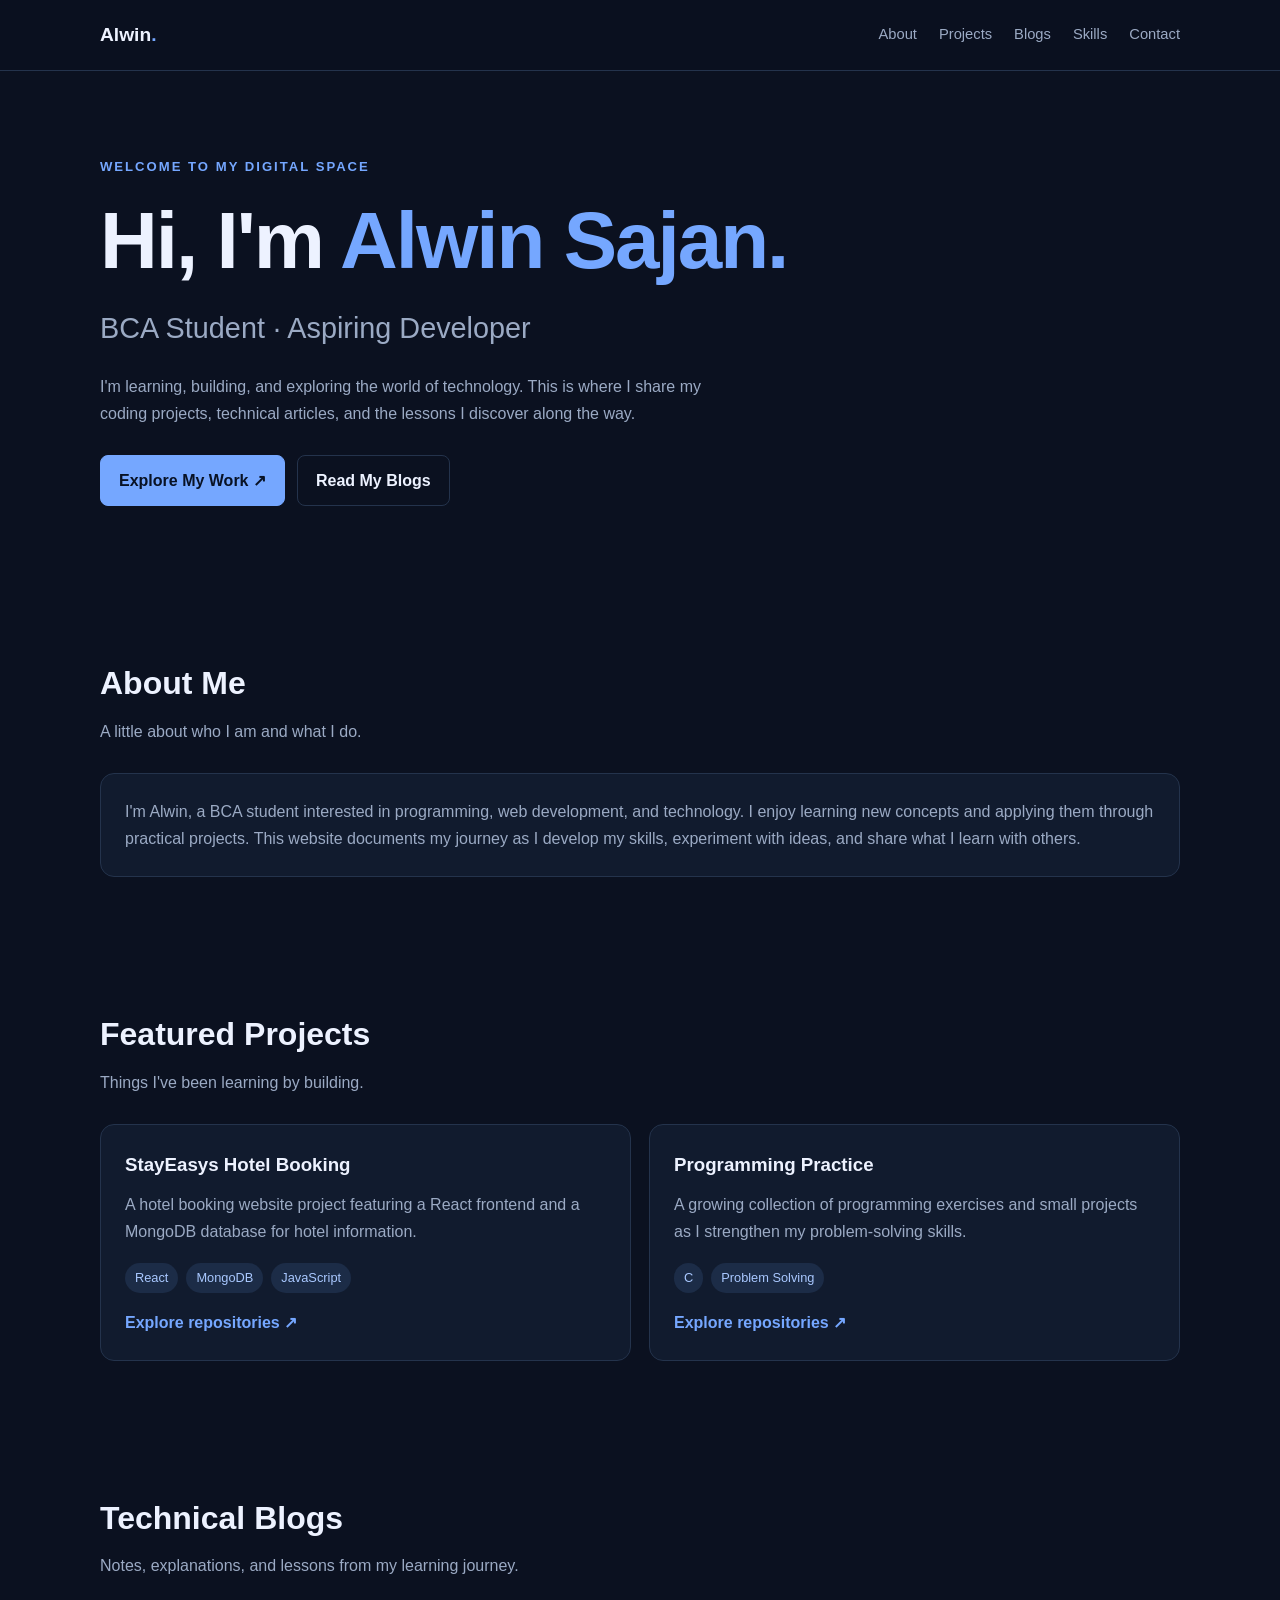
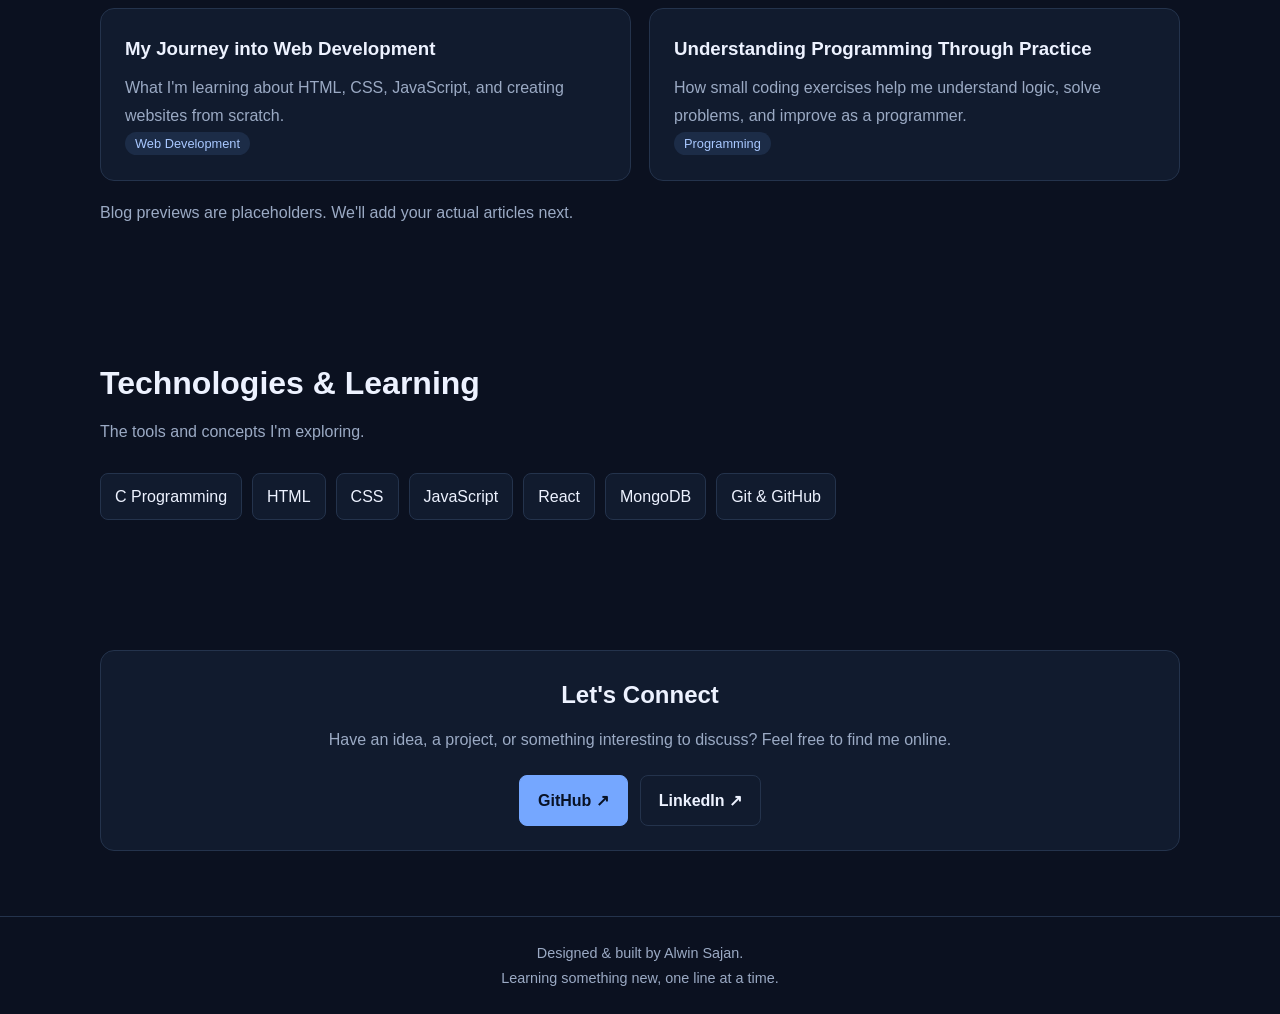
==== index.html @ 87d8eb97 "Add initial HTML structure for developer portfolio This file contains the complete HTML structure fo" ====
<!DOCTYPE html>
<html lang="en">
<head>
  <meta charset="UTF-8">
  <meta name="viewport" content="width=device-width, initial-scale=1.0">
  <meta name="description" content="Alwin Sajan's developer portfolio, technical blogs and coding projects.">
  <title>Alwin Sajan | Developer Portfolio</title>
  <style>
    :root {
      --bg: #0b1120;
      --panel: #111b2e;
      --text: #edf2ff;
      --muted: #9baac4;
      --blue: #75a7ff;
      --border: #24334c;
    }

    * { box-sizing: border-box; margin: 0; padding: 0; }

    html { scroll-behavior: smooth; }

    body {
      font-family: Arial, sans-serif;
      background: var(--bg);
      color: var(--text);
      line-height: 1.7;
    }

    a { color: inherit; text-decoration: none; }

    .container {
      width: min(1080px, 90%);
      margin: auto;
    }

    header {
      position: sticky;
      top: 0;
      z-index: 10;
      background: #0b1120ee;
      border-bottom: 1px solid var(--border);
      backdrop-filter: blur(12px);
    }

    nav {
      min-height: 70px;
      display: flex;
      justify-content: space-between;
      align-items: center;
      gap: 20px;
    }

    .logo { font-size: 1.2rem; font-weight: bold; }
    .logo span, .accent { color: var(--blue); }

    .nav-links {
      display: flex;
      gap: 22px;
      flex-wrap: wrap;
      font-size: .92rem;
      color: var(--muted);
    }

    .nav-links a:hover, .text-link:hover { color: var(--blue); }

    .hero {
      min-height: 490px;
      display: flex;
      flex-direction: column;
      justify-content: center;
      align-items: flex-start;
      padding: 85px 0;
    }

    .eyebrow {
      color: var(--blue);
      font-weight: bold;
      letter-spacing: 2px;
      font-size: .82rem;
      text-transform: uppercase;
    }

    h1 {
      font-size: clamp(2.7rem, 7vw, 5rem);
      line-height: 1.12;
      margin: 18px 0;
      letter-spacing: -2px;
    }

    .hero h2 {
      color: var(--muted);
      font-size: clamp(1.2rem, 3vw, 1.8rem);
      font-weight: 500;
    }

    .hero p {
      max-width: 620px;
      color: var(--muted);
      margin: 20px 0 28px;
    }

    .actions { display: flex; gap: 12px; flex-wrap: wrap; }

    .button {
      display: inline-block;
      padding: 11px 18px;
      border: 1px solid var(--border);
      border-radius: 8px;
      font-weight: bold;
      transition: .2s;
    }

    .button.primary {
      background: var(--blue);
      border-color: var(--blue);
      color: #081225;
    }

    .button:hover { transform: translateY(-2px); }

    section { padding: 65px 0; scroll-margin-top: 70px; }

    .section-heading { margin-bottom: 28px; }

    .section-heading h2 {
      font-size: 2rem;
      margin-bottom: 7px;
    }

    .section-heading p, .muted { color: var(--muted); }

    .grid {
      display: grid;
      grid-template-columns: repeat(2, minmax(0, 1fr));
      gap: 18px;
    }

    .card {
      background: var(--panel);
      border: 1px solid var(--border);
      padding: 24px;
      border-radius: 14px;
      transition: border-color .2s, transform .2s;
    }

    .card:hover {
      border-color: var(--blue);
      transform: translateY(-3px);
    }

    .card h3 { margin-bottom: 10px; }
    .card p { color: var(--muted); }

    .tags {
      display: flex;
      gap: 8px;
      flex-wrap: wrap;
      margin-top: 18px;
    }

    .tag {
      background: #1c2c47;
      color: #a9c8ff;
      padding: 4px 10px;
      border-radius: 20px;
      font-size: .8rem;
    }

    .text-link {
      display: inline-block;
      color: var(--blue);
      margin-top: 16px;
      font-weight: bold;
    }

    .skills {
      display: flex;
      gap: 10px;
      flex-wrap: wrap;
    }

    .skills span {
      padding: 9px 14px;
      background: var(--panel);
      border: 1px solid var(--border);
      border-radius: 8px;
    }

    .contact-card { text-align: center; }
    .contact-card p { margin: 10px auto 22px; }

    footer {
      border-top: 1px solid var(--border);
      text-align: center;
      padding: 24px 0;
      color: var(--muted);
      font-size: .9rem;
    }

    @media (max-width: 600px) {
      nav { padding: 15px 0; align-items: flex-start; flex-direction: column; }
      .nav-links { gap: 12px 18px; }
      .grid { grid-template-columns: 1fr; }
      .hero { min-height: 400px; padding: 65px 0; }
      h1 { letter-spacing: -1px; }
    }
  </style>
</head>
<body>
  <header>
    <nav class="container">
      <a class="logo" href="#home">Alwin<span>.</span></a>
      <div class="nav-links">
        <a href="#about">About</a>
        <a href="#projects">Projects</a>
        <a href="#blogs">Blogs</a>
        <a href="#skills">Skills</a>
        <a href="#contact">Contact</a>
      </div>
    </nav>
  </header>

  <main>
    <div class="container">
      <section class="hero" id="home">
        <span class="eyebrow">Welcome to my digital space</span>
        <h1>Hi, I'm <span class="accent">Alwin Sajan.</span></h1>
        <h2>BCA Student · Aspiring Developer</h2>
        <p>
          I'm learning, building, and exploring the world of technology.
          This is where I share my coding projects, technical articles,
          and the lessons I discover along the way.
        </p>
        <div class="actions">
          <a class="button primary" href="#projects">Explore My Work ↗</a>
          <a class="button" href="#blogs">Read My Blogs</a>
        </div>
      </section>

      <section id="about">
        <div class="section-heading">
          <h2>About Me</h2>
          <p>A little about who I am and what I do.</p>
        </div>
        <div class="card">
          <p>
            I'm Alwin, a BCA student interested in programming,
            web development, and technology. I enjoy learning new concepts
            and applying them through practical projects. This website
            documents my journey as I develop my skills, experiment with
            ideas, and share what I learn with others.
          </p>
        </div>
      </section>

      <section id="projects">
        <div class="section-heading">
          <h2>Featured Projects</h2>
          <p>Things I've been learning by building.</p>
        </div>
        <div class="grid">
          <article class="card">
            <h3>StayEasys Hotel Booking</h3>
            <p>
              A hotel booking website project featuring a React frontend
              and a MongoDB database for hotel information.
            </p>
            <div class="tags">
              <span class="tag">React</span>
              <span class="tag">MongoDB</span>
              <span class="tag">JavaScript</span>
            </div>
            <a class="text-link"
               href="https://github.com/alwinsajan?tab=repositories">
              Explore repositories ↗
            </a>
          </article>

          <article class="card">
            <h3>Programming Practice</h3>
            <p>
              A growing collection of programming exercises and small
              projects as I strengthen my problem-solving skills.
            </p>
            <div class="tags">
              <span class="tag">C</span>
              <span class="tag">Problem Solving</span>
            </div>
            <a class="text-link"
               href="https://github.com/alwinsajan?tab=repositories">
              Explore repositories ↗
            </a>
          </article>
        </div>
      </section>

      <section id="blogs">
        <div class="section-heading">
          <h2>Technical Blogs</h2>
          <p>Notes, explanations, and lessons from my learning journey.</p>
        </div>
        <div class="grid">
          <article class="card">
            <h3>My Journey into Web Development</h3>
            <p>
              What I'm learning about HTML, CSS, JavaScript,
              and creating websites from scratch.
            </p>
            <span class="tag">Web Development</span>
          </article>
          <article class="card">
            <h3>Understanding Programming Through Practice</h3>
            <p>
              How small coding exercises help me understand logic,
              solve problems, and improve as a programmer.
            </p>
            <span class="tag">Programming</span>
          </article>
        </div>
        <p class="muted" style="margin-top:18px">
          Blog previews are placeholders. We'll add your actual articles next.
        </p>
      </section>

      <section id="skills">
        <div class="section-heading">
          <h2>Technologies & Learning</h2>
          <p>The tools and concepts I'm exploring.</p>
        </div>
        <div class="skills">
          <span>C Programming</span>
          <span>HTML</span>
          <span>CSS</span>
          <span>JavaScript</span>
          <span>React</span>
          <span>MongoDB</span>
          <span>Git & GitHub</span>
        </div>
      </section>

      <section id="contact">
        <div class="card contact-card">
          <h2>Let's Connect</h2>
          <p class="muted">
            Have an idea, a project, or something interesting to discuss?
            Feel free to find me online.
          </p>
          <div class="actions" style="justify-content:center">
            <a class="button primary"
               href="https://github.com/alwinsajan" target="_blank"
               rel="noopener noreferrer">GitHub ↗</a>
            <a class="button"
               href="https://www.linkedin.com/" target="_blank"
               rel="noopener noreferrer">LinkedIn ↗</a>
          </div>
        </div>
      </section>
    </div>
  </main>

  <footer>
    <div class="container">
      <p>Designed & built by Alwin Sajan.</p>
      <p>Learning something new, one line at a time.</p>
    </div>
  </footer>
</body>
</html>
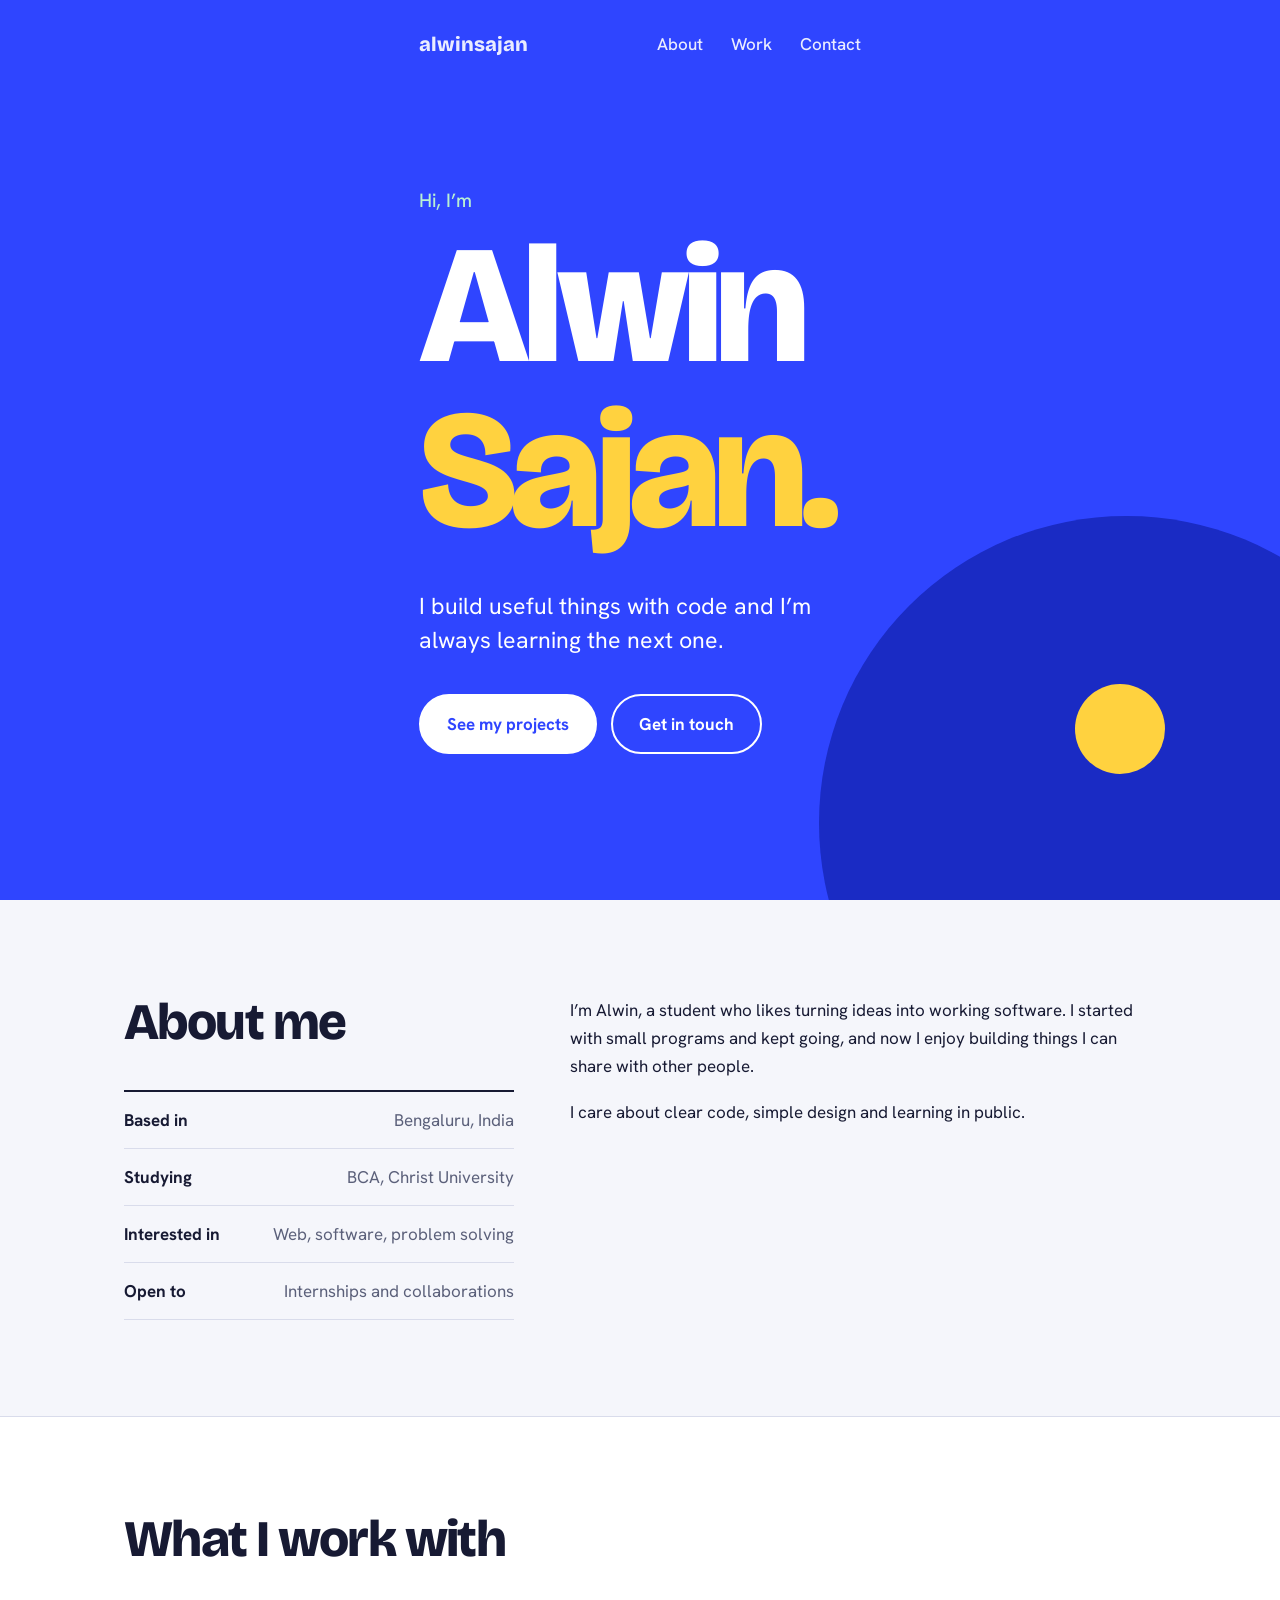
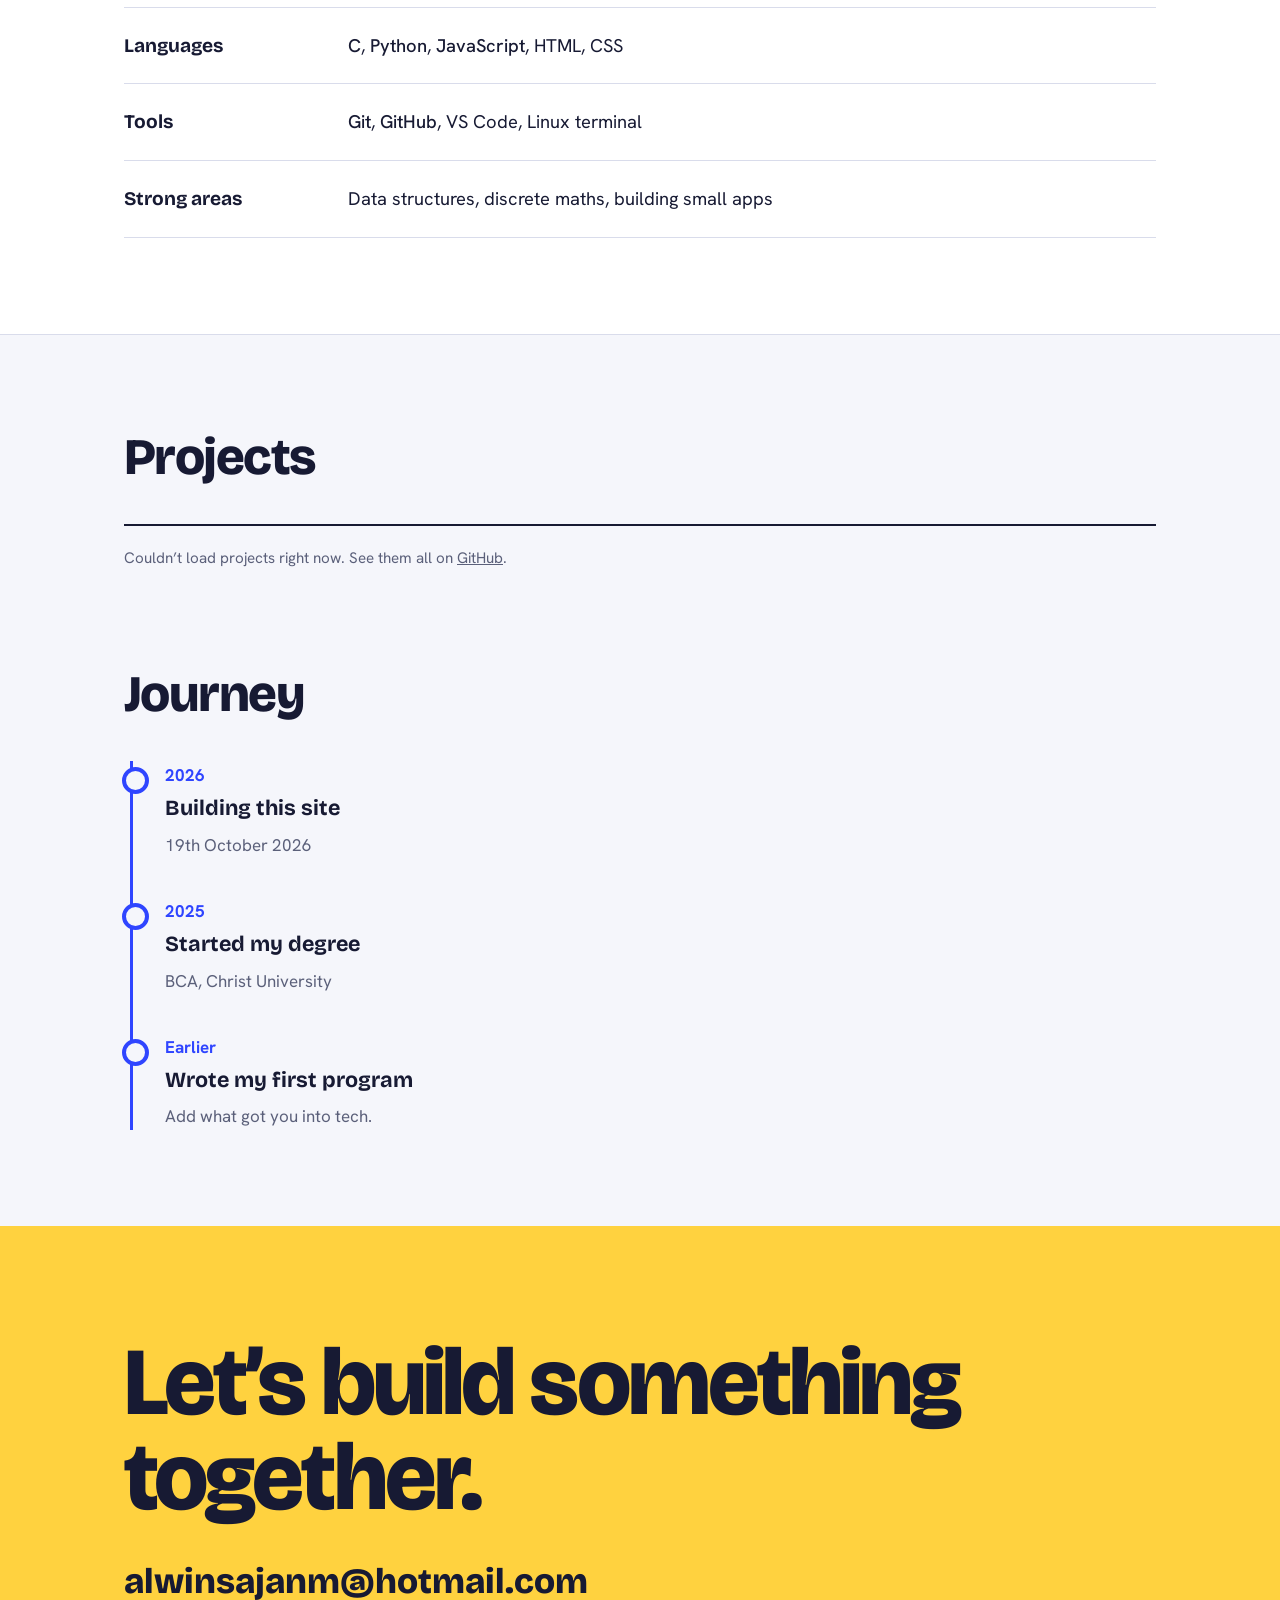
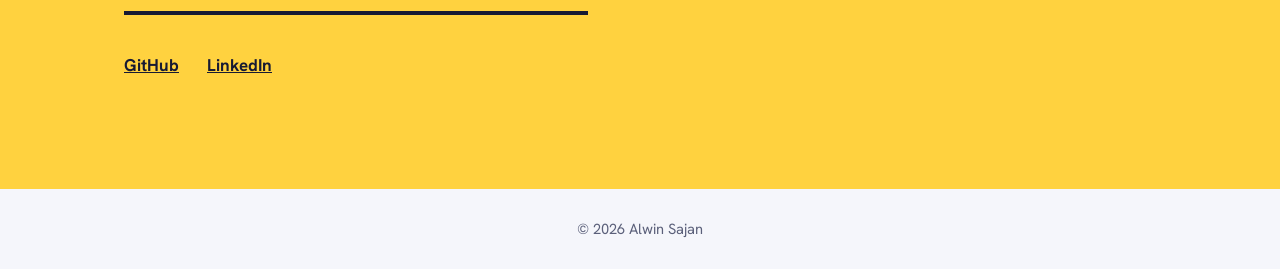
==== commit 2fb046d4: "Revamp portfolio page structure and styles Updated the HTML structure and styles for the portfolio p" ====
--- a/index.html
+++ b/index.html
@@ -1,369 +1,233 @@
-
 <!DOCTYPE html>
 <html lang="en">
 <head>
-  <meta charset="UTF-8">
-  <meta name="viewport" content="width=device-width, initial-scale=1.0">
-  <meta name="description" content="Alwin Sajan's developer portfolio, technical blogs and coding projects.">
-  <title>Alwin Sajan | Developer Portfolio</title>
-  <style>
-    :root {
-      --bg: #0b1120;
-      --panel: #111b2e;
-      --text: #edf2ff;
-      --muted: #9baac4;
-      --blue: #75a7ff;
-      --border: #24334c;
-    }
-
-    * { box-sizing: border-box; margin: 0; padding: 0; }
-
-    html { scroll-behavior: smooth; }
-
-    body {
-      font-family: Arial, sans-serif;
-      background: var(--bg);
-      color: var(--text);
-      line-height: 1.7;
-    }
-
-    a { color: inherit; text-decoration: none; }
-
-    .container {
-      width: min(1080px, 90%);
-      margin: auto;
-    }
-
-    header {
-      position: sticky;
-      top: 0;
-      z-index: 10;
-      background: #0b1120ee;
-      border-bottom: 1px solid var(--border);
-      backdrop-filter: blur(12px);
-    }
-
-    nav {
-      min-height: 70px;
-      display: flex;
-      justify-content: space-between;
-      align-items: center;
-      gap: 20px;
-    }
-
-    .logo { font-size: 1.2rem; font-weight: bold; }
-    .logo span, .accent { color: var(--blue); }
-
-    .nav-links {
-      display: flex;
-      gap: 22px;
-      flex-wrap: wrap;
-      font-size: .92rem;
-      color: var(--muted);
-    }
-
-    .nav-links a:hover, .text-link:hover { color: var(--blue); }
-
-    .hero {
-      min-height: 490px;
-      display: flex;
-      flex-direction: column;
-      justify-content: center;
-      align-items: flex-start;
-      padding: 85px 0;
-    }
-
-    .eyebrow {
-      color: var(--blue);
-      font-weight: bold;
-      letter-spacing: 2px;
-      font-size: .82rem;
-      text-transform: uppercase;
-    }
-
-    h1 {
-      font-size: clamp(2.7rem, 7vw, 5rem);
-      line-height: 1.12;
-      margin: 18px 0;
-      letter-spacing: -2px;
-    }
-
-    .hero h2 {
-      color: var(--muted);
-      font-size: clamp(1.2rem, 3vw, 1.8rem);
-      font-weight: 500;
-    }
-
-    .hero p {
-      max-width: 620px;
-      color: var(--muted);
-      margin: 20px 0 28px;
-    }
-
-    .actions { display: flex; gap: 12px; flex-wrap: wrap; }
-
-    .button {
-      display: inline-block;
-      padding: 11px 18px;
-      border: 1px solid var(--border);
-      border-radius: 8px;
-      font-weight: bold;
-      transition: .2s;
-    }
-
-    .button.primary {
-      background: var(--blue);
-      border-color: var(--blue);
-      color: #081225;
-    }
-
-    .button:hover { transform: translateY(-2px); }
-
-    section { padding: 65px 0; scroll-margin-top: 70px; }
-
-    .section-heading { margin-bottom: 28px; }
-
-    .section-heading h2 {
-      font-size: 2rem;
-      margin-bottom: 7px;
-    }
-
-    .section-heading p, .muted { color: var(--muted); }
-
-    .grid {
-      display: grid;
-      grid-template-columns: repeat(2, minmax(0, 1fr));
-      gap: 18px;
-    }
-
-    .card {
-      background: var(--panel);
-      border: 1px solid var(--border);
-      padding: 24px;
-      border-radius: 14px;
-      transition: border-color .2s, transform .2s;
-    }
-
-    .card:hover {
-      border-color: var(--blue);
-      transform: translateY(-3px);
-    }
-
-    .card h3 { margin-bottom: 10px; }
-    .card p { color: var(--muted); }
-
-    .tags {
-      display: flex;
-      gap: 8px;
-      flex-wrap: wrap;
-      margin-top: 18px;
-    }
-
-    .tag {
-      background: #1c2c47;
-      color: #a9c8ff;
-      padding: 4px 10px;
-      border-radius: 20px;
-      font-size: .8rem;
-    }
-
-    .text-link {
-      display: inline-block;
-      color: var(--blue);
-      margin-top: 16px;
-      font-weight: bold;
-    }
-
-    .skills {
-      display: flex;
-      gap: 10px;
-      flex-wrap: wrap;
-    }
-
-    .skills span {
-      padding: 9px 14px;
-      background: var(--panel);
-      border: 1px solid var(--border);
-      border-radius: 8px;
-    }
-
-    .contact-card { text-align: center; }
-    .contact-card p { margin: 10px auto 22px; }
-
-    footer {
-      border-top: 1px solid var(--border);
-      text-align: center;
-      padding: 24px 0;
-      color: var(--muted);
-      font-size: .9rem;
-    }
-
-    @media (max-width: 600px) {
-      nav { padding: 15px 0; align-items: flex-start; flex-direction: column; }
-      .nav-links { gap: 12px 18px; }
-      .grid { grid-template-columns: 1fr; }
-      .hero { min-height: 400px; padding: 65px 0; }
-      h1 { letter-spacing: -1px; }
-    }
-  </style>
+<meta charset="utf-8">
+<meta name="viewport" content="width=device-width, initial-scale=1">
+<title>Alwin Sajan</title>
+<meta name="description" content="Portfolio of Alwin Sajan: projects, skills and ways to get in touch.">
+<link rel="icon" href="data:image/svg+xml,<svg xmlns='http://www.w3.org/2000/svg' viewBox='0 0 100 100'><rect width='100' height='100' rx='22' fill='%232F45FF'/><text x='50' y='70' font-size='60' font-family='sans-serif' font-weight='800' text-anchor='middle' fill='%23FFD23F'>A</text></svg>">
+<link rel="preconnect" href="https://fonts.googleapis.com">
+<link rel="preconnect" href="https://fonts.gstatic.com" crossorigin>
+<link href="https://fonts.googleapis.com/css2?family=Bricolage+Grotesque:opsz,wght@12..96,500;12..96,800&family=Hanken+Grotesk:wght@400;500;700&display=swap" rel="stylesheet">
+<style>
+:root{
+  --cobalt:#2F45FF; --deep:#1A2BC4; --chalk:#F5F6FB; --ink:#171A33; --muted:#5B607A;
+  --sun:#FFD23F; --mint:#B9F0D3; --line:#D9DCEB;
+  --display:"Bricolage Grotesque","Trebuchet MS",sans-serif;
+  --body:"Hanken Grotesk",system-ui,-apple-system,"Segoe UI",sans-serif;
+}
+*{box-sizing:border-box;margin:0;padding:0}
+html{scroll-behavior:smooth}
+body{font-family:var(--body);background:var(--chalk);color:var(--ink);line-height:1.65;font-size:1.0625rem}
+a{color:inherit}
+:focus-visible{outline:3px solid var(--sun);outline-offset:3px;border-radius:4px}
+.wrap{max-width:1080px;margin:0 auto;padding:0 24px}
+
+/* Hero */
+.hero{background:var(--cobalt);color:#fff;min-height:100vh;min-height:100svh;display:flex;flex-direction:column;position:relative;overflow:hidden}
+.hero::after{content:"";position:absolute;right:-12vw;bottom:-18vw;width:48vw;height:48vw;max-width:640px;max-height:640px;border-radius:50%;background:var(--deep)}
+.hero::before{content:"";position:absolute;right:9vw;bottom:14vh;width:90px;height:90px;border-radius:50%;background:var(--sun);z-index:1}
+nav{display:flex;justify-content:space-between;align-items:center;padding:28px 0;position:relative;z-index:2}
+nav .logo{font-family:var(--display);font-weight:800;font-size:1.25rem;text-decoration:none}
+nav ul{display:flex;gap:28px;list-style:none}
+nav a{text-decoration:none;font-weight:500;opacity:.9}
+nav ul a:hover{opacity:1;text-decoration:underline;text-underline-offset:6px;text-decoration-thickness:2px}
+.hero-body{flex:1;display:flex;flex-direction:column;justify-content:center;padding:40px 0 90px;position:relative;z-index:2}
+.hello{font-size:1.2rem;font-weight:500;margin-bottom:12px;color:var(--mint)}
+h1{font-family:var(--display);font-weight:800;font-size:clamp(3.6rem,13.5vw,10.5rem);line-height:.92;letter-spacing:-.04em}
+h1 span{display:block;overflow:hidden;padding-bottom:.06em}
+h1 span i{display:block;font-style:normal;animation:rise .9s cubic-bezier(.2,.8,.2,1) both}
+h1 span:nth-child(2) i{animation-delay:.14s;color:var(--sun)}
+@keyframes rise{from{transform:translateY(105%)}to{transform:none}}
+.tagline{max-width:34ch;margin-top:32px;font-size:clamp(1.15rem,2.2vw,1.45rem);line-height:1.45}
+.cta{display:flex;flex-wrap:wrap;gap:14px;margin-top:36px}
+.btn{display:inline-block;padding:14px 26px;border-radius:999px;font-weight:700;text-decoration:none;border:2px solid #fff;transition:background .2s,color .2s,transform .2s}
+.btn.solid{background:#fff;color:var(--cobalt)}
+.btn.solid:hover{background:var(--sun);border-color:var(--sun);color:var(--ink)}
+.btn.ghost:hover{background:#fff;color:var(--cobalt)}
+
+/* Sections */
+section{padding:96px 0}
+h2{font-family:var(--display);font-weight:800;font-size:clamp(2rem,5vw,3.2rem);letter-spacing:-.03em;line-height:1.05;margin-bottom:40px}
+.about{display:grid;grid-template-columns:1fr 1.5fr;gap:56px}
+.about p{margin-bottom:18px;max-width:62ch}
+.about p:last-child{margin-bottom:0}
+.facts{list-style:none;border-top:2px solid var(--ink)}
+.facts li{display:flex;justify-content:space-between;gap:20px;padding:14px 0;border-bottom:1px solid var(--line)}
+.facts b{font-weight:700}
+.facts span{color:var(--muted);text-align:right}
+
+.skills{background:#fff;border-block:1px solid var(--line)}
+.skill-row{display:grid;grid-template-columns:200px 1fr;gap:24px;padding:22px 0;border-top:1px solid var(--line);align-items:baseline}
+.skill-row:last-child{border-bottom:1px solid var(--line)}
+.skill-row h3{font-family:var(--display);font-size:1.2rem}
+.skill-row p{font-size:1.15rem}
+.skill-row em{font-style:normal;font-weight:500}
+
+.proj{list-style:none;border-top:2px solid var(--ink)}
+.proj a{display:grid;grid-template-columns:1fr auto;gap:8px 32px;padding:26px 14px;border-bottom:1px solid var(--line);text-decoration:none;transition:background .2s,padding .25s}
+.proj a:hover,.proj a:focus-visible{background:var(--sun);padding-left:28px}
+.proj h3{font-family:var(--display);font-size:1.6rem;letter-spacing:-.02em}
+.proj p{color:var(--muted);max-width:60ch}
+.proj a:hover p{color:var(--ink)}
+.proj .meta{grid-row:1/3;grid-column:2;align-self:center;text-align:right;font-weight:500;font-size:.95rem}
+.note{margin-top:20px;color:var(--muted);font-size:.95rem}
+
+.timeline{border-left:3px solid var(--cobalt);margin-left:6px}
+.event{position:relative;padding:0 0 38px 32px}
+.event:last-child{padding-bottom:0}
+.event::before{content:"";position:absolute;left:-11px;top:6px;width:19px;height:19px;border-radius:50%;background:var(--chalk);border:4px solid var(--cobalt)}
+.event time{font-weight:700;color:var(--cobalt)}
+.event h3{font-family:var(--display);font-size:1.35rem;margin:2px 0 4px}
+.event p{color:var(--muted);max-width:60ch}
+
+.contact{background:var(--sun);padding:110px 0}
+.contact h2{font-size:clamp(2.4rem,8vw,6rem);line-height:.98;margin-bottom:28px}
+.contact .mail{display:inline-block;font-family:var(--display);font-weight:800;font-size:clamp(1.3rem,3.6vw,2.2rem);border-bottom:4px solid var(--ink);text-decoration:none;word-break:break-all}
+.contact .mail:hover{background:var(--ink);color:var(--sun)}
+.links{display:flex;flex-wrap:wrap;gap:12px 28px;margin-top:36px;font-weight:700}
+footer{padding:28px 0;color:var(--muted);font-size:.92rem;text-align:center}
+
+@media(max-width:760px){
+  nav ul{gap:16px;font-size:.95rem}
+  .about{grid-template-columns:1fr;gap:36px}
+  .skill-row{grid-template-columns:1fr;gap:4px}
+  .proj a{grid-template-columns:1fr}
+  .proj .meta{grid-row:auto;grid-column:auto;text-align:left}
+  section{padding:68px 0}
+  .hero::before{width:60px;height:60px}
+}
+@media(prefers-reduced-motion:reduce){
+  html{scroll-behavior:auto}
+  h1 span i{animation:none}
+  *{transition:none!important}
+}
+</style>
 </head>
 <body>
-  <header>
-    <nav class="container">
-      <a class="logo" href="#home">Alwin<span>.</span></a>
-      <div class="nav-links">
-        <a href="#about">About</a>
-        <a href="#projects">Projects</a>
-        <a href="#blogs">Blogs</a>
-        <a href="#skills">Skills</a>
-        <a href="#contact">Contact</a>
+
+<header class="hero">
+  <div class="wrap" style="display:flex;flex-direction:column;flex:1">
+    <nav aria-label="Main">
+      <a class="logo" href="#top">alwinsajan</a>
+      <ul>
+        <li><a href="#about">About</a></li>
+        <li><a href="#work">Work</a></li>
+        <li><a href="#contact">Contact</a></li>
+      </ul>
+    </nav>
+    <div class="hero-body" id="top">
+      <p class="hello">Hi, I’m</p>
+      <h1 aria-label="Alwin Sajan"><span><i>Alwin</i></span><span><i>Sajan.</i></span></h1>
+      <!-- EDIT: one sentence about what you do -->
+      <p class="tagline">I build useful things with code and I’m always learning the next one.</p>
+      <div class="cta">
+        <a class="btn solid" href="#work">See my projects</a>
+        <a class="btn ghost" href="#contact">Get in touch</a>
       </div>
-    </nav>
-  </header>
-
-  <main>
-    <div class="container">
-      <section class="hero" id="home">
-        <span class="eyebrow">Welcome to my digital space</span>
-        <h1>Hi, I'm <span class="accent">Alwin Sajan.</span></h1>
-        <h2>BCA Student · Aspiring Developer</h2>
-        <p>
-          I'm learning, building, and exploring the world of technology.
-          This is where I share my coding projects, technical articles,
-          and the lessons I discover along the way.
-        </p>
-        <div class="actions">
-          <a class="button primary" href="#projects">Explore My Work ↗</a>
-          <a class="button" href="#blogs">Read My Blogs</a>
-        </div>
-      </section>
-
-      <section id="about">
-        <div class="section-heading">
-          <h2>About Me</h2>
-          <p>A little about who I am and what I do.</p>
-        </div>
-        <div class="card">
-          <p>
-            I'm Alwin, a BCA student interested in programming,
-            web development, and technology. I enjoy learning new concepts
-            and applying them through practical projects. This website
-            documents my journey as I develop my skills, experiment with
-            ideas, and share what I learn with others.
-          </p>
-        </div>
-      </section>
-
-      <section id="projects">
-        <div class="section-heading">
-          <h2>Featured Projects</h2>
-          <p>Things I've been learning by building.</p>
-        </div>
-        <div class="grid">
-          <article class="card">
-            <h3>StayEasys Hotel Booking</h3>
-            <p>
-              A hotel booking website project featuring a React frontend
-              and a MongoDB database for hotel information.
-            </p>
-            <div class="tags">
-              <span class="tag">React</span>
-              <span class="tag">MongoDB</span>
-              <span class="tag">JavaScript</span>
-            </div>
-            <a class="text-link"
-               href="https://github.com/alwinsajan?tab=repositories">
-              Explore repositories ↗
-            </a>
-          </article>
-
-          <article class="card">
-            <h3>Programming Practice</h3>
-            <p>
-              A growing collection of programming exercises and small
-              projects as I strengthen my problem-solving skills.
-            </p>
-            <div class="tags">
-              <span class="tag">C</span>
-              <span class="tag">Problem Solving</span>
-            </div>
-            <a class="text-link"
-               href="https://github.com/alwinsajan?tab=repositories">
-              Explore repositories ↗
-            </a>
-          </article>
-        </div>
-      </section>
-
-      <section id="blogs">
-        <div class="section-heading">
-          <h2>Technical Blogs</h2>
-          <p>Notes, explanations, and lessons from my learning journey.</p>
-        </div>
-        <div class="grid">
-          <article class="card">
-            <h3>My Journey into Web Development</h3>
-            <p>
-              What I'm learning about HTML, CSS, JavaScript,
-              and creating websites from scratch.
-            </p>
-            <span class="tag">Web Development</span>
-          </article>
-          <article class="card">
-            <h3>Understanding Programming Through Practice</h3>
-            <p>
-              How small coding exercises help me understand logic,
-              solve problems, and improve as a programmer.
-            </p>
-            <span class="tag">Programming</span>
-          </article>
-        </div>
-        <p class="muted" style="margin-top:18px">
-          Blog previews are placeholders. We'll add your actual articles next.
-        </p>
-      </section>
-
-      <section id="skills">
-        <div class="section-heading">
-          <h2>Technologies & Learning</h2>
-          <p>The tools and concepts I'm exploring.</p>
-        </div>
-        <div class="skills">
-          <span>C Programming</span>
-          <span>HTML</span>
-          <span>CSS</span>
-          <span>JavaScript</span>
-          <span>React</span>
-          <span>MongoDB</span>
-          <span>Git & GitHub</span>
-        </div>
-      </section>
-
-      <section id="contact">
-        <div class="card contact-card">
-          <h2>Let's Connect</h2>
-          <p class="muted">
-            Have an idea, a project, or something interesting to discuss?
-            Feel free to find me online.
-          </p>
-          <div class="actions" style="justify-content:center">
-            <a class="button primary"
-               href="https://github.com/alwinsajan" target="_blank"
-               rel="noopener noreferrer">GitHub ↗</a>
-            <a class="button"
-               href="https://www.linkedin.com/" target="_blank"
-               rel="noopener noreferrer">LinkedIn ↗</a>
-          </div>
-        </div>
-      </section>
-    </div>
-  </main>
-
-  <footer>
-    <div class="container">
-      <p>Designed & built by Alwin Sajan.</p>
-      <p>Learning something new, one line at a time.</p>
-    </div>
-  </footer>
+    </div>
+  </div>
+</header>
+
+<main>
+<section id="about">
+  <div class="wrap about">
+    <div>
+      <h2>About me</h2>
+      <ul class="facts">
+        <!-- EDIT: facts -->
+        <li><b>Based in</b><span>Bengaluru, India</span></li>
+        <li><b>Studying</b><span>BCA, Christ University</span></li>
+        <li><b>Interested in</b><span>Web, software, problem solving</span></li>
+        <li><b>Open to</b><span>Internships and collaborations</span></li>
+      </ul>
+    </div>
+    <div>
+      <!-- EDIT: your story, 2 short paragraphs -->
+      <p>I’m Alwin, a student who likes turning ideas into working software. I started with small programs and kept going, and now I enjoy building things I can share with other people.</p>
+      <p>I care about clear code, simple design and learning in public.</p>
+    </div>
+  </div>
+</section>
+
+<section class="skills" aria-labelledby="skills-h">
+  <div class="wrap">
+    <h2 id="skills-h">What I work with</h2>
+    <!-- EDIT: replace with your real skills -->
+    <div class="skill-row"><h3>Languages</h3><p><em>C</em>, <em>Python</em>, <em>JavaScript</em>, HTML, CSS</p></div>
+    <div class="skill-row"><h3>Tools</h3><p><em>Git</em>, <em>GitHub</em>, VS Code, Linux terminal</p></div>
+    <div class="skill-row"><h3>Strong areas</h3><p>Data structures, discrete maths, building small apps</p></div>
+  </div>
+</section>
+
+<section id="work">
+  <div class="wrap">
+    <h2>Projects</h2>
+    <ul class="proj" id="projects"></ul>
+    <p class="note" id="proj-note">Loading your latest repositories from GitHub…</p>
+  </div>
+</section>
+
+<section style="padding-top:0">
+  <div class="wrap">
+    <h2>Journey</h2>
+    <div class="timeline">
+      <!-- EDIT: your milestones, newest first -->
+      <div class="event"><time>2026</time><h3>Building this site</h3><p>19th October 2026</p></div>
+      <div class="event"><time>2025</time><h3>Started my degree</h3><p>BCA, Christ University</p></div>
+      <div class="event"><time>Earlier</time><h3>Wrote my first program</h3><p>Add what got you into tech.</p></div>
+    </div>
+  </div>
+</section>
+
+<section class="contact" id="contact">
+  <div class="wrap">
+    <h2>Let’s build something together.</h2>
+    <!-- EDIT: your email -->
+    <a class="mail" href="mailto:you@example.com">alwinsajanm@hotmail.com</a>
+    <div class="links">
+      <a href="https://github.com/alwinsajan" rel="noopener">GitHub</a>
+      <!-- EDIT or delete: add your LinkedIn -->
+      <a href="https://www.linkedin.com/in/alwin-sajan" rel="noopener">LinkedIn</a>
+    </div>
+  </div>
+</section>
+</main>
+
+<footer><div class="wrap">© <span id="yr"></span> Alwin Sajan</div></footer>
+
+<script>
+document.getElementById('yr').textContent = new Date().getFullYear();
+
+const USER = 'alwinsajan';
+const list = document.getElementById('projects');
+const note = document.getElementById('proj-note');
+
+fetch('https://api.github.com/users/' + USER + '/repos?per_page=100&sort=updated')
+  .then(r => { if (!r.ok) throw new Error(r.status); return r.json(); })
+  .then(repos => {
+    const picks = repos
+      .filter(r => !r.fork && r.name.toLowerCase() !== USER + '.github.io')
+      .sort((a, b) => (b.stargazers_count - a.stargazers_count) || (new Date(b.pushed_at) - new Date(a.pushed_at)))
+      .slice(0, 6);
+    if (!picks.length) throw new Error('empty');
+    picks.forEach(r => {
+      const li = document.createElement('li');
+      const a = document.createElement('a');
+      a.href = r.html_url; a.rel = 'noopener';
+      const left = document.createElement('div');
+      const h = document.createElement('h3'); h.textContent = r.name.replace(/[-_]/g, ' ');
+      const p = document.createElement('p'); p.textContent = r.description || 'A project on GitHub.';
+      left.append(h, p);
+      const m = document.createElement('div'); m.className = 'meta';
+      m.textContent = [r.language, r.stargazers_count ? '★ ' + r.stargazers_count : ''].filter(Boolean).join('  ');
+      a.append(left, m); li.append(a); list.append(li);
+    });
+    note.innerHTML = 'Pulled live from <a href="https://github.com/' + USER + '" rel="noopener">github.com/' + USER + '</a>. Add a description to a repo and it shows up here.';
+  })
+  .catch(() => {
+    note.innerHTML = 'Couldn’t load projects right now. See them all on <a href="https://github.com/' + USER + '" rel="noopener">GitHub</a>.';
+  });
+</script>
 </body>
 </html>
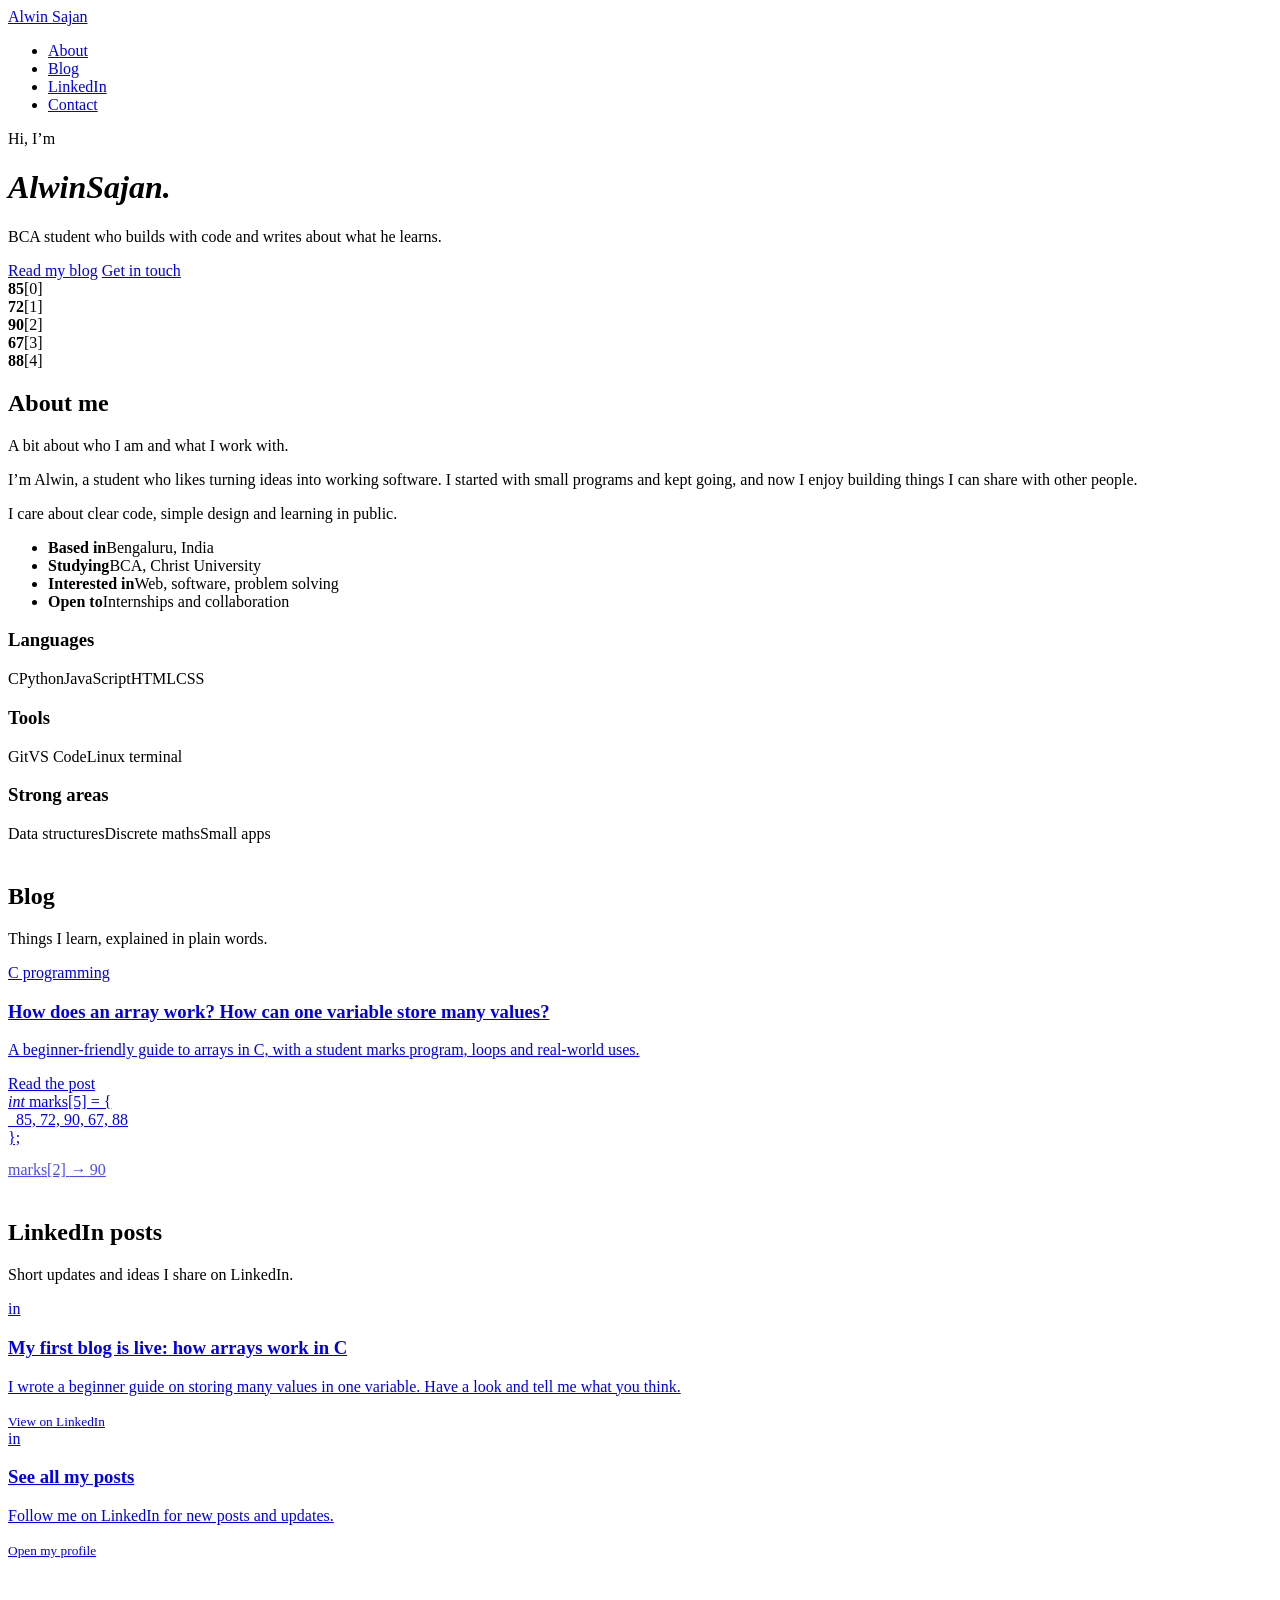
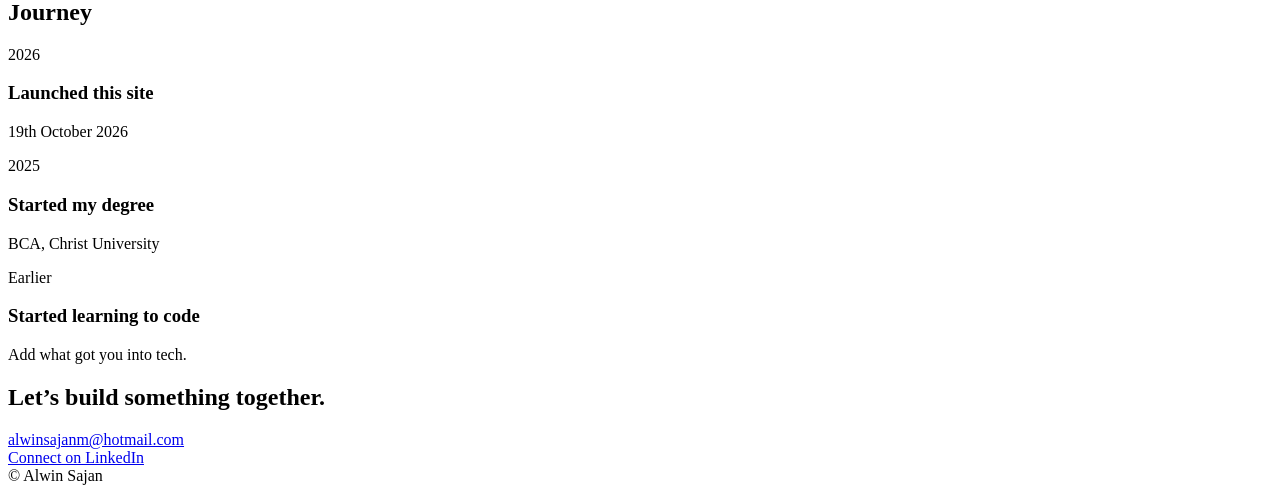
==== commit d6d848dd: "Update portfolio details and structure in index.html" ====
--- a/index.html
+++ b/index.html
@@ -4,178 +4,129 @@
 <meta charset="utf-8">
 <meta name="viewport" content="width=device-width, initial-scale=1">
 <title>Alwin Sajan</title>
-<meta name="description" content="Portfolio of Alwin Sajan: projects, skills and ways to get in touch.">
+<meta name="description" content="Alwin Sajan: BCA student, C programming blog and LinkedIn posts.">
 <link rel="icon" href="data:image/svg+xml,<svg xmlns='http://www.w3.org/2000/svg' viewBox='0 0 100 100'><rect width='100' height='100' rx='22' fill='%232F45FF'/><text x='50' y='70' font-size='60' font-family='sans-serif' font-weight='800' text-anchor='middle' fill='%23FFD23F'>A</text></svg>">
 <link rel="preconnect" href="https://fonts.googleapis.com">
 <link rel="preconnect" href="https://fonts.gstatic.com" crossorigin>
-<link href="https://fonts.googleapis.com/css2?family=Bricolage+Grotesque:opsz,wght@12..96,500;12..96,800&family=Hanken+Grotesk:wght@400;500;700&display=swap" rel="stylesheet">
-<style>
-:root{
-  --cobalt:#2F45FF; --deep:#1A2BC4; --chalk:#F5F6FB; --ink:#171A33; --muted:#5B607A;
-  --sun:#FFD23F; --mint:#B9F0D3; --line:#D9DCEB;
-  --display:"Bricolage Grotesque","Trebuchet MS",sans-serif;
-  --body:"Hanken Grotesk",system-ui,-apple-system,"Segoe UI",sans-serif;
-}
-*{box-sizing:border-box;margin:0;padding:0}
-html{scroll-behavior:smooth}
-body{font-family:var(--body);background:var(--chalk);color:var(--ink);line-height:1.65;font-size:1.0625rem}
-a{color:inherit}
-:focus-visible{outline:3px solid var(--sun);outline-offset:3px;border-radius:4px}
-.wrap{max-width:1080px;margin:0 auto;padding:0 24px}
-
-/* Hero */
-.hero{background:var(--cobalt);color:#fff;min-height:100vh;min-height:100svh;display:flex;flex-direction:column;position:relative;overflow:hidden}
-.hero::after{content:"";position:absolute;right:-12vw;bottom:-18vw;width:48vw;height:48vw;max-width:640px;max-height:640px;border-radius:50%;background:var(--deep)}
-.hero::before{content:"";position:absolute;right:9vw;bottom:14vh;width:90px;height:90px;border-radius:50%;background:var(--sun);z-index:1}
-nav{display:flex;justify-content:space-between;align-items:center;padding:28px 0;position:relative;z-index:2}
-nav .logo{font-family:var(--display);font-weight:800;font-size:1.25rem;text-decoration:none}
-nav ul{display:flex;gap:28px;list-style:none}
-nav a{text-decoration:none;font-weight:500;opacity:.9}
-nav ul a:hover{opacity:1;text-decoration:underline;text-underline-offset:6px;text-decoration-thickness:2px}
-.hero-body{flex:1;display:flex;flex-direction:column;justify-content:center;padding:40px 0 90px;position:relative;z-index:2}
-.hello{font-size:1.2rem;font-weight:500;margin-bottom:12px;color:var(--mint)}
-h1{font-family:var(--display);font-weight:800;font-size:clamp(3.6rem,13.5vw,10.5rem);line-height:.92;letter-spacing:-.04em}
-h1 span{display:block;overflow:hidden;padding-bottom:.06em}
-h1 span i{display:block;font-style:normal;animation:rise .9s cubic-bezier(.2,.8,.2,1) both}
-h1 span:nth-child(2) i{animation-delay:.14s;color:var(--sun)}
-@keyframes rise{from{transform:translateY(105%)}to{transform:none}}
-.tagline{max-width:34ch;margin-top:32px;font-size:clamp(1.15rem,2.2vw,1.45rem);line-height:1.45}
-.cta{display:flex;flex-wrap:wrap;gap:14px;margin-top:36px}
-.btn{display:inline-block;padding:14px 26px;border-radius:999px;font-weight:700;text-decoration:none;border:2px solid #fff;transition:background .2s,color .2s,transform .2s}
-.btn.solid{background:#fff;color:var(--cobalt)}
-.btn.solid:hover{background:var(--sun);border-color:var(--sun);color:var(--ink)}
-.btn.ghost:hover{background:#fff;color:var(--cobalt)}
-
-/* Sections */
-section{padding:96px 0}
-h2{font-family:var(--display);font-weight:800;font-size:clamp(2rem,5vw,3.2rem);letter-spacing:-.03em;line-height:1.05;margin-bottom:40px}
-.about{display:grid;grid-template-columns:1fr 1.5fr;gap:56px}
-.about p{margin-bottom:18px;max-width:62ch}
-.about p:last-child{margin-bottom:0}
-.facts{list-style:none;border-top:2px solid var(--ink)}
-.facts li{display:flex;justify-content:space-between;gap:20px;padding:14px 0;border-bottom:1px solid var(--line)}
-.facts b{font-weight:700}
-.facts span{color:var(--muted);text-align:right}
-
-.skills{background:#fff;border-block:1px solid var(--line)}
-.skill-row{display:grid;grid-template-columns:200px 1fr;gap:24px;padding:22px 0;border-top:1px solid var(--line);align-items:baseline}
-.skill-row:last-child{border-bottom:1px solid var(--line)}
-.skill-row h3{font-family:var(--display);font-size:1.2rem}
-.skill-row p{font-size:1.15rem}
-.skill-row em{font-style:normal;font-weight:500}
-
-.proj{list-style:none;border-top:2px solid var(--ink)}
-.proj a{display:grid;grid-template-columns:1fr auto;gap:8px 32px;padding:26px 14px;border-bottom:1px solid var(--line);text-decoration:none;transition:background .2s,padding .25s}
-.proj a:hover,.proj a:focus-visible{background:var(--sun);padding-left:28px}
-.proj h3{font-family:var(--display);font-size:1.6rem;letter-spacing:-.02em}
-.proj p{color:var(--muted);max-width:60ch}
-.proj a:hover p{color:var(--ink)}
-.proj .meta{grid-row:1/3;grid-column:2;align-self:center;text-align:right;font-weight:500;font-size:.95rem}
-.note{margin-top:20px;color:var(--muted);font-size:.95rem}
-
-.timeline{border-left:3px solid var(--cobalt);margin-left:6px}
-.event{position:relative;padding:0 0 38px 32px}
-.event:last-child{padding-bottom:0}
-.event::before{content:"";position:absolute;left:-11px;top:6px;width:19px;height:19px;border-radius:50%;background:var(--chalk);border:4px solid var(--cobalt)}
-.event time{font-weight:700;color:var(--cobalt)}
-.event h3{font-family:var(--display);font-size:1.35rem;margin:2px 0 4px}
-.event p{color:var(--muted);max-width:60ch}
-
-.contact{background:var(--sun);padding:110px 0}
-.contact h2{font-size:clamp(2.4rem,8vw,6rem);line-height:.98;margin-bottom:28px}
-.contact .mail{display:inline-block;font-family:var(--display);font-weight:800;font-size:clamp(1.3rem,3.6vw,2.2rem);border-bottom:4px solid var(--ink);text-decoration:none;word-break:break-all}
-.contact .mail:hover{background:var(--ink);color:var(--sun)}
-.links{display:flex;flex-wrap:wrap;gap:12px 28px;margin-top:36px;font-weight:700}
-footer{padding:28px 0;color:var(--muted);font-size:.92rem;text-align:center}
-
-@media(max-width:760px){
-  nav ul{gap:16px;font-size:.95rem}
-  .about{grid-template-columns:1fr;gap:36px}
-  .skill-row{grid-template-columns:1fr;gap:4px}
-  .proj a{grid-template-columns:1fr}
-  .proj .meta{grid-row:auto;grid-column:auto;text-align:left}
-  section{padding:68px 0}
-  .hero::before{width:60px;height:60px}
-}
-@media(prefers-reduced-motion:reduce){
-  html{scroll-behavior:auto}
-  h1 span i{animation:none}
-  *{transition:none!important}
-}
-</style>
+<link href="https://fonts.googleapis.com/css2?family=Bricolage+Grotesque:opsz,wght@12..96,500;12..96,800&family=Hanken+Grotesk:wght@400;500;700&family=JetBrains+Mono:wght@500;700&display=swap" rel="stylesheet">
+<link rel="stylesheet" href="style.css">
 </head>
 <body>
 
-<header class="hero">
-  <div class="wrap" style="display:flex;flex-direction:column;flex:1">
-    <nav aria-label="Main">
-      <a class="logo" href="#top">alwinsajan</a>
-      <ul>
-        <li><a href="#about">About</a></li>
-        <li><a href="#work">Work</a></li>
-        <li><a href="#contact">Contact</a></li>
-      </ul>
-    </nav>
-    <div class="hero-body" id="top">
-      <p class="hello">Hi, I’m</p>
-      <h1 aria-label="Alwin Sajan"><span><i>Alwin</i></span><span><i>Sajan.</i></span></h1>
-      <!-- EDIT: one sentence about what you do -->
-      <p class="tagline">I build useful things with code and I’m always learning the next one.</p>
-      <div class="cta">
-        <a class="btn solid" href="#work">See my projects</a>
-        <a class="btn ghost" href="#contact">Get in touch</a>
-      </div>
+<nav aria-label="Main">
+  <a class="logo" href="#top">Alwin Sajan</a>
+  <ul>
+    <li><a href="#about">About</a></li>
+    <li><a href="#blog">Blog</a></li>
+    <li><a href="#linkedin">LinkedIn</a></li>
+    <li><a href="#contact">Contact</a></li>
+  </ul>
+</nav>
+
+<header class="hero" id="top">
+  <div class="wrap">
+    <p class="hello">Hi, I’m</p>
+    <h1 aria-label="Alwin Sajan"><span><i>Alwin</i></span><span><i>Sajan.</i></span></h1>
+    <!-- EDIT: one sentence about what you do -->
+    <p class="tagline">BCA student who builds with code and writes about what he learns.</p>
+    <div class="cta">
+      <a class="btn solid" href="blog-arrays.html">Read my blog</a>
+      <a class="btn ghost" href="#contact">Get in touch</a>
+    </div>
+    <div class="cells" aria-hidden="true">
+      <div class="cell" style="--n:0"><b>85</b><span>[0]</span></div>
+      <div class="cell" style="--n:1"><b>72</b><span>[1]</span></div>
+      <div class="cell" style="--n:2"><b>90</b><span>[2]</span></div>
+      <div class="cell" style="--n:3"><b>67</b><span>[3]</span></div>
+      <div class="cell" style="--n:4"><b>88</b><span>[4]</span></div>
     </div>
   </div>
 </header>
 
 <main>
 <section id="about">
-  <div class="wrap about">
-    <div>
-      <h2>About me</h2>
-      <ul class="facts">
-        <!-- EDIT: facts -->
-        <li><b>Based in</b><span>Bengaluru, India</span></li>
-        <li><b>Studying</b><span>BCA, Christ University</span></li>
-        <li><b>Interested in</b><span>Web, software, problem solving</span></li>
-        <li><b>Open to</b><span>Internships and collaborations</span></li>
-      </ul>
-    </div>
-    <div>
-      <!-- EDIT: your story, 2 short paragraphs -->
-      <p>I’m Alwin, a student who likes turning ideas into working software. I started with small programs and kept going, and now I enjoy building things I can share with other people.</p>
-      <p>I care about clear code, simple design and learning in public.</p>
+  <div class="wrap">
+    <h2>About me</h2>
+    <p class="lead">A bit about who I am and what I work with.</p>
+    <div class="about">
+      <div class="panel">
+        <!-- EDIT: your story -->
+        <p style="margin-top:0">I’m Alwin, a student who likes turning ideas into working software. I started with small programs and kept going, and now I enjoy building things I can share with other people.</p>
+        <p>I care about clear code, simple design and learning in public.</p>
+      </div>
+      <div class="panel">
+        <ul class="facts">
+          <li><b>Based in</b><span>Bengaluru, India</span></li>
+          <li><b>Studying</b><span>BCA, Christ University</span></li>
+          <li><b>Interested in</b><span>Web, software, problem solving</span></li>
+          <li><b>Open to</b><span>Internships and collaboration</span></li>
+        </ul>
+      </div>
+      <div class="panel skills">
+        <!-- EDIT: replace with your real skills -->
+        <div><h3>Languages</h3><div class="chips"><span>C</span><span>Python</span><span>JavaScript</span><span>HTML</span><span>CSS</span></div></div>
+        <div><h3>Tools</h3><div class="chips"><span>Git</span><span>VS Code</span><span>Linux terminal</span></div></div>
+        <div><h3>Strong areas</h3><div class="chips"><span>Data structures</span><span>Discrete maths</span><span>Small apps</span></div></div>
+      </div>
     </div>
   </div>
 </section>
 
-<section class="skills" aria-labelledby="skills-h">
+<section id="blog" style="padding-top:20px">
   <div class="wrap">
-    <h2 id="skills-h">What I work with</h2>
-    <!-- EDIT: replace with your real skills -->
-    <div class="skill-row"><h3>Languages</h3><p><em>C</em>, <em>Python</em>, <em>JavaScript</em>, HTML, CSS</p></div>
-    <div class="skill-row"><h3>Tools</h3><p><em>Git</em>, <em>GitHub</em>, VS Code, Linux terminal</p></div>
-    <div class="skill-row"><h3>Strong areas</h3><p>Data structures, discrete maths, building small apps</p></div>
+    <h2>Blog</h2>
+    <p class="lead">Things I learn, explained in plain words.</p>
+    <a class="feature" href="blog-arrays.html">
+      <div class="copy">
+        <span class="tag">C programming</span>
+        <h3>How does an array work? How can one variable store many values?</h3>
+        <p>A beginner-friendly guide to arrays in C, with a student marks program, loops and real-world uses.</p>
+        <span class="go">Read the post</span>
+      </div>
+      <div class="art" aria-hidden="true">
+        <div><em>int</em> marks[5] = {</div>
+        <div>&nbsp;&nbsp;85, 72, 90, 67, 88</div>
+        <div>};</div>
+        <div style="margin-top:14px;opacity:.7">marks[2] <em>→</em> 90</div>
+      </div>
+    </a>
   </div>
 </section>
 
-<section id="work">
+<section id="linkedin" style="padding-top:20px">
   <div class="wrap">
-    <h2>Projects</h2>
-    <ul class="proj" id="projects"></ul>
-    <p class="note" id="proj-note">Loading your latest repositories from GitHub…</p>
+    <h2>LinkedIn posts</h2>
+    <p class="lead">Short updates and ideas I share on LinkedIn.</p>
+    <div class="posts">
+      <!-- EDIT: paste the link of a real post into href. Copy this <a> block to add more posts. -->
+      <a class="post" href="https://www.linkedin.com/in/alwin-sajan" rel="noopener" target="_blank">
+        <div>
+          <span class="in">in</span>
+          <h3>My first blog is live: how arrays work in C</h3>
+          <p>I wrote a beginner guide on storing many values in one variable. Have a look and tell me what you think.</p>
+        </div>
+        <small>View on LinkedIn</small>
+      </a>
+      <a class="post blue" href="https://www.linkedin.com/in/alwin-sajan" rel="noopener" target="_blank">
+        <div>
+          <span class="in">in</span>
+          <h3>See all my posts</h3>
+          <p>Follow me on LinkedIn for new posts and updates.</p>
+        </div>
+        <small>Open my profile</small>
+      </a>
+    </div>
   </div>
 </section>
 
-<section style="padding-top:0">
+<section style="padding-top:20px">
   <div class="wrap">
     <h2>Journey</h2>
     <div class="timeline">
       <!-- EDIT: your milestones, newest first -->
-      <div class="event"><time>2026</time><h3>Building this site</h3><p>19th October 2026</p></div>
+      <div class="event"><time>2026</time><h3>Launched this site</h3><p>19th October 2026</p></div>
       <div class="event"><time>2025</time><h3>Started my degree</h3><p>BCA, Christ University</p></div>
-      <div class="event"><time>Earlier</time><h3>Wrote my first program</h3><p>Add what got you into tech.</p></div>
+      <div class="event"><time>Earlier</time><h3>Started learning to code</h3><p>Add what got you into tech.</p></div>
     </div>
   </div>
 </section>
@@ -183,51 +134,15 @@
 <section class="contact" id="contact">
   <div class="wrap">
     <h2>Let’s build something together.</h2>
-    <!-- EDIT: your email -->
-    <a class="mail" href="mailto:you@example.com">alwinsajanm@hotmail.com</a>
+    <a class="mail" href="mailto:alwinsajanm@hotmail.com">alwinsajanm@hotmail.com</a>
     <div class="links">
-      <a href="https://github.com/alwinsajan" rel="noopener">GitHub</a>
-      <!-- EDIT or delete: add your LinkedIn -->
-      <a href="https://www.linkedin.com/in/alwin-sajan" rel="noopener">LinkedIn</a>
+      <a class="btn dark" href="https://www.linkedin.com/in/alwin-sajan" rel="noopener" target="_blank">Connect on LinkedIn</a>
     </div>
   </div>
 </section>
 </main>
 
-<footer><div class="wrap">© <span id="yr"></span> Alwin Sajan</div></footer>
-
-<script>
-document.getElementById('yr').textContent = new Date().getFullYear();
-
-const USER = 'alwinsajan';
-const list = document.getElementById('projects');
-const note = document.getElementById('proj-note');
-
-fetch('https://api.github.com/users/' + USER + '/repos?per_page=100&sort=updated')
-  .then(r => { if (!r.ok) throw new Error(r.status); return r.json(); })
-  .then(repos => {
-    const picks = repos
-      .filter(r => !r.fork && r.name.toLowerCase() !== USER + '.github.io')
-      .sort((a, b) => (b.stargazers_count - a.stargazers_count) || (new Date(b.pushed_at) - new Date(a.pushed_at)))
-      .slice(0, 6);
-    if (!picks.length) throw new Error('empty');
-    picks.forEach(r => {
-      const li = document.createElement('li');
-      const a = document.createElement('a');
-      a.href = r.html_url; a.rel = 'noopener';
-      const left = document.createElement('div');
-      const h = document.createElement('h3'); h.textContent = r.name.replace(/[-_]/g, ' ');
-      const p = document.createElement('p'); p.textContent = r.description || 'A project on GitHub.';
-      left.append(h, p);
-      const m = document.createElement('div'); m.className = 'meta';
-      m.textContent = [r.language, r.stargazers_count ? '★ ' + r.stargazers_count : ''].filter(Boolean).join('  ');
-      a.append(left, m); li.append(a); list.append(li);
-    });
-    note.innerHTML = 'Pulled live from <a href="https://github.com/' + USER + '" rel="noopener">github.com/' + USER + '</a>. Add a description to a repo and it shows up here.';
-  })
-  .catch(() => {
-    note.innerHTML = 'Couldn’t load projects right now. See them all on <a href="https://github.com/' + USER + '" rel="noopener">GitHub</a>.';
-  });
-</script>
+<footer><div class="wrap">© <span class="yr"></span> Alwin Sajan</div></footer>
+<script src="script.js"></script>
 </body>
 </html>
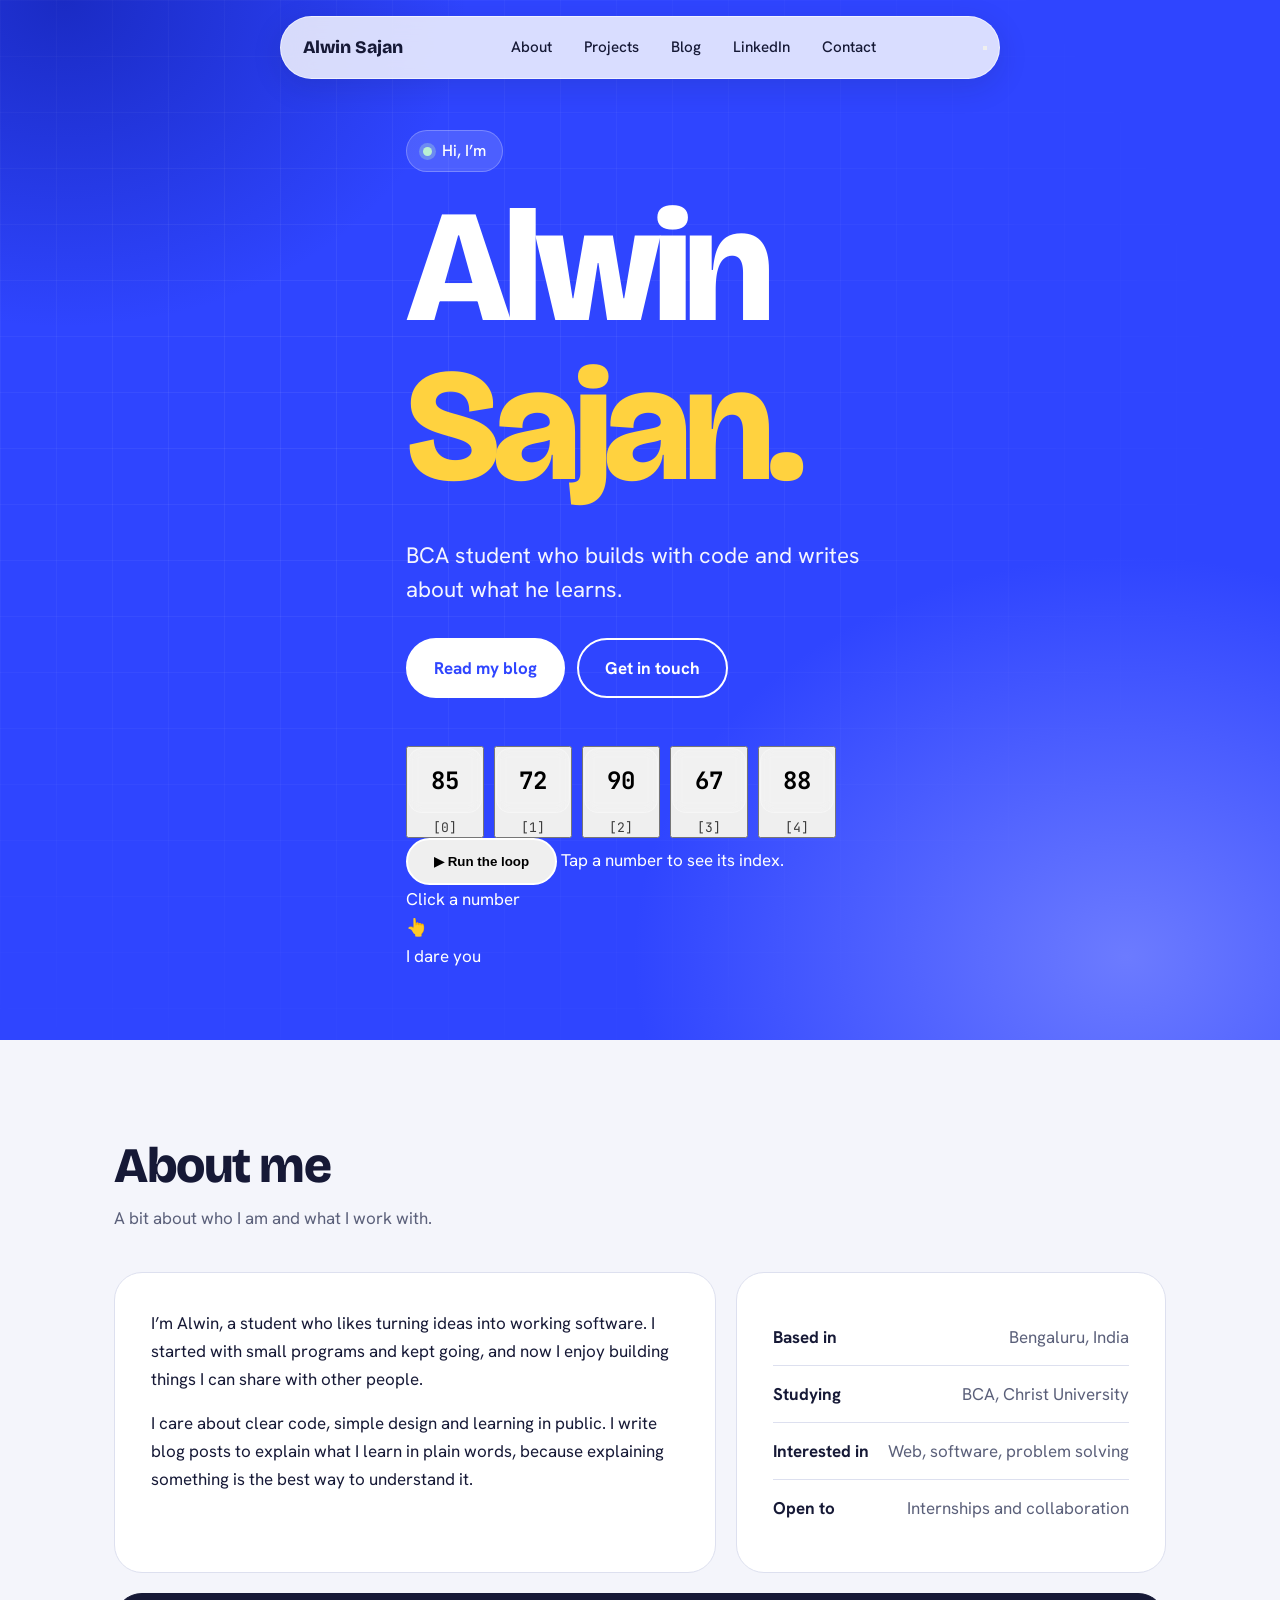
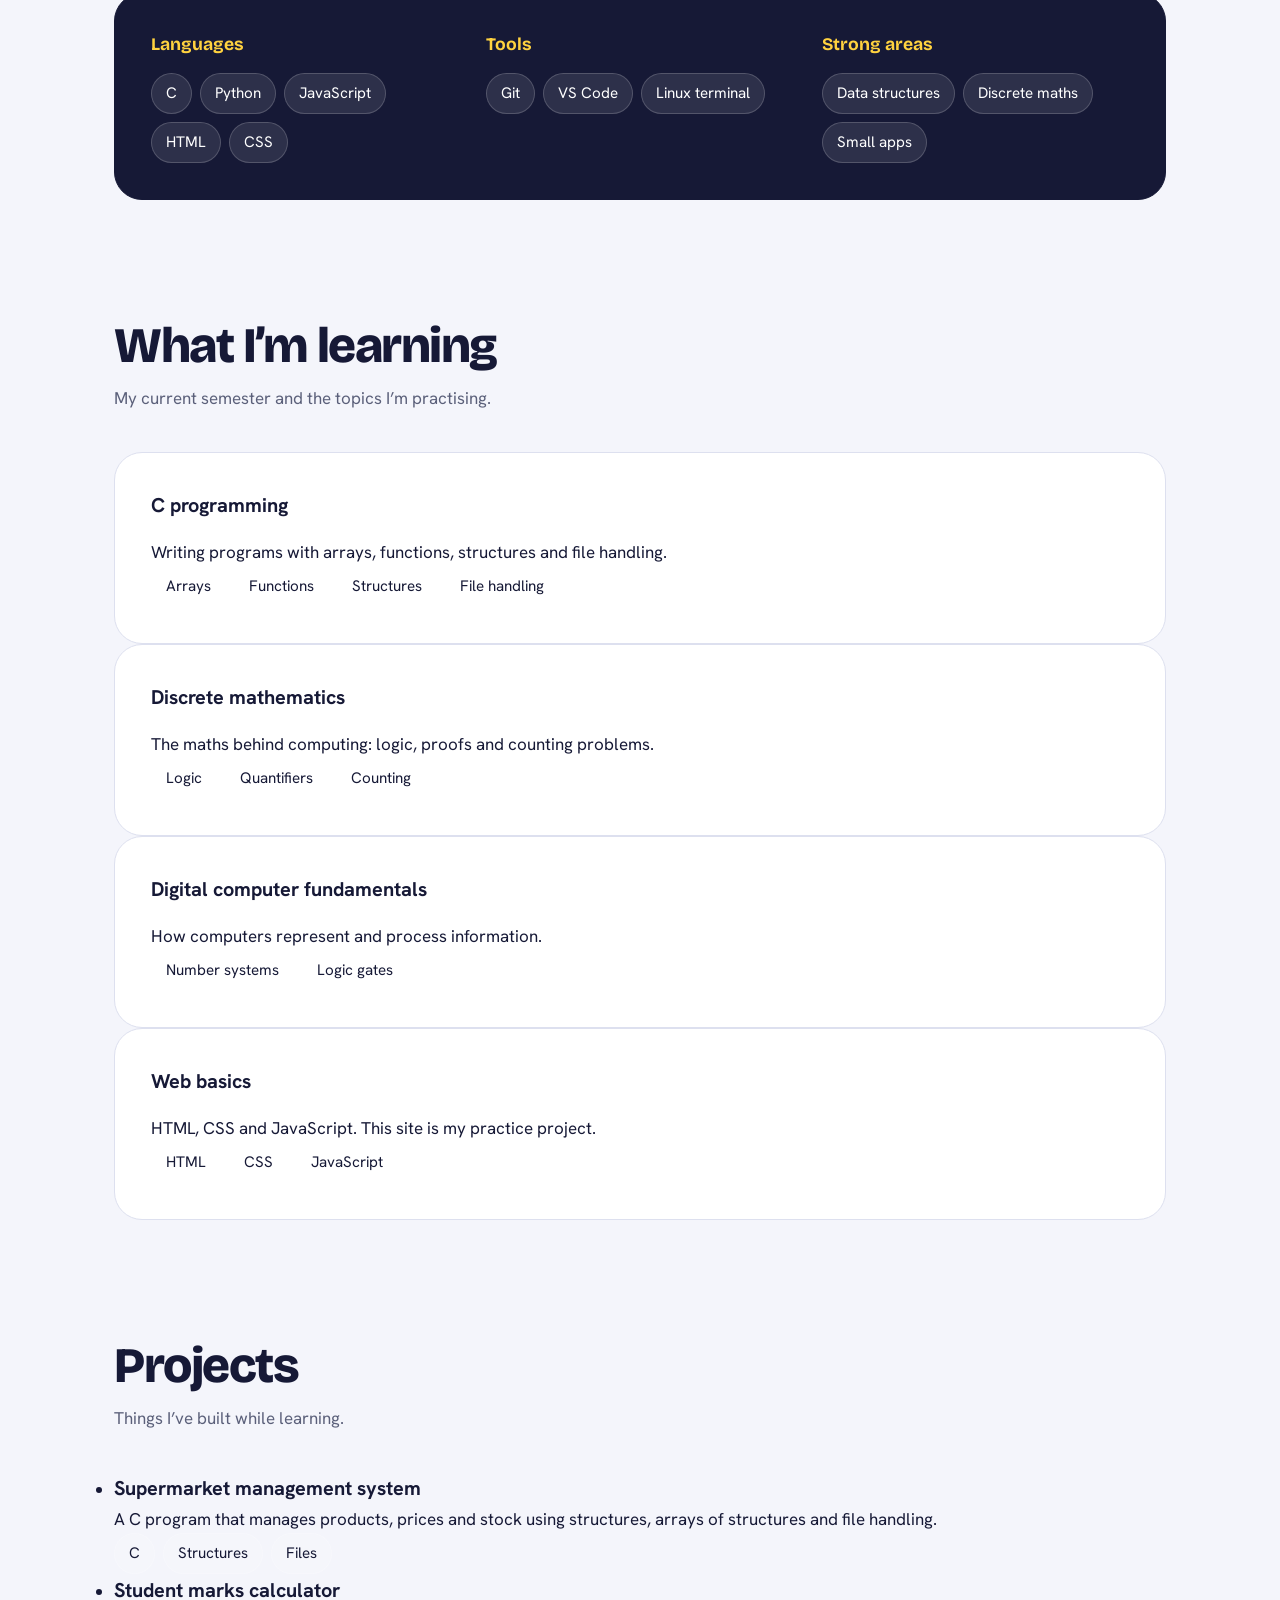
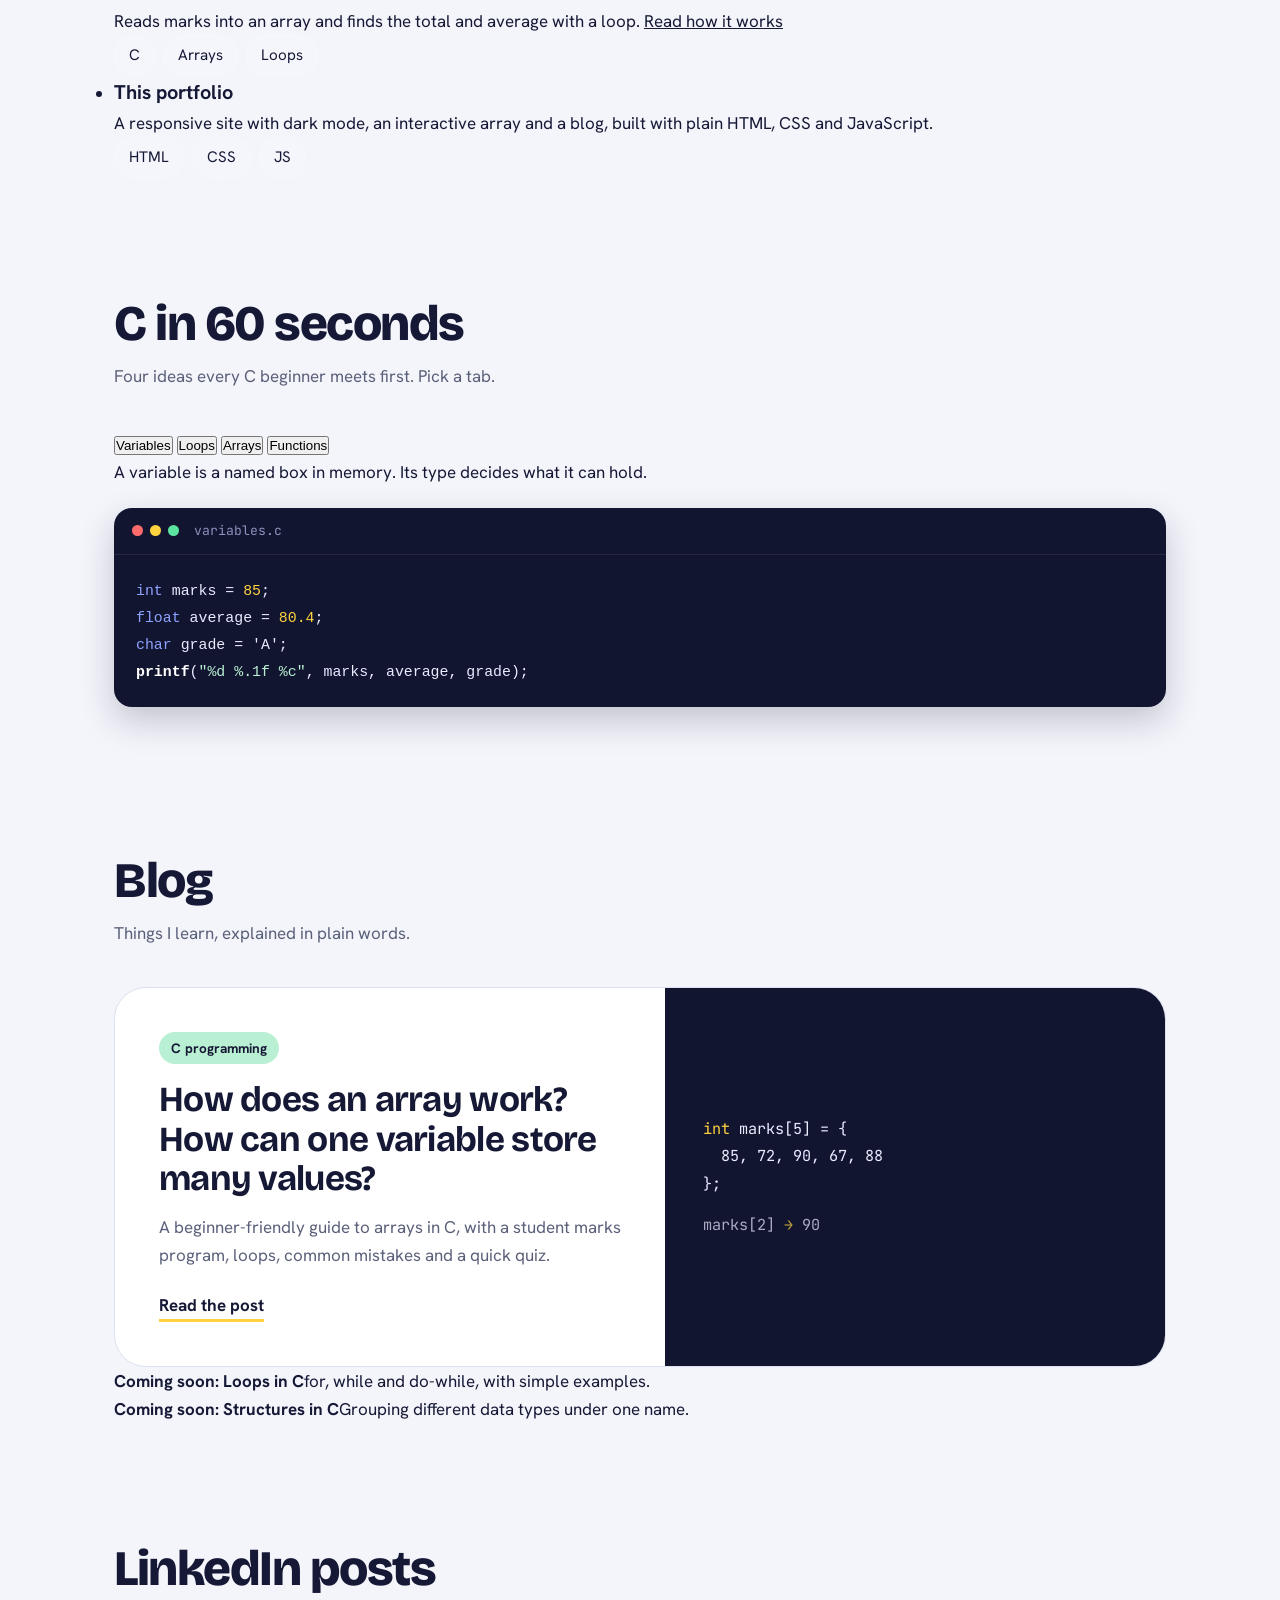
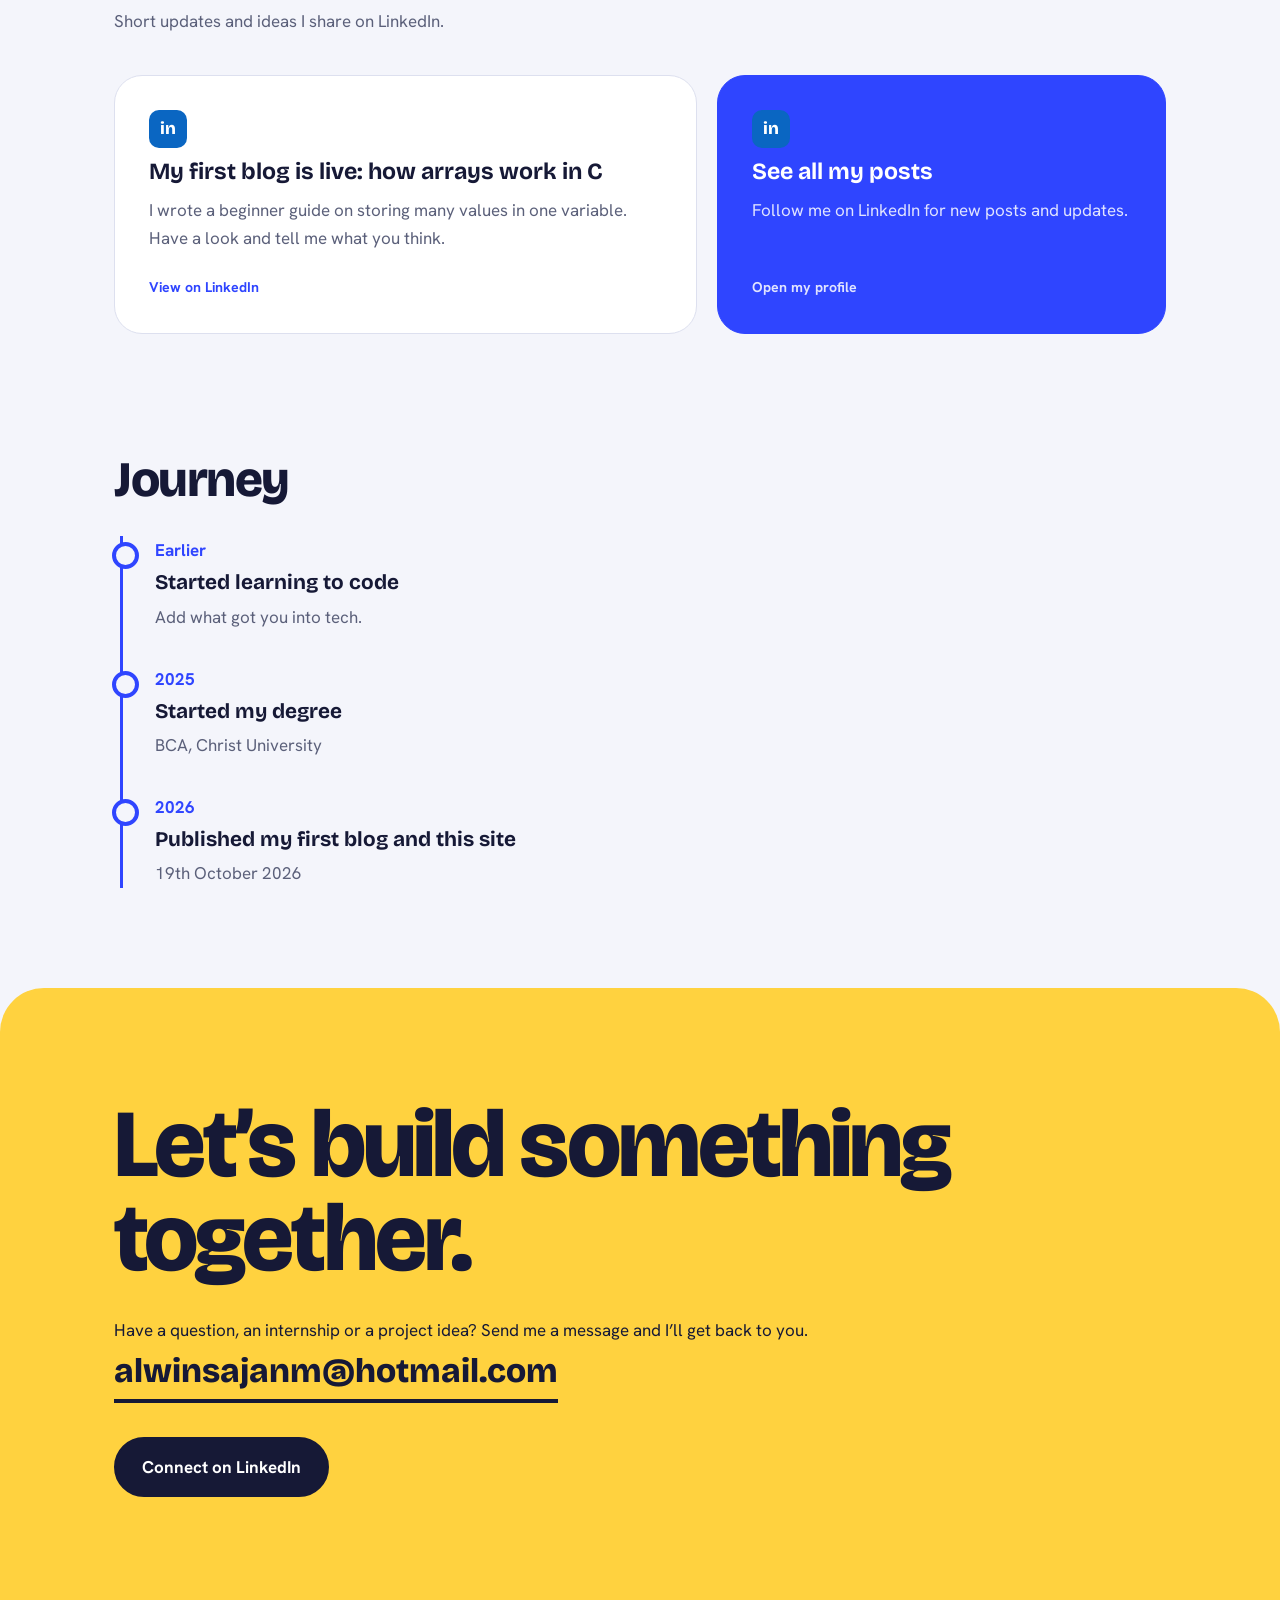
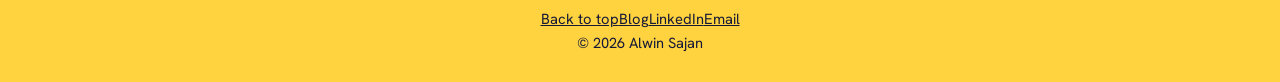
==== commit 6fae26eb: "Update index.html" ====
--- a/index.html
+++ b/index.html
@@ -3,12 +3,13 @@
 <head>
 <meta charset="utf-8">
 <meta name="viewport" content="width=device-width, initial-scale=1">
+<script>(function(){try{var t=localStorage.getItem('theme');if(!t)t=matchMedia('(prefers-color-scheme:dark)').matches?'dark':'light';document.documentElement.dataset.theme=t}catch(e){}})();</script>
 <title>Alwin Sajan</title>
-<meta name="description" content="Alwin Sajan: BCA student, C programming blog and LinkedIn posts.">
+<meta name="description" content="Alwin Sajan: BCA student, C programming blog, projects and LinkedIn posts.">
 <link rel="icon" href="data:image/svg+xml,<svg xmlns='http://www.w3.org/2000/svg' viewBox='0 0 100 100'><rect width='100' height='100' rx='22' fill='%232F45FF'/><text x='50' y='70' font-size='60' font-family='sans-serif' font-weight='800' text-anchor='middle' fill='%23FFD23F'>A</text></svg>">
 <link rel="preconnect" href="https://fonts.googleapis.com">
 <link rel="preconnect" href="https://fonts.gstatic.com" crossorigin>
-<link href="https://fonts.googleapis.com/css2?family=Bricolage+Grotesque:opsz,wght@12..96,500;12..96,800&family=Hanken+Grotesk:wght@400;500;700&family=JetBrains+Mono:wght@500;700&display=swap" rel="stylesheet">
+<link href="https://fonts.googleapis.com/css2?family=Anton&family=Bricolage+Grotesque:opsz,wght@12..96,500;12..96,800&family=Hanken+Grotesk:wght@400;500;700&family=JetBrains+Mono:wght@500;700&display=swap" rel="stylesheet">
 <link rel="stylesheet" href="style.css">
 </head>
 <body>
@@ -17,28 +18,45 @@
   <a class="logo" href="#top">Alwin Sajan</a>
   <ul>
     <li><a href="#about">About</a></li>
+    <li><a href="#projects">Projects</a></li>
     <li><a href="#blog">Blog</a></li>
     <li><a href="#linkedin">LinkedIn</a></li>
     <li><a href="#contact">Contact</a></li>
   </ul>
+  <button class="tg" type="button" aria-label="Switch to dark mode"></button>
 </nav>
 
 <header class="hero" id="top">
   <div class="wrap">
-    <p class="hello">Hi, I’m</p>
-    <h1 aria-label="Alwin Sajan"><span><i>Alwin</i></span><span><i>Sajan.</i></span></h1>
-    <!-- EDIT: one sentence about what you do -->
-    <p class="tagline">BCA student who builds with code and writes about what he learns.</p>
-    <div class="cta">
-      <a class="btn solid" href="blog-arrays.html">Read my blog</a>
-      <a class="btn ghost" href="#contact">Get in touch</a>
-    </div>
-    <div class="cells" aria-hidden="true">
-      <div class="cell" style="--n:0"><b>85</b><span>[0]</span></div>
-      <div class="cell" style="--n:1"><b>72</b><span>[1]</span></div>
-      <div class="cell" style="--n:2"><b>90</b><span>[2]</span></div>
-      <div class="cell" style="--n:3"><b>67</b><span>[3]</span></div>
-      <div class="cell" style="--n:4"><b>88</b><span>[4]</span></div>
+    <div class="hero-grid">
+      <div>
+        <p class="hello">Hi, I’m</p>
+        <h1 aria-label="Alwin Sajan"><span><i>Alwin</i></span><span><i>Sajan.</i></span></h1>
+        <!-- EDIT: one sentence about what you do -->
+        <p class="tagline">BCA student who builds with code and writes about what he learns.</p>
+        <div class="cta">
+          <a class="btn solid" href="blog-arrays.html">Read my blog</a>
+          <a class="btn ghost" href="#contact">Get in touch</a>
+        </div>
+      </div>
+      <div class="play" id="play">
+        <div class="cells">
+          <button class="cell" style="--n:0" aria-label="marks index 0, value 85"><b>85</b><span>[0]</span></button>
+          <button class="cell" style="--n:1" aria-label="marks index 1, value 72"><b>72</b><span>[1]</span></button>
+          <button class="cell" style="--n:2" aria-label="marks index 2, value 90"><b>90</b><span>[2]</span></button>
+          <button class="cell" style="--n:3" aria-label="marks index 3, value 67"><b>67</b><span>[3]</span></button>
+          <button class="cell" style="--n:4" aria-label="marks index 4, value 88"><b>88</b><span>[4]</span></button>
+        </div>
+        <div class="tools">
+          <button class="btn ghost sm" id="run" type="button">▶ Run the loop</button>
+          <span class="out" id="out" aria-live="polite">Tap a number to see its index.</span>
+        </div>
+        <figure class="meme" id="meme" aria-live="polite">
+          <div class="mt" id="mt">Click a number</div>
+          <div class="em" id="em">👆</div>
+          <div class="mb" id="mb">I dare you</div>
+        </figure>
+      </div>
     </div>
   </div>
 </header>
@@ -52,7 +70,7 @@
       <div class="panel">
         <!-- EDIT: your story -->
         <p style="margin-top:0">I’m Alwin, a student who likes turning ideas into working software. I started with small programs and kept going, and now I enjoy building things I can share with other people.</p>
-        <p>I care about clear code, simple design and learning in public.</p>
+        <p>I care about clear code, simple design and learning in public. I write blog posts to explain what I learn in plain words, because explaining something is the best way to understand it.</p>
       </div>
       <div class="panel">
         <ul class="facts">
@@ -72,6 +90,71 @@
   </div>
 </section>
 
+<section style="padding-top:20px">
+  <div class="wrap">
+    <h2>What I’m learning</h2>
+    <p class="lead">My current semester and the topics I’m practising.</p>
+    <div class="learn">
+      <div class="panel"><h3>C programming</h3><p>Writing programs with arrays, functions, structures and file handling.</p><div class="chips"><span>Arrays</span><span>Functions</span><span>Structures</span><span>File handling</span></div></div>
+      <div class="panel"><h3>Discrete mathematics</h3><p>The maths behind computing: logic, proofs and counting problems.</p><div class="chips"><span>Logic</span><span>Quantifiers</span><span>Counting</span></div></div>
+      <div class="panel"><h3>Digital computer fundamentals</h3><p>How computers represent and process information.</p><div class="chips"><span>Number systems</span><span>Logic gates</span></div></div>
+      <div class="panel"><h3>Web basics</h3><p>HTML, CSS and JavaScript. This site is my practice project.</p><div class="chips"><span>HTML</span><span>CSS</span><span>JavaScript</span></div></div>
+    </div>
+  </div>
+</section>
+
+<section id="projects" style="padding-top:20px">
+  <div class="wrap">
+    <h2>Projects</h2>
+    <p class="lead">Things I’ve built while learning.</p>
+    <!-- EDIT: change the text or add links to your own projects -->
+    <ul class="proj">
+      <li>
+        <div><h3>Supermarket management system</h3><p>A C program that manages products, prices and stock using structures, arrays of structures and file handling.</p></div>
+        <div class="chips"><span>C</span><span>Structures</span><span>Files</span></div>
+      </li>
+      <li>
+        <div><h3>Student marks calculator</h3><p>Reads marks into an array and finds the total and average with a loop. <a href="blog-arrays.html">Read how it works</a></p></div>
+        <div class="chips"><span>C</span><span>Arrays</span><span>Loops</span></div>
+      </li>
+      <li>
+        <div><h3>This portfolio</h3><p>A responsive site with dark mode, an interactive array and a blog, built with plain HTML, CSS and JavaScript.</p></div>
+        <div class="chips"><span>HTML</span><span>CSS</span><span>JS</span></div>
+      </li>
+    </ul>
+  </div>
+</section>
+
+<section style="padding-top:20px">
+  <div class="wrap">
+    <h2>C in 60 seconds</h2>
+    <p class="lead">Four ideas every C beginner meets first. Pick a tab.</p>
+    <div class="tabs" role="tablist">
+      <button role="tab" data-t="t1" aria-selected="true">Variables</button>
+      <button role="tab" data-t="t2" aria-selected="false">Loops</button>
+      <button role="tab" data-t="t3" aria-selected="false">Arrays</button>
+      <button role="tab" data-t="t4" aria-selected="false">Functions</button>
+    </div>
+    <div class="tp" id="t1"><p>A variable is a named box in memory. Its type decides what it can hold.</p>
+<figure class="code"><figcaption>variables.c</figcaption><pre><code class="lang-c">int marks = 85;
+float average = 80.4;
+char grade = 'A';
+printf("%d %.1f %c", marks, average, grade);</code></pre></figure></div>
+    <div class="tp" id="t2" hidden><p>A loop repeats code. A <code class="i">for</code> loop counts for you.</p>
+<figure class="code"><figcaption>loop.c</figcaption><pre><code class="lang-c">for (i = 1; i &lt;= 5; i++) {
+    printf("%d ", i);   // prints 1 2 3 4 5
+}</code></pre></figure></div>
+    <div class="tp" id="t3" hidden><p>An array stores many values of one type under a single name. Counting starts at 0.</p>
+<figure class="code"><figcaption>array.c</figcaption><pre><code class="lang-c">int marks[3] = {85, 72, 90};
+printf("%d", marks[2]);   // prints 90</code></pre></figure></div>
+    <div class="tp" id="t4" hidden><p>A function is a reusable block of code. It takes input and can return a result.</p>
+<figure class="code"><figcaption>function.c</figcaption><pre><code class="lang-c">int square(int n) {
+    return n * n;
+}
+printf("%d", square(4));   // prints 16</code></pre></figure></div>
+  </div>
+</section>
+
 <section id="blog" style="padding-top:20px">
   <div class="wrap">
     <h2>Blog</h2>
@@ -80,7 +163,7 @@
       <div class="copy">
         <span class="tag">C programming</span>
         <h3>How does an array work? How can one variable store many values?</h3>
-        <p>A beginner-friendly guide to arrays in C, with a student marks program, loops and real-world uses.</p>
+        <p>A beginner-friendly guide to arrays in C, with a student marks program, loops, common mistakes and a quick quiz.</p>
         <span class="go">Read the post</span>
       </div>
       <div class="art" aria-hidden="true">
@@ -90,6 +173,10 @@
         <div style="margin-top:14px;opacity:.7">marks[2] <em>→</em> 90</div>
       </div>
     </a>
+    <div class="soon">
+      <div><b>Coming soon: Loops in C</b>for, while and do-while, with simple examples.</div>
+      <div><b>Coming soon: Structures in C</b>Grouping different data types under one name.</div>
+    </div>
   </div>
 </section>
 
@@ -123,10 +210,10 @@
   <div class="wrap">
     <h2>Journey</h2>
     <div class="timeline">
-      <!-- EDIT: your milestones, newest first -->
-      <div class="event"><time>2026</time><h3>Launched this site</h3><p>19th October 2026</p></div>
+      <!-- EDIT: your milestones, oldest first -->
+      <div class="event"><time>Earlier</time><h3>Started learning to code</h3><p>Add what got you into tech.</p></div>
       <div class="event"><time>2025</time><h3>Started my degree</h3><p>BCA, Christ University</p></div>
-      <div class="event"><time>Earlier</time><h3>Started learning to code</h3><p>Add what got you into tech.</p></div>
+      <div class="event"><time>2026</time><h3>Published my first blog and this site</h3><p>19th October 2026</p></div>
     </div>
   </div>
 </section>
@@ -134,6 +221,7 @@
 <section class="contact" id="contact">
   <div class="wrap">
     <h2>Let’s build something together.</h2>
+    <p>Have a question, an internship or a project idea? Send me a message and I’ll get back to you.</p>
     <a class="mail" href="mailto:alwinsajanm@hotmail.com">alwinsajanm@hotmail.com</a>
     <div class="links">
       <a class="btn dark" href="https://www.linkedin.com/in/alwin-sajan" rel="noopener" target="_blank">Connect on LinkedIn</a>
@@ -142,7 +230,12 @@
 </section>
 </main>
 
-<footer><div class="wrap">© <span class="yr"></span> Alwin Sajan</div></footer>
+<footer>
+  <div class="wrap">
+    <div class="fl"><a href="#top">Back to top</a><a href="blog-arrays.html">Blog</a><a href="https://www.linkedin.com/in/alwin-sajan" rel="noopener" target="_blank">LinkedIn</a><a href="mailto:alwinsajanm@hotmail.com">Email</a></div>
+    © <span class="yr"></span> Alwin Sajan
+  </div>
+</footer>
 <script src="script.js"></script>
 </body>
 </html>
--- a/style.css
+++ b/style.css
@@ -0,0 +1,155 @@
+:root{
+  --cobalt:#2F45FF;--deep:#1A2BC4;--glow:#6C7BFF;--chalk:#F4F5FB;--ink:#161936;--muted:#5B607A;
+  --sun:#FFD23F;--mint:#B9F0D3;--line:#DDE0EF;--code:#121530;
+  --display:"Bricolage Grotesque","Trebuchet MS",sans-serif;
+  --body:"Hanken Grotesk",system-ui,-apple-system,"Segoe UI",sans-serif;
+  --mono:"JetBrains Mono",ui-monospace,Menlo,Consolas,monospace;
+}
+*{box-sizing:border-box;margin:0;padding:0}
+html{scroll-behavior:smooth;scroll-padding-top:90px}
+body{font-family:var(--body);background:var(--chalk);color:var(--ink);line-height:1.65;font-size:1.0625rem;-webkit-font-smoothing:antialiased}
+a{color:inherit}
+:focus-visible{outline:3px solid var(--sun);outline-offset:3px;border-radius:6px}
+.wrap{max-width:1100px;margin:0 auto;padding:0 24px}
+.bar{position:fixed;top:0;left:0;height:4px;width:0;background:var(--sun);z-index:60}
+
+/* Nav: glass pill, readable on dark and light */
+nav{position:fixed;top:16px;left:50%;transform:translateX(-50%);z-index:50;width:min(720px,calc(100% - 28px));display:flex;justify-content:space-between;align-items:center;padding:10px 12px 10px 22px;background:rgba(255,255,255,.82);backdrop-filter:blur(14px);-webkit-backdrop-filter:blur(14px);border:1px solid rgba(255,255,255,.6);border-radius:999px;box-shadow:0 8px 30px rgba(22,25,54,.14)}
+nav .logo{font-family:var(--display);font-weight:800;font-size:1.1rem;text-decoration:none;color:var(--ink)}
+nav ul{display:flex;gap:4px;list-style:none}
+nav ul a{display:block;padding:8px 14px;border-radius:999px;text-decoration:none;font-weight:500;font-size:.95rem;transition:background .2s}
+nav ul a:hover{background:var(--chalk)}
+nav ul a.on{background:var(--ink);color:#fff}
+
+/* Hero */
+.hero{color:#fff;min-height:100vh;min-height:100svh;display:flex;align-items:center;position:relative;overflow:hidden;padding:130px 0 70px;
+  background:radial-gradient(55% 55% at 88% 92%,var(--glow) 0,transparent 70%),radial-gradient(45% 45% at 5% 0,var(--deep) 0,transparent 70%),var(--cobalt)}
+.hero::before{content:"";position:absolute;inset:0;background-image:linear-gradient(rgba(255,255,255,.07) 1px,transparent 1px),linear-gradient(90deg,rgba(255,255,255,.07) 1px,transparent 1px);background-size:56px 56px;mask-image:radial-gradient(70% 70% at 30% 40%,#000,transparent);-webkit-mask-image:radial-gradient(70% 70% at 30% 40%,#000,transparent)}
+.hero .wrap{position:relative}
+.hello{display:inline-flex;align-items:center;gap:10px;font-weight:500;padding:7px 16px;border-radius:999px;background:rgba(255,255,255,.14);border:1px solid rgba(255,255,255,.25);margin-bottom:22px;font-size:1rem}
+.hello::before{content:"";width:9px;height:9px;border-radius:50%;background:var(--mint);box-shadow:0 0 0 4px rgba(185,240,211,.3)}
+h1{font-family:var(--display);font-weight:800;font-size:clamp(3.6rem,13vw,10rem);line-height:.92;letter-spacing:-.045em}
+h1 span{display:block;overflow:hidden;padding-bottom:.07em}
+h1 i{display:block;font-style:normal;animation:rise .9s cubic-bezier(.2,.8,.2,1) both}
+h1 span+span i{animation-delay:.12s;color:var(--sun)}
+@keyframes rise{from{transform:translateY(105%)}to{transform:none}}
+.tagline{max-width:36ch;margin-top:28px;font-size:clamp(1.15rem,2.2vw,1.4rem);line-height:1.5;opacity:.95}
+.cta{display:flex;flex-wrap:wrap;gap:12px;margin-top:32px}
+.btn{display:inline-block;padding:14px 26px;border-radius:999px;font-weight:700;text-decoration:none;border:2px solid #fff;transition:background .2s,color .2s,transform .2s,box-shadow .2s}
+.btn:hover{transform:translateY(-2px)}
+.btn.solid{background:#fff;color:var(--cobalt)}
+.btn.solid:hover{background:var(--sun);border-color:var(--sun);color:var(--ink);box-shadow:0 10px 24px rgba(0,0,0,.2)}
+.btn.ghost:hover{background:rgba(255,255,255,.16)}
+.btn.dark{background:var(--ink);border-color:var(--ink);color:#fff}
+.btn.dark:hover{background:var(--cobalt);border-color:var(--cobalt)}
+
+/* Array cells: the signature element */
+.cells{display:flex;flex-wrap:wrap;gap:10px;margin-top:48px}
+.cell{width:78px;text-align:center}
+.cell b{display:block;font-family:var(--mono);font-weight:700;font-size:1.5rem;padding:16px 0;border-radius:14px;background:rgba(255,255,255,.14);border:1px solid rgba(255,255,255,.32);backdrop-filter:blur(6px);transition:transform .25s,background .25s,color .25s;animation:pop .6s cubic-bezier(.2,.9,.3,1.3) both;animation-delay:calc(.5s + var(--n)*.08s)}
+.cell:hover b{transform:translateY(-6px);background:var(--sun);color:var(--ink)}
+.cell span{display:block;margin-top:6px;font-family:var(--mono);font-size:.82rem;opacity:.75}
+@keyframes pop{from{opacity:0;transform:translateY(20px) scale(.8)}to{opacity:1;transform:none}}
+.cells.light .cell b{background:#fff;border:1px solid var(--line);color:var(--ink);animation:none;box-shadow:0 4px 14px rgba(22,25,54,.06)}
+.cells.light .cell:hover b{background:var(--sun)}
+.cells.light .cell span{color:var(--muted);opacity:1}
+.cells.light{margin:26px 0}
+
+/* Sections */
+section{padding:100px 0}
+h2{font-family:var(--display);font-weight:800;font-size:clamp(2rem,5vw,3.1rem);letter-spacing:-.03em;line-height:1.05;margin-bottom:12px}
+.lead{color:var(--muted);max-width:52ch;margin-bottom:40px}
+
+.about{display:grid;grid-template-columns:1.4fr 1fr;gap:20px}
+.panel{background:#fff;border:1px solid var(--line);border-radius:28px;padding:36px}
+.panel p{margin-top:16px;max-width:58ch}
+.facts{list-style:none}
+.facts li{display:flex;justify-content:space-between;gap:16px;padding:14px 0;border-bottom:1px solid var(--line)}
+.facts li:last-child{border:0}
+.facts b{font-weight:700}
+.facts span{color:var(--muted);text-align:right}
+.skills{grid-column:1/-1;background:var(--ink);color:#fff;border-color:var(--ink);display:grid;grid-template-columns:repeat(3,1fr);gap:28px}
+.skills h3{font-family:var(--display);font-size:1.1rem;margin-bottom:14px;color:var(--sun)}
+.chips{display:flex;flex-wrap:wrap;gap:8px}
+.chips span{padding:7px 14px;border-radius:999px;background:rgba(255,255,255,.1);border:1px solid rgba(255,255,255,.18);font-size:.95rem}
+
+.feature{display:grid;grid-template-columns:1.1fr 1fr;border-radius:32px;overflow:hidden;background:#fff;border:1px solid var(--line);text-decoration:none;transition:transform .25s,box-shadow .25s}
+.feature:hover{transform:translateY(-4px);box-shadow:0 24px 50px rgba(47,69,255,.16)}
+.feature .copy{padding:44px}
+.tag{display:inline-block;padding:5px 12px;border-radius:999px;background:var(--mint);font-weight:700;font-size:.85rem;margin-bottom:16px}
+.feature h3{font-family:var(--display);font-size:clamp(1.6rem,3vw,2.2rem);line-height:1.12;letter-spacing:-.02em;margin-bottom:14px}
+.feature p{color:var(--muted)}
+.feature .go{display:inline-block;margin-top:22px;font-weight:700;border-bottom:3px solid var(--sun)}
+.feature .art{background:var(--code);color:#e9ebff;padding:38px;font-family:var(--mono);font-size:.95rem;line-height:1.8;display:flex;flex-direction:column;justify-content:center}
+.feature .art em{font-style:normal;color:var(--sun)}
+
+.posts{display:grid;grid-template-columns:1.3fr 1fr;gap:20px}
+.post{display:flex;flex-direction:column;justify-content:space-between;gap:24px;min-height:240px;padding:34px;border-radius:28px;text-decoration:none;background:#fff;border:1px solid var(--line);transition:transform .25s,box-shadow .25s}
+.post:hover{transform:translateY(-4px);box-shadow:0 20px 44px rgba(22,25,54,.12)}
+.post h3{font-family:var(--display);font-size:1.45rem;line-height:1.2;margin:10px 0}
+.post p{color:var(--muted)}
+.post small{font-weight:700;color:var(--cobalt)}
+.post.blue{background:var(--cobalt);border-color:var(--cobalt);color:#fff}
+.post.blue p,.post.blue small{color:rgba(255,255,255,.85)}
+.in{display:inline-grid;place-items:center;width:38px;height:38px;border-radius:10px;background:#0A66C2;color:#fff;font-weight:800;font-family:var(--display)}
+
+.timeline{border-left:3px solid var(--cobalt);margin:30px 0 0 6px}
+.event{position:relative;padding:0 0 34px 32px}
+.event:last-child{padding-bottom:0}
+.event::before{content:"";position:absolute;left:-11px;top:6px;width:19px;height:19px;border-radius:50%;background:var(--chalk);border:4px solid var(--cobalt)}
+.event time{font-weight:700;color:var(--cobalt)}
+.event h3{font-family:var(--display);font-size:1.3rem;margin:2px 0 2px}
+.event p{color:var(--muted)}
+
+.contact{background:var(--sun);padding:110px 0;border-radius:44px 44px 0 0}
+.contact h2{font-size:clamp(2.4rem,8vw,6rem);line-height:.98;margin-bottom:30px}
+.mail{display:inline-block;font-family:var(--display);font-weight:800;font-size:clamp(1.2rem,3.4vw,2.1rem);border-bottom:4px solid var(--ink);text-decoration:none;word-break:break-all;transition:background .2s,color .2s}
+.mail:hover{background:var(--ink);color:var(--sun)}
+.links{margin-top:34px}
+footer{background:var(--sun);padding:0 0 30px;font-size:.92rem;text-align:center}
+
+/* Blog article */
+.art-head{background:radial-gradient(60% 80% at 90% 100%,var(--glow) 0,transparent 70%),var(--cobalt);color:#fff;padding:140px 0 70px}
+.art-head .wrap,.article{max-width:780px}
+.art-head h1{font-size:clamp(2.2rem,6vw,3.9rem);line-height:1.04;letter-spacing:-.035em}
+.art-head p{margin-top:18px;font-size:1.15rem;opacity:.9}
+.meta{display:flex;flex-wrap:wrap;gap:10px 18px;margin-top:26px;font-size:.95rem}
+.meta span{padding:6px 14px;border-radius:999px;background:rgba(255,255,255,.14);border:1px solid rgba(255,255,255,.25)}
+.back{display:inline-block;margin-bottom:26px;text-decoration:none;font-weight:700;opacity:.9}
+.back:hover{text-decoration:underline}
+.article{margin:0 auto;padding:64px 24px 80px}
+.article h2{font-size:clamp(1.6rem,3.4vw,2.1rem);margin:56px 0 16px}
+.article p{margin-bottom:18px;font-size:1.12rem;line-height:1.75}
+.article ul{margin:0 0 22px;padding-left:4px;list-style:none}
+.article li{padding:11px 0;border-bottom:1px solid var(--line);font-size:1.08rem}
+.article ul.dots li::before{content:"";display:inline-block;width:9px;height:9px;border-radius:50%;background:var(--cobalt);margin-right:14px}
+code.i{font-family:var(--mono);font-size:.92em;background:#E6E9FF;padding:2px 8px;border-radius:7px}
+figure.code{margin:22px 0 28px;border-radius:18px;overflow:hidden;background:var(--code);box-shadow:0 14px 34px rgba(18,21,48,.22)}
+figure.code figcaption{display:flex;align-items:center;gap:7px;padding:12px 18px;color:#8b90bd;font-family:var(--mono);font-size:.82rem;border-bottom:1px solid rgba(255,255,255,.08)}
+figure.code figcaption::before{content:"";width:11px;height:11px;border-radius:50%;background:#FF6B6B;box-shadow:18px 0 #FFD23F,36px 0 #5BE3A0;margin-right:44px}
+figure.code pre{padding:22px;overflow-x:auto;color:#e9ebff;font-family:var(--mono);font-size:.93rem;line-height:1.75;tab-size:4}
+.k{color:#8EA2FF}.s{color:#B9F0D3}.n{color:#FFD23F}.c{color:#6E74A8;font-style:italic}.p{color:#FF9DB3}.f{color:#fff;font-weight:700}
+figure.out pre{color:#B9F0D3}
+figure.out{background:#0B2A22}
+.note{border-left:5px solid var(--sun);background:#fff;border-radius:0 16px 16px 0;padding:18px 22px;margin:26px 0}
+.end{margin-top:56px;padding:34px;border-radius:28px;background:var(--ink);color:#fff}
+.end h3{font-family:var(--display);font-size:1.5rem;margin-bottom:8px}
+.end p{opacity:.85;margin-bottom:20px}
+
+@media(max-width:820px){
+  nav{padding-left:16px}
+  nav .logo{display:none}
+  nav ul{width:100%;justify-content:space-between}
+  .about,.posts,.feature{grid-template-columns:1fr}
+  .skills{grid-template-columns:1fr}
+  .feature .copy,.panel{padding:28px}
+  section{padding:70px 0}
+  .cell{width:calc(20% - 8px);min-width:56px}
+  .cell b{font-size:1.15rem;padding:12px 0}
+  .art-head{padding:120px 0 56px}
+}
+@media(prefers-reduced-motion:reduce){
+  html{scroll-behavior:auto}
+  h1 i,.cell b{animation:none!important}
+  *{transition:none!important}
+}
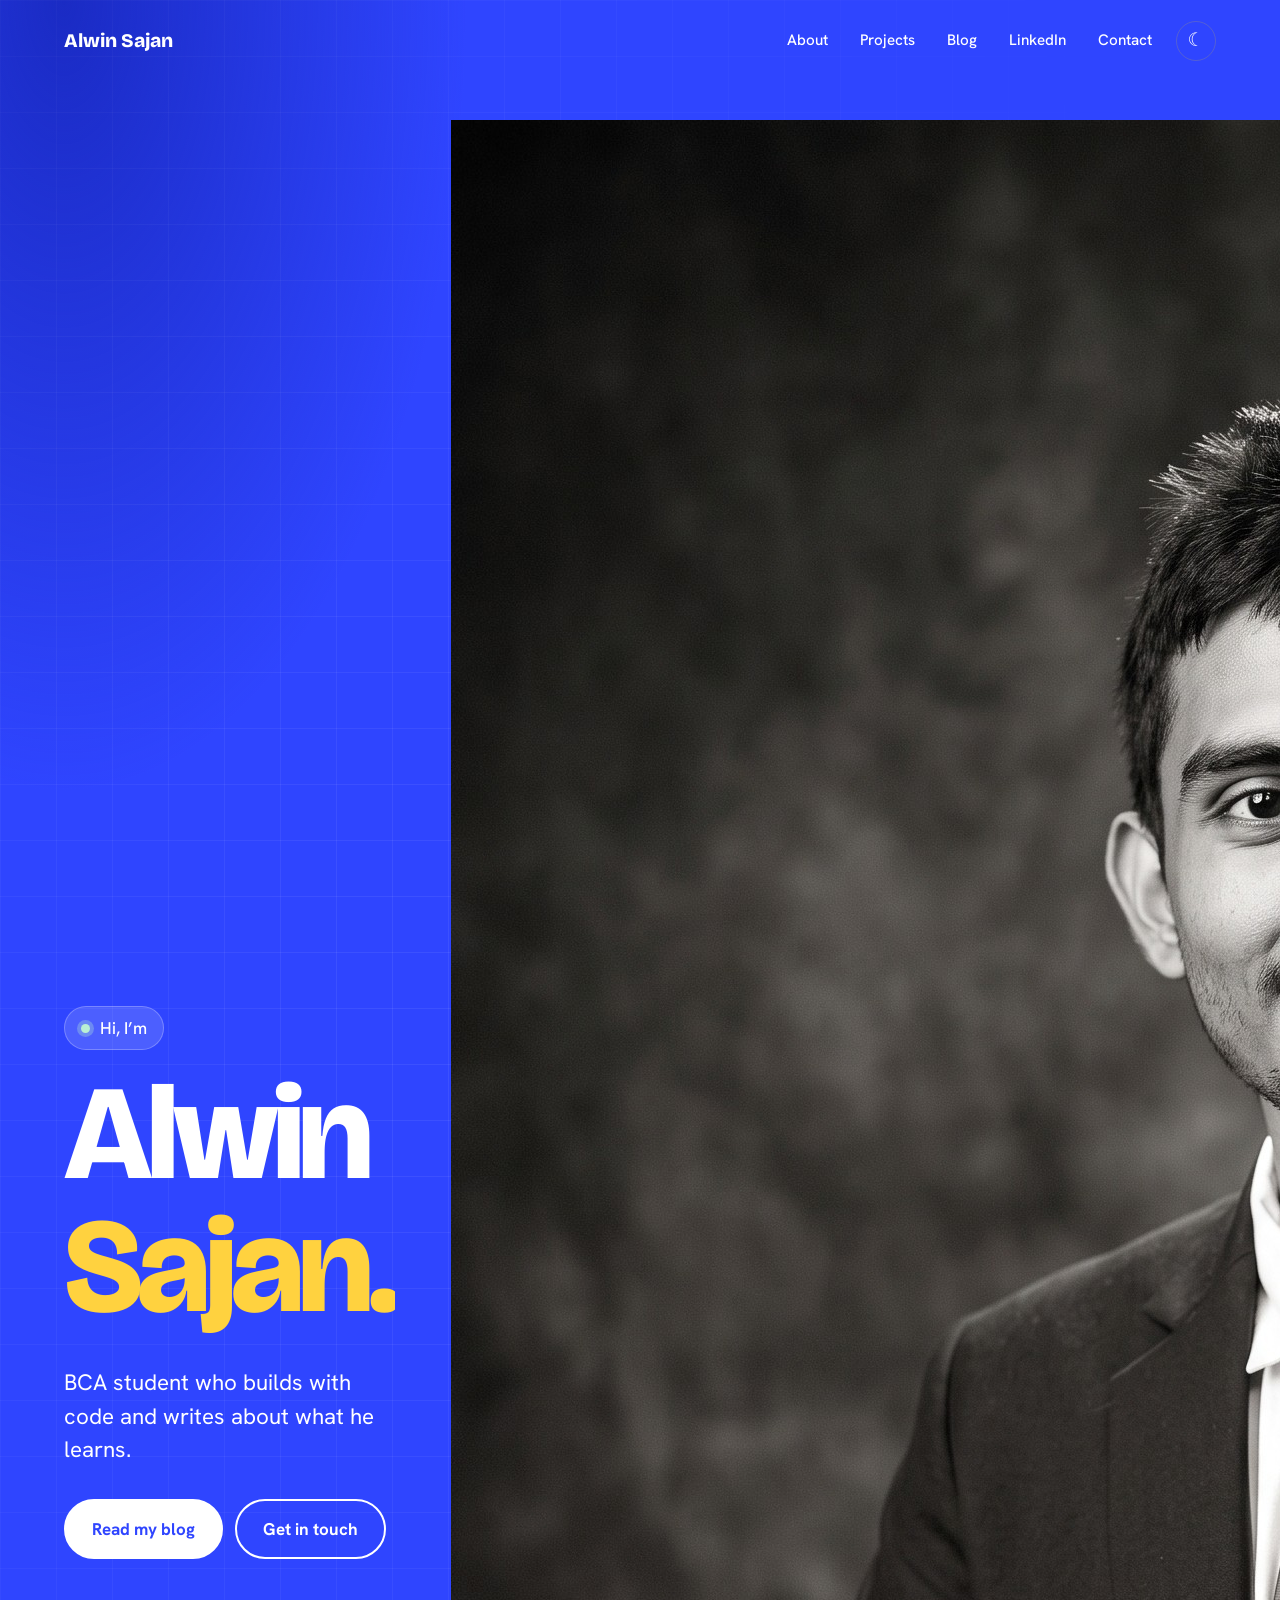
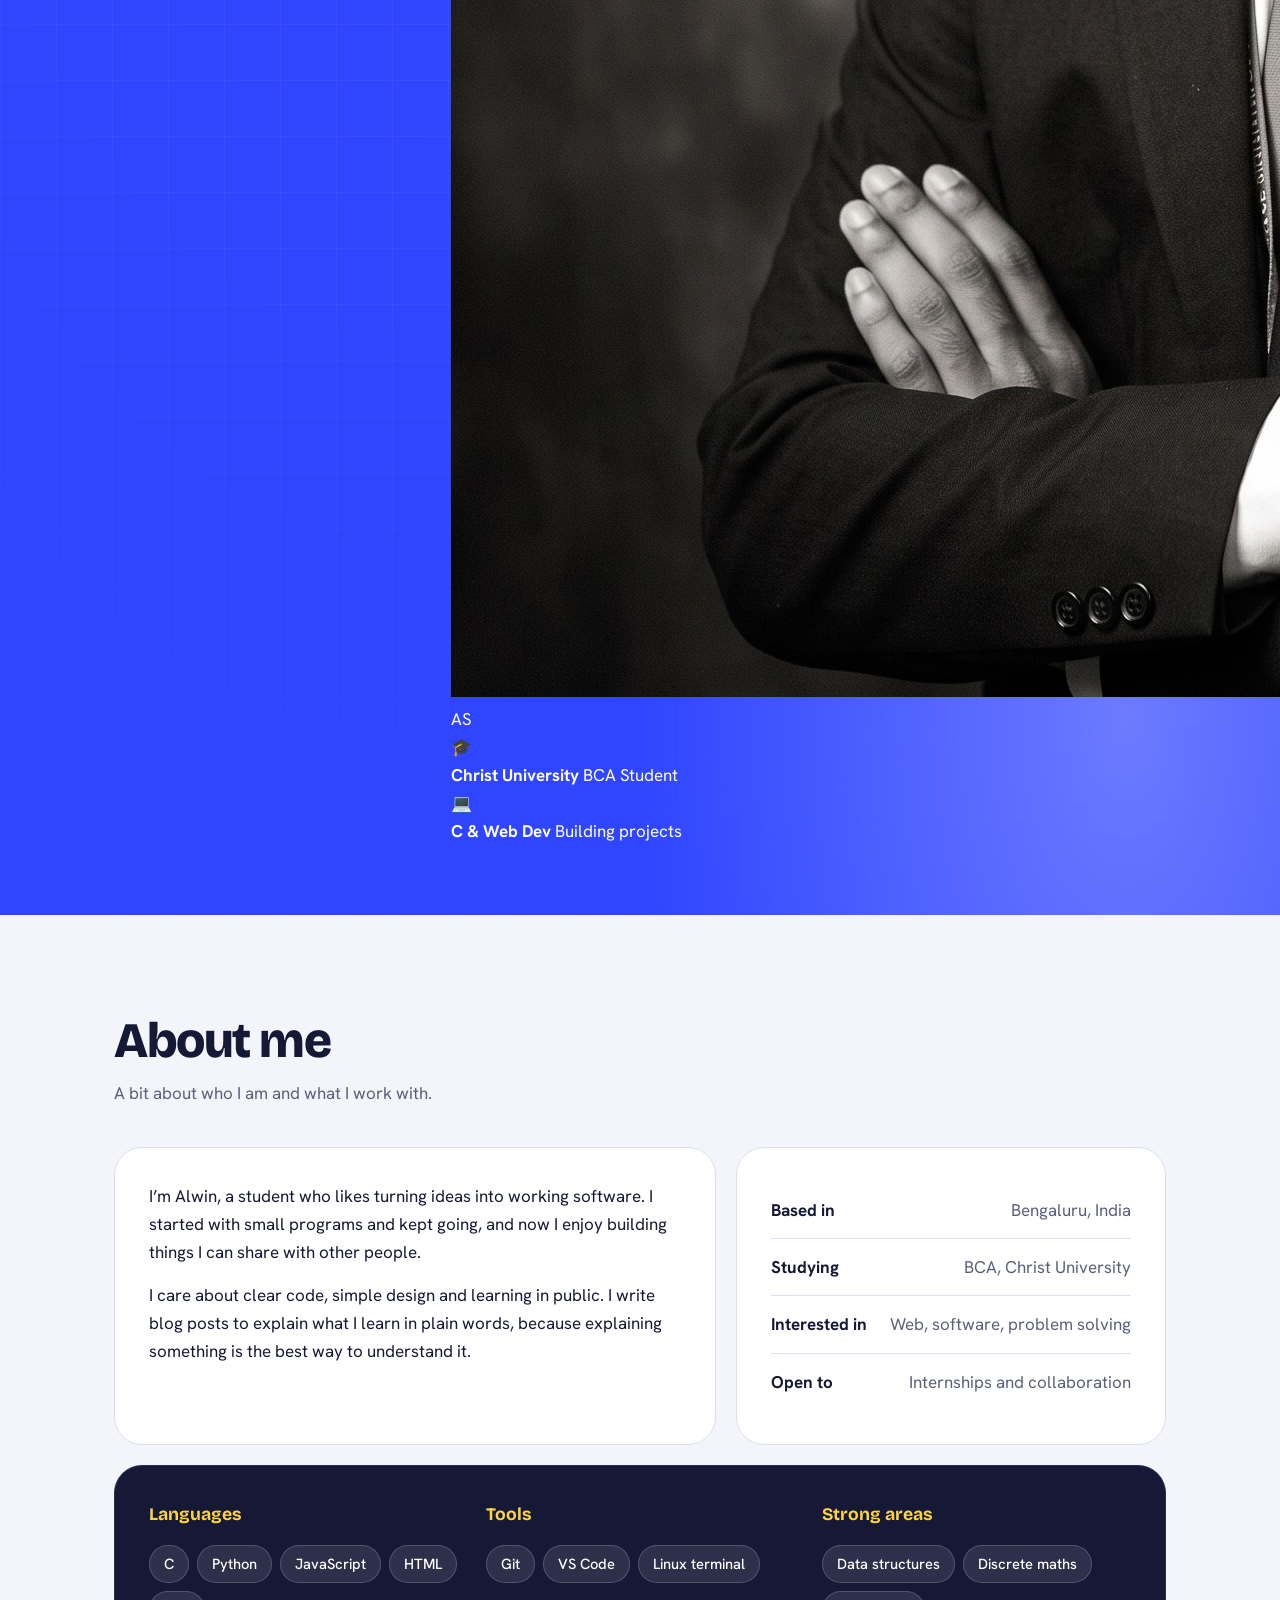
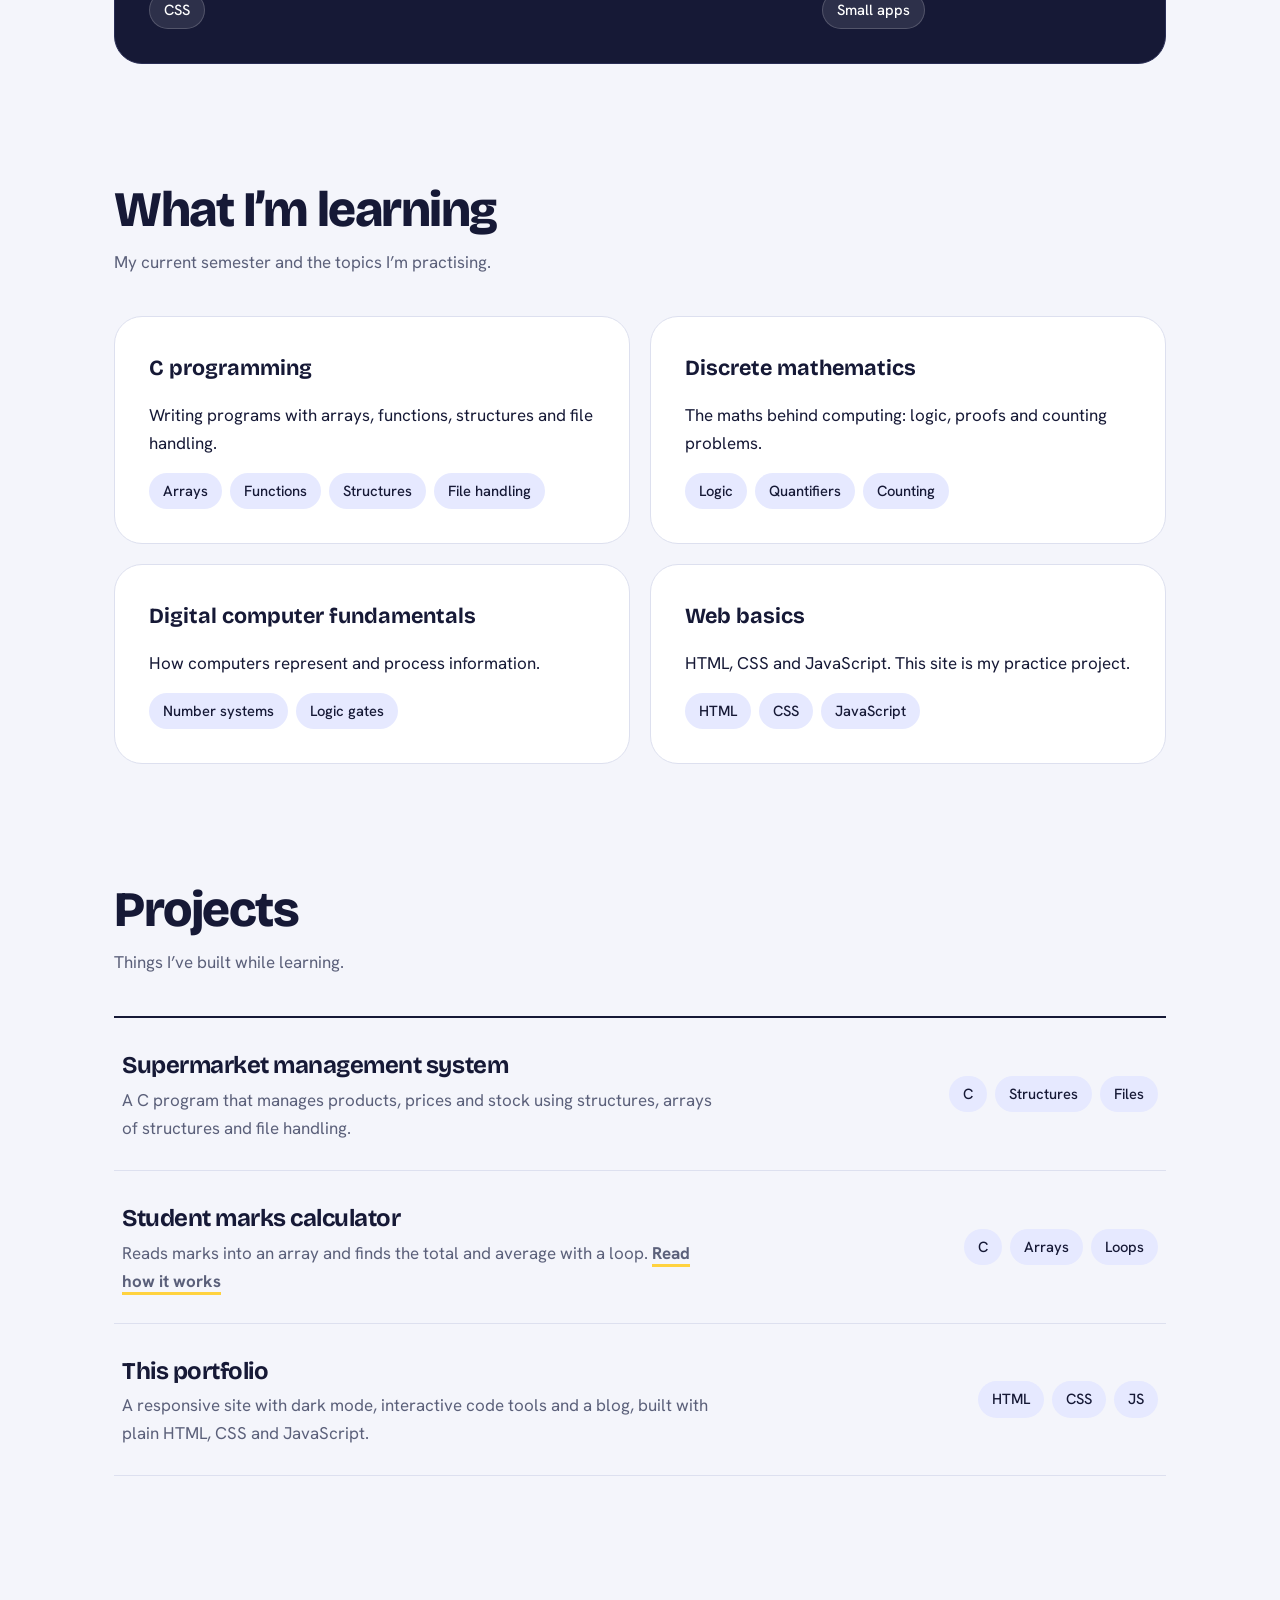
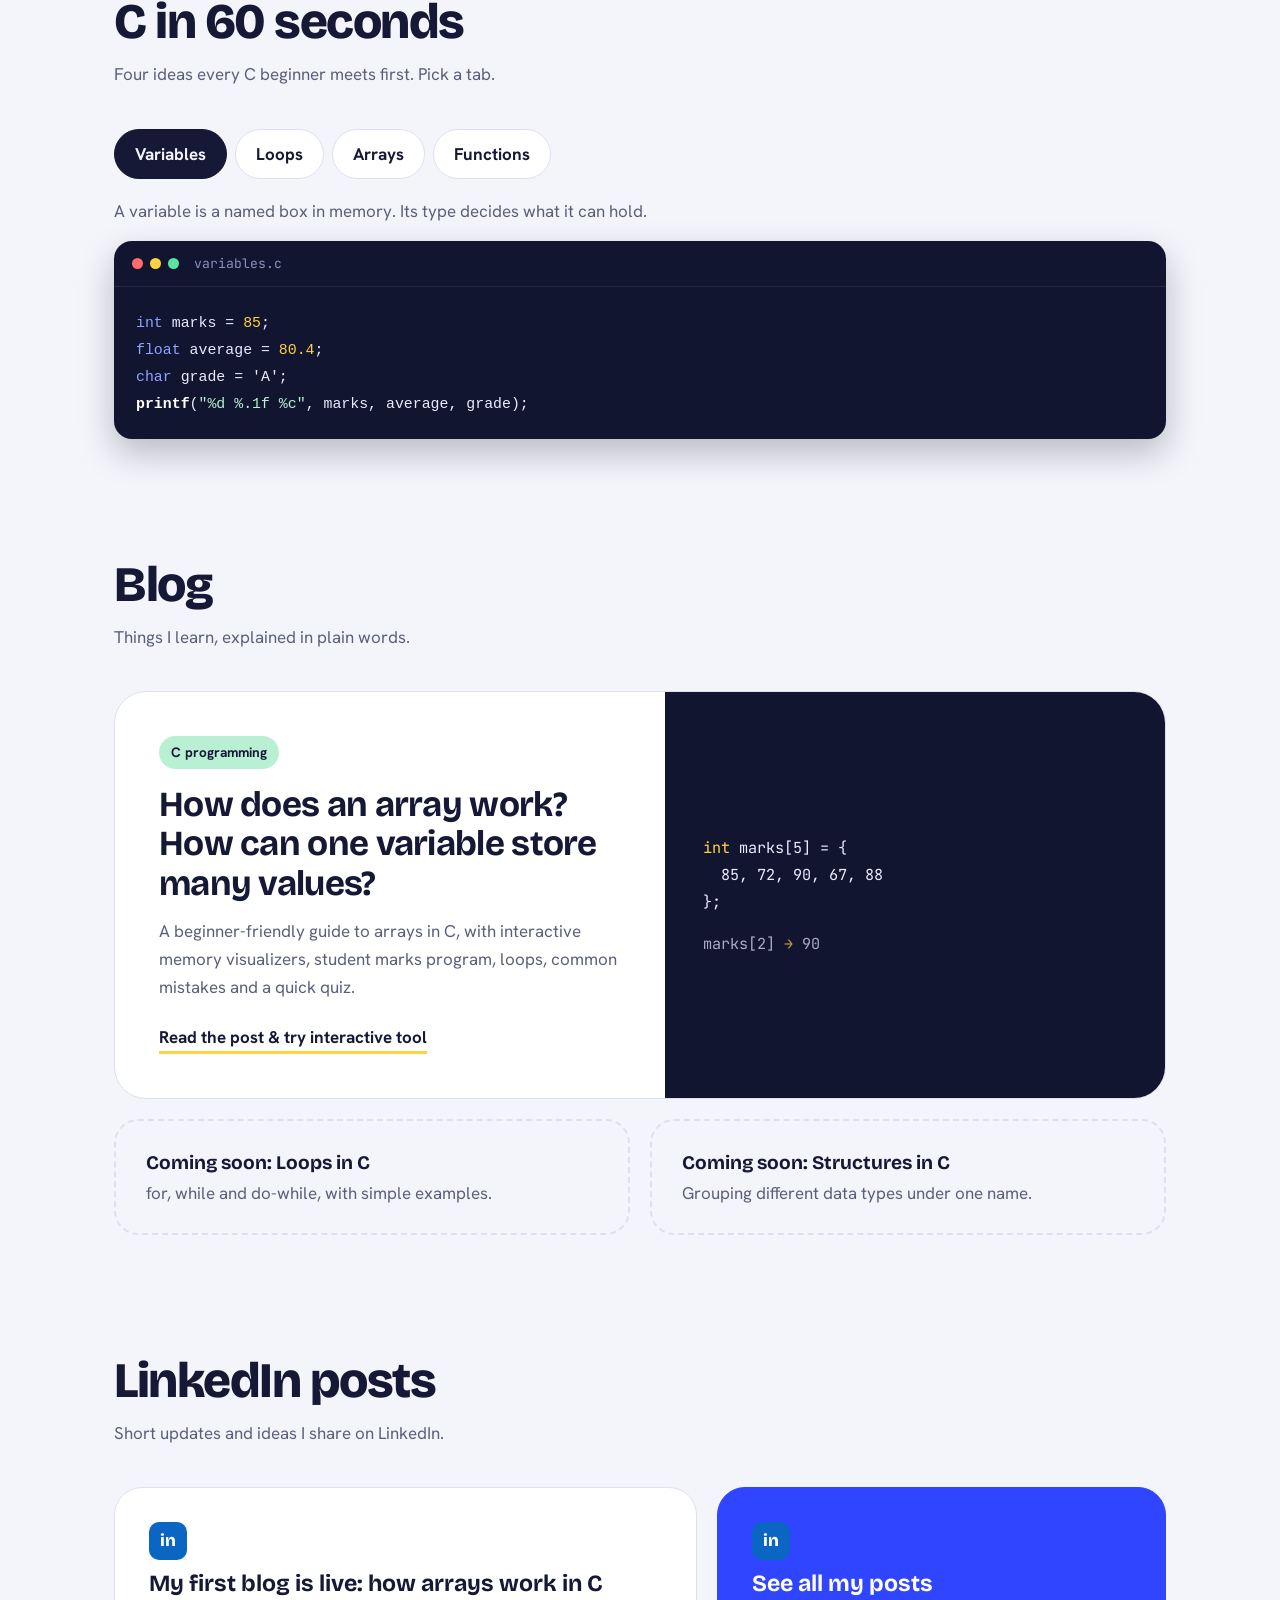
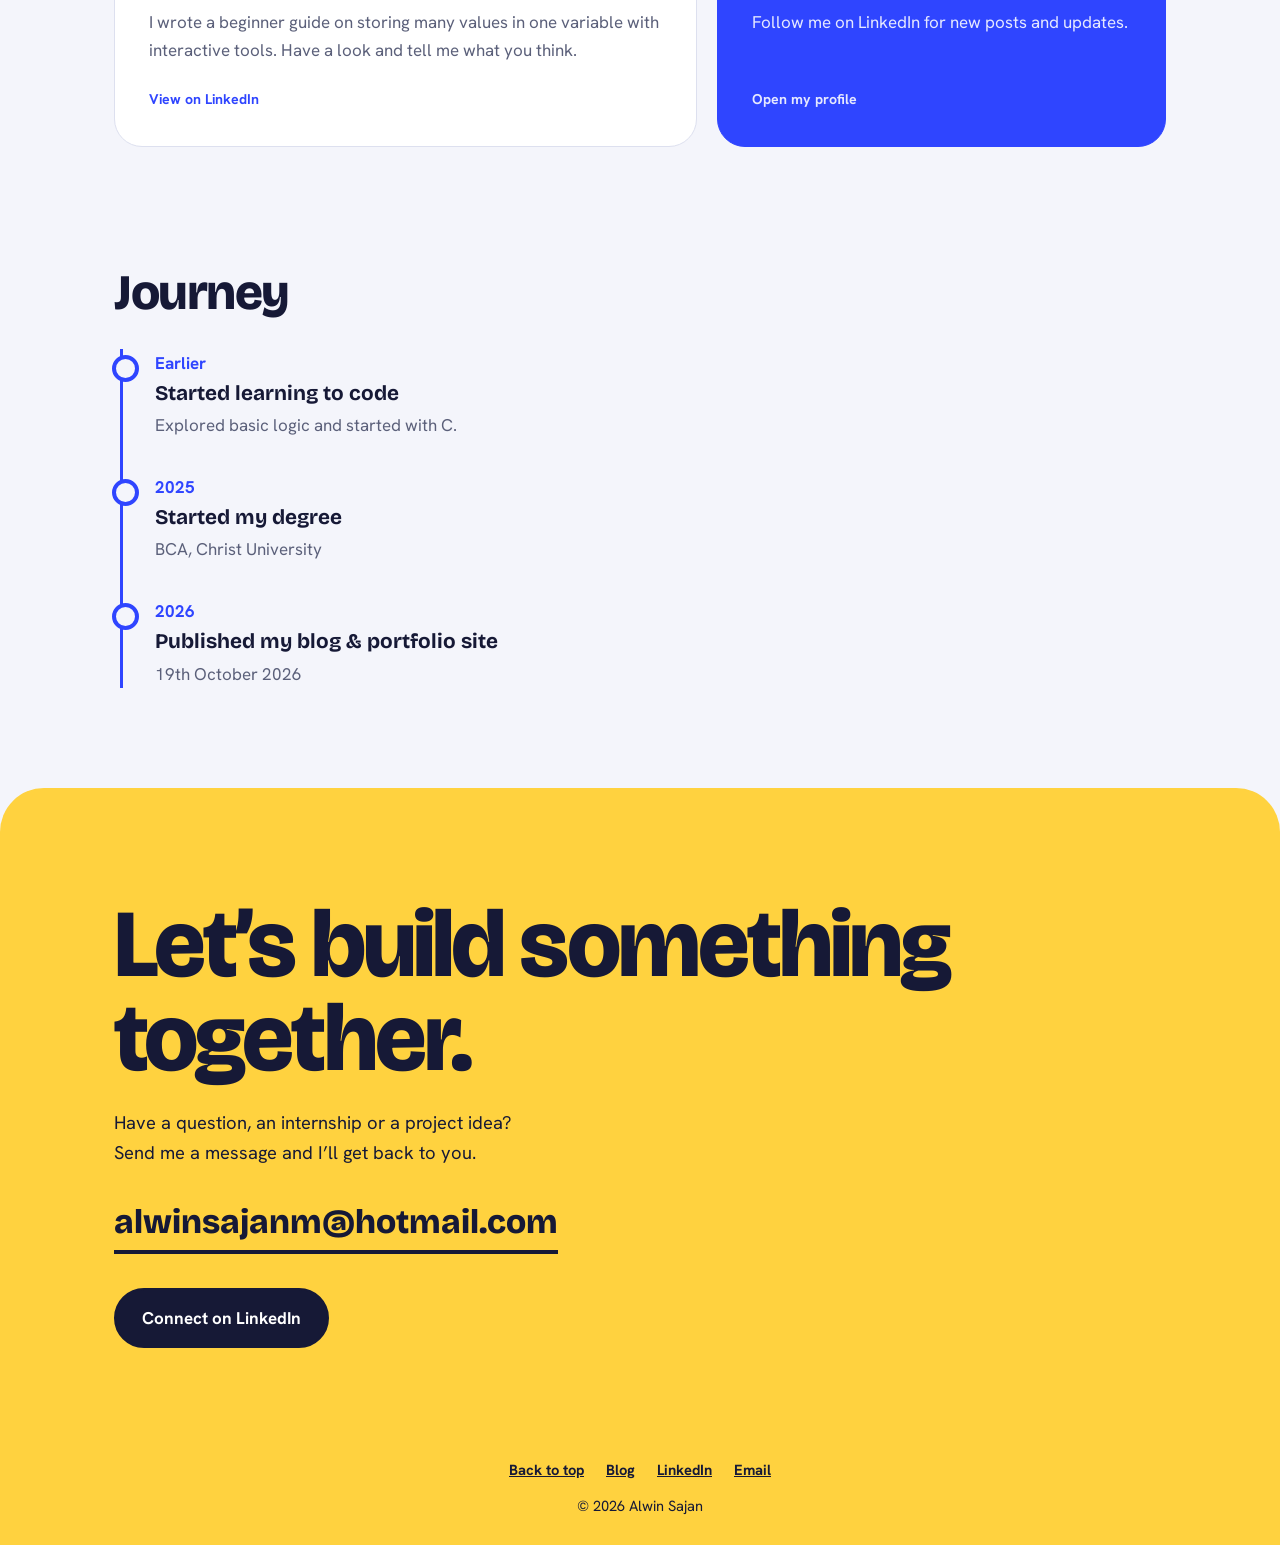
==== commit ddc3b50c: "Update index.html with current information Removed placeholder comments and updated text to reflect " ====
--- a/index.html
+++ b/index.html
@@ -32,31 +32,40 @@
       <div>
         <p class="hello">Hi, I’m</p>
         <h1 aria-label="Alwin Sajan"><span><i>Alwin</i></span><span><i>Sajan.</i></span></h1>
-        <!-- EDIT: one sentence about what you do -->
         <p class="tagline">BCA student who builds with code and writes about what he learns.</p>
         <div class="cta">
           <a class="btn solid" href="blog-arrays.html">Read my blog</a>
           <a class="btn ghost" href="#contact">Get in touch</a>
         </div>
       </div>
-      <div class="play" id="play">
-        <div class="cells">
-          <button class="cell" style="--n:0" aria-label="marks index 0, value 85"><b>85</b><span>[0]</span></button>
-          <button class="cell" style="--n:1" aria-label="marks index 1, value 72"><b>72</b><span>[1]</span></button>
-          <button class="cell" style="--n:2" aria-label="marks index 2, value 90"><b>90</b><span>[2]</span></button>
-          <button class="cell" style="--n:3" aria-label="marks index 3, value 67"><b>67</b><span>[3]</span></button>
-          <button class="cell" style="--n:4" aria-label="marks index 4, value 88"><b>88</b><span>[4]</span></button>
-        </div>
-        <div class="tools">
-          <button class="btn ghost sm" id="run" type="button">▶ Run the loop</button>
-          <span class="out" id="out" aria-live="polite">Tap a number to see its index.</span>
-        </div>
-        <figure class="meme" id="meme" aria-live="polite">
-          <div class="mt" id="mt">Click a number</div>
-          <div class="em" id="em">👆</div>
-          <div class="mb" id="mb">I dare you</div>
-        </figure>
-      </div>
+
+      <!-- Modern Hero Image & Profile Card Section -->
+      <div class="hero-profile-wrapper">
+        <div class="profile-card">
+          <div class="avatar-frame">
+            <img src="image.jpg" alt="Alwin Sajan" class="profile-img" onerror="this.style.display='none'; this.nextElementSibling.style.display='flex'">
+            <div class="avatar-fallback">AS</div>
+            <div class="img-gradient-overlay"></div>
+          </div>
+          <div class="glow-ring"></div>
+          
+          <div class="floating-chip chip-top">
+            <span class="chip-icon">🎓</span>
+            <div>
+              <b>Christ University</b>
+              <span>BCA Student</span>
+            </div>
+          </div>
+          <div class="floating-chip chip-bottom">
+            <span class="chip-icon">💻</span>
+            <div>
+              <b>C & Web Dev</b>
+              <span>Building projects</span>
+            </div>
+          </div>
+        </div>
+      </div>
+      
     </div>
   </div>
 </header>
@@ -68,7 +77,6 @@
     <p class="lead">A bit about who I am and what I work with.</p>
     <div class="about">
       <div class="panel">
-        <!-- EDIT: your story -->
         <p style="margin-top:0">I’m Alwin, a student who likes turning ideas into working software. I started with small programs and kept going, and now I enjoy building things I can share with other people.</p>
         <p>I care about clear code, simple design and learning in public. I write blog posts to explain what I learn in plain words, because explaining something is the best way to understand it.</p>
       </div>
@@ -81,7 +89,6 @@
         </ul>
       </div>
       <div class="panel skills">
-        <!-- EDIT: replace with your real skills -->
         <div><h3>Languages</h3><div class="chips"><span>C</span><span>Python</span><span>JavaScript</span><span>HTML</span><span>CSS</span></div></div>
         <div><h3>Tools</h3><div class="chips"><span>Git</span><span>VS Code</span><span>Linux terminal</span></div></div>
         <div><h3>Strong areas</h3><div class="chips"><span>Data structures</span><span>Discrete maths</span><span>Small apps</span></div></div>
@@ -107,7 +114,6 @@
   <div class="wrap">
     <h2>Projects</h2>
     <p class="lead">Things I’ve built while learning.</p>
-    <!-- EDIT: change the text or add links to your own projects -->
     <ul class="proj">
       <li>
         <div><h3>Supermarket management system</h3><p>A C program that manages products, prices and stock using structures, arrays of structures and file handling.</p></div>
@@ -118,7 +124,7 @@
         <div class="chips"><span>C</span><span>Arrays</span><span>Loops</span></div>
       </li>
       <li>
-        <div><h3>This portfolio</h3><p>A responsive site with dark mode, an interactive array and a blog, built with plain HTML, CSS and JavaScript.</p></div>
+        <div><h3>This portfolio</h3><p>A responsive site with dark mode, interactive code tools and a blog, built with plain HTML, CSS and JavaScript.</p></div>
         <div class="chips"><span>HTML</span><span>CSS</span><span>JS</span></div>
       </li>
     </ul>
@@ -163,8 +169,8 @@
       <div class="copy">
         <span class="tag">C programming</span>
         <h3>How does an array work? How can one variable store many values?</h3>
-        <p>A beginner-friendly guide to arrays in C, with a student marks program, loops, common mistakes and a quick quiz.</p>
-        <span class="go">Read the post</span>
+        <p>A beginner-friendly guide to arrays in C, with interactive memory visualizers, student marks program, loops, common mistakes and a quick quiz.</p>
+        <span class="go">Read the post & try interactive tool</span>
       </div>
       <div class="art" aria-hidden="true">
         <div><em>int</em> marks[5] = {</div>
@@ -185,12 +191,11 @@
     <h2>LinkedIn posts</h2>
     <p class="lead">Short updates and ideas I share on LinkedIn.</p>
     <div class="posts">
-      <!-- EDIT: paste the link of a real post into href. Copy this <a> block to add more posts. -->
       <a class="post" href="https://www.linkedin.com/in/alwin-sajan" rel="noopener" target="_blank">
         <div>
           <span class="in">in</span>
           <h3>My first blog is live: how arrays work in C</h3>
-          <p>I wrote a beginner guide on storing many values in one variable. Have a look and tell me what you think.</p>
+          <p>I wrote a beginner guide on storing many values in one variable with interactive tools. Have a look and tell me what you think.</p>
         </div>
         <small>View on LinkedIn</small>
       </a>
@@ -210,10 +215,9 @@
   <div class="wrap">
     <h2>Journey</h2>
     <div class="timeline">
-      <!-- EDIT: your milestones, oldest first -->
-      <div class="event"><time>Earlier</time><h3>Started learning to code</h3><p>Add what got you into tech.</p></div>
+      <div class="event"><time>Earlier</time><h3>Started learning to code</h3><p>Explored basic logic and started with C.</p></div>
       <div class="event"><time>2025</time><h3>Started my degree</h3><p>BCA, Christ University</p></div>
-      <div class="event"><time>2026</time><h3>Published my first blog and this site</h3><p>19th October 2026</p></div>
+      <div class="event"><time>2026</time><h3>Published my blog & portfolio site</h3><p>19th October 2026</p></div>
     </div>
   </div>
 </section>
--- a/style.css
+++ b/style.css
@@ -1,115 +1,159 @@
 :root{
-  --cobalt:#2F45FF;--deep:#1A2BC4;--glow:#6C7BFF;--chalk:#F4F5FB;--ink:#161936;--muted:#5B607A;
-  --sun:#FFD23F;--mint:#B9F0D3;--line:#DDE0EF;--code:#121530;
+  --cobalt:#2F45FF;--accent:#2F45FF;--h1:#2F45FF;--h2:#1A2BC4;--h3:#6C7BFF;
+  --chalk:#F4F5FB;--surface:#fff;--ink:#161936;--muted:#5B607A;--line:#DDE0EF;--chip:#E6E9FF;--navbg:rgba(255,255,255,.86);
+  --sun:#FFD23F;--mint:#B9F0D3;--code:#121530;
   --display:"Bricolage Grotesque","Trebuchet MS",sans-serif;
   --body:"Hanken Grotesk",system-ui,-apple-system,"Segoe UI",sans-serif;
   --mono:"JetBrains Mono",ui-monospace,Menlo,Consolas,monospace;
 }
+[data-theme="dark"]{
+  --accent:#8EA2FF;--h1:#1E2796;--h2:#0A0C3C;--h3:#3947E0;
+  --chalk:#0C0E22;--surface:#161939;--ink:#ECEEFF;--muted:#A4A9CC;--line:#2A2E55;--chip:#272B5A;--navbg:rgba(16,18,44,.86);--code:#080A1A;
+}
 *{box-sizing:border-box;margin:0;padding:0}
 html{scroll-behavior:smooth;scroll-padding-top:90px}
-body{font-family:var(--body);background:var(--chalk);color:var(--ink);line-height:1.65;font-size:1.0625rem;-webkit-font-smoothing:antialiased}
+body{font-family:var(--body);background:var(--chalk);color:var(--ink);line-height:1.65;font-size:1.0625rem;-webkit-font-smoothing:antialiased;transition:background .3s,color .3s}
 a{color:inherit}
+button{font:inherit;color:inherit}
 :focus-visible{outline:3px solid var(--sun);outline-offset:3px;border-radius:6px}
 .wrap{max-width:1100px;margin:0 auto;padding:0 24px}
 .bar{position:fixed;top:0;left:0;height:4px;width:0;background:var(--sun);z-index:60}
 
-/* Nav: glass pill, readable on dark and light */
-nav{position:fixed;top:16px;left:50%;transform:translateX(-50%);z-index:50;width:min(720px,calc(100% - 28px));display:flex;justify-content:space-between;align-items:center;padding:10px 12px 10px 22px;background:rgba(255,255,255,.82);backdrop-filter:blur(14px);-webkit-backdrop-filter:blur(14px);border:1px solid rgba(255,255,255,.6);border-radius:999px;box-shadow:0 8px 30px rgba(22,25,54,.14)}
-nav .logo{font-family:var(--display);font-weight:800;font-size:1.1rem;text-decoration:none;color:var(--ink)}
-nav ul{display:flex;gap:4px;list-style:none}
+/* Nav: full width on top, compact pill after scrolling */
+nav{position:fixed;top:0;left:50%;transform:translateX(-50%);z-index:50;width:100%;display:flex;justify-content:space-between;align-items:center;gap:10px;padding:20px clamp(20px,5vw,72px);color:#fff;border-radius:0;background:transparent;
+  transition:width .45s cubic-bezier(.2,.8,.2,1),top .35s,padding .35s,background .3s,border-radius .35s,box-shadow .3s,color .3s}
+nav.mini{top:14px;width:min(660px,calc(100% - 28px));padding:8px 10px 8px 22px;color:var(--ink);background:var(--navbg);backdrop-filter:blur(14px);-webkit-backdrop-filter:blur(14px);border:1px solid var(--line);border-radius:999px;box-shadow:0 8px 30px rgba(10,12,40,.18)}
+nav .logo{font-family:var(--display);font-weight:800;font-size:1.2rem;text-decoration:none;color:inherit}
+nav ul{display:flex;gap:4px;list-style:none;margin-left:auto}
 nav ul a{display:block;padding:8px 14px;border-radius:999px;text-decoration:none;font-weight:500;font-size:.95rem;transition:background .2s}
-nav ul a:hover{background:var(--chalk)}
-nav ul a.on{background:var(--ink);color:#fff}
+nav ul a:hover{background:rgba(128,128,160,.22)}
+nav ul a.on{background:var(--sun);color:#161936}
+.tg{flex:none;width:40px;height:40px;border-radius:50%;border:1px solid rgba(128,128,160,.45);background:transparent;cursor:pointer;font-size:1.15rem;line-height:1;display:grid;place-items:center;transition:background .2s,transform .3s}
+.tg:hover{background:rgba(128,128,160,.22);transform:rotate(20deg)}
 
 /* Hero */
-.hero{color:#fff;min-height:100vh;min-height:100svh;display:flex;align-items:center;position:relative;overflow:hidden;padding:130px 0 70px;
-  background:radial-gradient(55% 55% at 88% 92%,var(--glow) 0,transparent 70%),radial-gradient(45% 45% at 5% 0,var(--deep) 0,transparent 70%),var(--cobalt)}
+.hero{color:#fff;min-height:100vh;min-height:100svh;display:flex;align-items:center;position:relative;overflow:hidden;padding:120px 0 70px;
+  background:radial-gradient(55% 55% at 88% 92%,var(--h3) 0,transparent 70%),radial-gradient(45% 45% at 5% 0,var(--h2) 0,transparent 70%),var(--h1)}
 .hero::before{content:"";position:absolute;inset:0;background-image:linear-gradient(rgba(255,255,255,.07) 1px,transparent 1px),linear-gradient(90deg,rgba(255,255,255,.07) 1px,transparent 1px);background-size:56px 56px;mask-image:radial-gradient(70% 70% at 30% 40%,#000,transparent);-webkit-mask-image:radial-gradient(70% 70% at 30% 40%,#000,transparent)}
-.hero .wrap{position:relative}
-.hello{display:inline-flex;align-items:center;gap:10px;font-weight:500;padding:7px 16px;border-radius:999px;background:rgba(255,255,255,.14);border:1px solid rgba(255,255,255,.25);margin-bottom:22px;font-size:1rem}
+.hero .wrap{position:relative;max-width:none;width:100%;padding:0 clamp(20px,5vw,72px)}
+.hero-grid{display:grid;grid-template-columns:1.15fr 1fr;gap:56px;align-items:center;text-align:left}
+.hello{display:inline-flex;align-items:center;gap:10px;font-weight:500;padding:7px 16px;border-radius:999px;background:rgba(255,255,255,.14);border:1px solid rgba(255,255,255,.25);margin-bottom:22px}
 .hello::before{content:"";width:9px;height:9px;border-radius:50%;background:var(--mint);box-shadow:0 0 0 4px rgba(185,240,211,.3)}
-h1{font-family:var(--display);font-weight:800;font-size:clamp(3.6rem,13vw,10rem);line-height:.92;letter-spacing:-.045em}
+h1{font-family:var(--display);font-weight:800;font-size:clamp(3.4rem,10.5vw,8.8rem);line-height:.92;letter-spacing:-.045em;text-align:left}
 h1 span{display:block;overflow:hidden;padding-bottom:.07em}
 h1 i{display:block;font-style:normal;animation:rise .9s cubic-bezier(.2,.8,.2,1) both}
 h1 span+span i{animation-delay:.12s;color:var(--sun)}
 @keyframes rise{from{transform:translateY(105%)}to{transform:none}}
-.tagline{max-width:36ch;margin-top:28px;font-size:clamp(1.15rem,2.2vw,1.4rem);line-height:1.5;opacity:.95}
+.tagline{max-width:34ch;margin-top:28px;font-size:clamp(1.15rem,2.2vw,1.4rem);line-height:1.5}
 .cta{display:flex;flex-wrap:wrap;gap:12px;margin-top:32px}
-.btn{display:inline-block;padding:14px 26px;border-radius:999px;font-weight:700;text-decoration:none;border:2px solid #fff;transition:background .2s,color .2s,transform .2s,box-shadow .2s}
+.btn{display:inline-block;padding:14px 26px;border-radius:999px;font-weight:700;text-decoration:none;border:2px solid #fff;color:#fff;background:transparent;cursor:pointer;transition:background .2s,color .2s,transform .2s,box-shadow .2s}
 .btn:hover{transform:translateY(-2px)}
-.btn.solid{background:#fff;color:var(--cobalt)}
-.btn.solid:hover{background:var(--sun);border-color:var(--sun);color:var(--ink);box-shadow:0 10px 24px rgba(0,0,0,.2)}
+.btn.solid{background:#fff;color:#2F45FF}
+.btn.solid:hover{background:var(--sun);border-color:var(--sun);color:#161936;box-shadow:0 10px 24px rgba(0,0,0,.2)}
 .btn.ghost:hover{background:rgba(255,255,255,.16)}
-.btn.dark{background:var(--ink);border-color:var(--ink);color:#fff}
-.btn.dark:hover{background:var(--cobalt);border-color:var(--cobalt)}
-
-/* Array cells: the signature element */
-.cells{display:flex;flex-wrap:wrap;gap:10px;margin-top:48px}
-.cell{width:78px;text-align:center}
-.cell b{display:block;font-family:var(--mono);font-weight:700;font-size:1.5rem;padding:16px 0;border-radius:14px;background:rgba(255,255,255,.14);border:1px solid rgba(255,255,255,.32);backdrop-filter:blur(6px);transition:transform .25s,background .25s,color .25s;animation:pop .6s cubic-bezier(.2,.9,.3,1.3) both;animation-delay:calc(.5s + var(--n)*.08s)}
-.cell:hover b{transform:translateY(-6px);background:var(--sun);color:var(--ink)}
+.btn.dark{background:#161936;border-color:#161936;color:#fff}
+.btn.dark:hover{background:#2F45FF;border-color:#2F45FF}
+.btn.sm{padding:9px 18px;font-size:.92rem}
+.btn:disabled{opacity:.55;cursor:default;transform:none}
+
+/* Interactive array */
+.cells{display:flex;flex-wrap:wrap;gap:10px}
+.cell{width:78px;text-align:center;background:none;border:0;cursor:pointer;padding:0}
+.cell b{display:block;font-family:var(--mono);font-weight:700;font-size:1.5rem;padding:16px 0;border-radius:14px;background:rgba(255,255,255,.14);border:1px solid rgba(255,255,255,.32);backdrop-filter:blur(6px);transition:transform .25s,background .25s,color .25s,box-shadow .25s;animation:pop .6s cubic-bezier(.2,.9,.3,1.3) both;animation-delay:calc(.5s + var(--n,0)*.08s)}
+.cell:hover b{transform:translateY(-6px);background:rgba(255,255,255,.28)}
 .cell span{display:block;margin-top:6px;font-family:var(--mono);font-size:.82rem;opacity:.75}
+.cell.on b{background:var(--sun);color:#161936;border-color:var(--sun);transform:translateY(-8px) rotate(-4deg) scale(1.1);box-shadow:0 16px 30px rgba(0,0,0,.3);animation:wob .5s}
+.cell.on span{opacity:1;font-weight:700}
 @keyframes pop{from{opacity:0;transform:translateY(20px) scale(.8)}to{opacity:1;transform:none}}
-.cells.light .cell b{background:#fff;border:1px solid var(--line);color:var(--ink);animation:none;box-shadow:0 4px 14px rgba(22,25,54,.06)}
-.cells.light .cell:hover b{background:var(--sun)}
+@keyframes wob{0%{transform:none}30%{transform:translateY(-16px) rotate(9deg) scale(1.18)}60%{transform:translateY(-4px) rotate(-8deg) scale(1.08)}100%{transform:translateY(-8px) rotate(-4deg) scale(1.1)}}
+.cells.light{margin:26px 0}
+.cells.light .cell b{background:var(--surface);border:1px solid var(--line);color:var(--ink);animation:none;box-shadow:0 4px 14px rgba(22,25,54,.06)}
+.cells.light .cell:hover b{background:var(--sun);color:#161936}
 .cells.light .cell span{color:var(--muted);opacity:1}
-.cells.light{margin:26px 0}
+.play .tools{display:flex;align-items:center;gap:14px;flex-wrap:wrap;margin-top:22px}
+.out{font-family:var(--mono);font-size:.9rem;color:var(--mint);min-height:1.6em}
+.meme{margin-top:18px;border-radius:20px;padding:16px;min-height:220px;display:flex;flex-direction:column;justify-content:space-between;align-items:center;text-align:center;background:linear-gradient(135deg,#FF8A5B,#FF4D8D 55%,#7B5BFF);box-shadow:0 18px 40px rgba(0,0,0,.28);border:3px solid #fff}
+.meme.pop{animation:memepop .45s}
+@keyframes memepop{0%{transform:scale(.92) rotate(-1.5deg)}60%{transform:scale(1.03) rotate(1deg)}100%{transform:none}}
+.mt,.mb{font-family:Anton,Impact,"Arial Narrow",sans-serif;text-transform:uppercase;color:#fff;font-size:clamp(1.3rem,2.3vw,1.75rem);line-height:1.1;letter-spacing:.02em;-webkit-text-stroke:1.5px #000;paint-order:stroke fill;text-shadow:2px 2px 0 #000}
+.em{font-size:3.4rem;line-height:1}
 
 /* Sections */
 section{padding:100px 0}
 h2{font-family:var(--display);font-weight:800;font-size:clamp(2rem,5vw,3.1rem);letter-spacing:-.03em;line-height:1.05;margin-bottom:12px}
-.lead{color:var(--muted);max-width:52ch;margin-bottom:40px}
-
-.about{display:grid;grid-template-columns:1.4fr 1fr;gap:20px}
-.panel{background:#fff;border:1px solid var(--line);border-radius:28px;padding:36px}
-.panel p{margin-top:16px;max-width:58ch}
+.lead{color:var(--muted);max-width:54ch;margin-bottom:40px}
+.panel{background:var(--surface);border:1px solid var(--line);border-radius:28px;padding:34px;transition:background .3s}
+.panel p{margin-top:14px;max-width:58ch}
+.panel h3{font-family:var(--display);font-size:1.35rem}
+.about,.learn{display:grid;grid-template-columns:1.4fr 1fr;gap:20px}
+.learn{grid-template-columns:repeat(2,1fr)}
 .facts{list-style:none}
 .facts li{display:flex;justify-content:space-between;gap:16px;padding:14px 0;border-bottom:1px solid var(--line)}
 .facts li:last-child{border:0}
-.facts b{font-weight:700}
 .facts span{color:var(--muted);text-align:right}
-.skills{grid-column:1/-1;background:var(--ink);color:#fff;border-color:var(--ink);display:grid;grid-template-columns:repeat(3,1fr);gap:28px}
-.skills h3{font-family:var(--display);font-size:1.1rem;margin-bottom:14px;color:var(--sun)}
-.chips{display:flex;flex-wrap:wrap;gap:8px}
-.chips span{padding:7px 14px;border-radius:999px;background:rgba(255,255,255,.1);border:1px solid rgba(255,255,255,.18);font-size:.95rem}
-
-.feature{display:grid;grid-template-columns:1.1fr 1fr;border-radius:32px;overflow:hidden;background:#fff;border:1px solid var(--line);text-decoration:none;transition:transform .25s,box-shadow .25s}
-.feature:hover{transform:translateY(-4px);box-shadow:0 24px 50px rgba(47,69,255,.16)}
+.chips{display:flex;flex-wrap:wrap;gap:8px;margin-top:16px}
+.chips span{padding:6px 14px;border-radius:999px;background:var(--chip);font-size:.92rem;font-weight:500}
+.skills{grid-column:1/-1;background:#161936;color:#fff;border-color:#2A2E55;display:grid;grid-template-columns:repeat(3,1fr);gap:28px}
+.skills h3{color:var(--sun);font-size:1.1rem}
+.skills .chips span{background:rgba(255,255,255,.1);border:1px solid rgba(255,255,255,.18)}
+
+.proj{list-style:none;border-top:2px solid var(--ink)}
+.proj li{display:grid;grid-template-columns:1fr auto;gap:8px 32px;padding:28px 8px;border-bottom:1px solid var(--line);align-items:center;transition:background .2s,padding .25s}
+.proj li:hover{background:var(--surface);padding-left:20px}
+.proj h3{font-family:var(--display);font-size:1.5rem;letter-spacing:-.02em}
+.proj p{color:var(--muted);max-width:60ch}
+.proj .chips{margin:0;justify-content:flex-end;max-width:300px}
+.proj a{font-weight:700;border-bottom:3px solid var(--sun);text-decoration:none}
+
+.tabs{display:flex;flex-wrap:wrap;gap:8px;margin-bottom:18px}
+.tabs button{padding:10px 20px;border-radius:999px;border:1px solid var(--line);background:var(--surface);cursor:pointer;font-weight:700;transition:background .2s,color .2s}
+.tabs button:hover{border-color:var(--accent)}
+.tabs button[aria-selected=true]{background:var(--ink);color:var(--chalk);border-color:var(--ink)}
+.tp p{color:var(--muted);max-width:60ch}
+.tp figure.code{margin:16px 0 0}
+
+.feature{display:grid;grid-template-columns:1.1fr 1fr;border-radius:32px;overflow:hidden;background:var(--surface);border:1px solid var(--line);text-decoration:none;transition:transform .25s,box-shadow .25s}
+.feature:hover{transform:translateY(-4px);box-shadow:0 24px 50px rgba(47,69,255,.18)}
 .feature .copy{padding:44px}
-.tag{display:inline-block;padding:5px 12px;border-radius:999px;background:var(--mint);font-weight:700;font-size:.85rem;margin-bottom:16px}
+.tag{display:inline-block;padding:5px 12px;border-radius:999px;background:var(--mint);color:#161936;font-weight:700;font-size:.85rem;margin-bottom:16px}
 .feature h3{font-family:var(--display);font-size:clamp(1.6rem,3vw,2.2rem);line-height:1.12;letter-spacing:-.02em;margin-bottom:14px}
 .feature p{color:var(--muted)}
 .feature .go{display:inline-block;margin-top:22px;font-weight:700;border-bottom:3px solid var(--sun)}
 .feature .art{background:var(--code);color:#e9ebff;padding:38px;font-family:var(--mono);font-size:.95rem;line-height:1.8;display:flex;flex-direction:column;justify-content:center}
 .feature .art em{font-style:normal;color:var(--sun)}
+.soon{margin-top:20px;display:grid;grid-template-columns:repeat(2,1fr);gap:20px}
+.soon div{padding:26px 30px;border:2px dashed var(--line);border-radius:24px;color:var(--muted)}
+.soon b{display:block;font-family:var(--display);font-size:1.2rem;color:var(--ink)}
 
 .posts{display:grid;grid-template-columns:1.3fr 1fr;gap:20px}
-.post{display:flex;flex-direction:column;justify-content:space-between;gap:24px;min-height:240px;padding:34px;border-radius:28px;text-decoration:none;background:#fff;border:1px solid var(--line);transition:transform .25s,box-shadow .25s}
-.post:hover{transform:translateY(-4px);box-shadow:0 20px 44px rgba(22,25,54,.12)}
+.post{display:flex;flex-direction:column;justify-content:space-between;gap:24px;min-height:240px;padding:34px;border-radius:28px;text-decoration:none;background:var(--surface);border:1px solid var(--line);transition:transform .25s,box-shadow .25s}
+.post:hover{transform:translateY(-4px);box-shadow:0 20px 44px rgba(10,12,40,.16)}
 .post h3{font-family:var(--display);font-size:1.45rem;line-height:1.2;margin:10px 0}
 .post p{color:var(--muted)}
-.post small{font-weight:700;color:var(--cobalt)}
-.post.blue{background:var(--cobalt);border-color:var(--cobalt);color:#fff}
-.post.blue p,.post.blue small{color:rgba(255,255,255,.85)}
+.post small{font-weight:700;color:var(--accent)}
+.post.blue{background:var(--h1);border-color:var(--h1);color:#fff}
+.post.blue p,.post.blue small{color:rgba(255,255,255,.88)}
 .in{display:inline-grid;place-items:center;width:38px;height:38px;border-radius:10px;background:#0A66C2;color:#fff;font-weight:800;font-family:var(--display)}
 
-.timeline{border-left:3px solid var(--cobalt);margin:30px 0 0 6px}
+.timeline{border-left:3px solid var(--accent);margin:30px 0 0 6px}
 .event{position:relative;padding:0 0 34px 32px}
 .event:last-child{padding-bottom:0}
-.event::before{content:"";position:absolute;left:-11px;top:6px;width:19px;height:19px;border-radius:50%;background:var(--chalk);border:4px solid var(--cobalt)}
-.event time{font-weight:700;color:var(--cobalt)}
-.event h3{font-family:var(--display);font-size:1.3rem;margin:2px 0 2px}
+.event::before{content:"";position:absolute;left:-11px;top:6px;width:19px;height:19px;border-radius:50%;background:var(--chalk);border:4px solid var(--accent)}
+.event time{font-weight:700;color:var(--accent)}
+.event h3{font-family:var(--display);font-size:1.3rem}
 .event p{color:var(--muted)}
 
-.contact{background:var(--sun);padding:110px 0;border-radius:44px 44px 0 0}
-.contact h2{font-size:clamp(2.4rem,8vw,6rem);line-height:.98;margin-bottom:30px}
-.mail{display:inline-block;font-family:var(--display);font-weight:800;font-size:clamp(1.2rem,3.4vw,2.1rem);border-bottom:4px solid var(--ink);text-decoration:none;word-break:break-all;transition:background .2s,color .2s}
-.mail:hover{background:var(--ink);color:var(--sun)}
+.contact{--ink:#161936;--muted:#3b3f63;background:var(--sun);color:#161936;padding:110px 0;border-radius:44px 44px 0 0}
+.contact h2{font-size:clamp(2.4rem,8vw,6rem);line-height:.98;margin-bottom:22px}
+.contact p{max-width:44ch;margin-bottom:26px;font-size:1.15rem}
+.mail{display:inline-block;font-family:var(--display);font-weight:800;font-size:clamp(1.2rem,3.4vw,2.1rem);border-bottom:4px solid #161936;text-decoration:none;word-break:break-all;transition:background .2s,color .2s}
+.mail:hover{background:#161936;color:var(--sun)}
 .links{margin-top:34px}
-footer{background:var(--sun);padding:0 0 30px;font-size:.92rem;text-align:center}
+footer{background:var(--sun);color:#161936;padding:0 0 30px;font-size:.92rem;text-align:center}
+.fl{display:flex;flex-wrap:wrap;gap:6px 22px;justify-content:center;margin-bottom:12px;font-weight:700}
 
 /* Blog article */
-.art-head{background:radial-gradient(60% 80% at 90% 100%,var(--glow) 0,transparent 70%),var(--cobalt);color:#fff;padding:140px 0 70px}
+.art-head{background:radial-gradient(60% 80% at 90% 100%,var(--h3) 0,transparent 70%),var(--h1);color:#fff;padding:140px 0 70px}
 .art-head .wrap,.article{max-width:780px}
 .art-head h1{font-size:clamp(2.2rem,6vw,3.9rem);line-height:1.04;letter-spacing:-.035em}
 .art-head p{margin-top:18px;font-size:1.15rem;opacity:.9}
@@ -122,34 +166,49 @@
 .article p{margin-bottom:18px;font-size:1.12rem;line-height:1.75}
 .article ul{margin:0 0 22px;padding-left:4px;list-style:none}
 .article li{padding:11px 0;border-bottom:1px solid var(--line);font-size:1.08rem}
-.article ul.dots li::before{content:"";display:inline-block;width:9px;height:9px;border-radius:50%;background:var(--cobalt);margin-right:14px}
-code.i{font-family:var(--mono);font-size:.92em;background:#E6E9FF;padding:2px 8px;border-radius:7px}
-figure.code{margin:22px 0 28px;border-radius:18px;overflow:hidden;background:var(--code);box-shadow:0 14px 34px rgba(18,21,48,.22)}
+.article ul.dots li::before{content:"";display:inline-block;width:9px;height:9px;border-radius:50%;background:var(--accent);margin-right:14px}
+code.i{font-family:var(--mono);font-size:.92em;background:var(--chip);padding:2px 8px;border-radius:7px}
+figure.code{margin:22px 0 28px;border-radius:18px;overflow:hidden;background:var(--code);box-shadow:0 14px 34px rgba(8,10,26,.25)}
 figure.code figcaption{display:flex;align-items:center;gap:7px;padding:12px 18px;color:#8b90bd;font-family:var(--mono);font-size:.82rem;border-bottom:1px solid rgba(255,255,255,.08)}
 figure.code figcaption::before{content:"";width:11px;height:11px;border-radius:50%;background:#FF6B6B;box-shadow:18px 0 #FFD23F,36px 0 #5BE3A0;margin-right:44px}
 figure.code pre{padding:22px;overflow-x:auto;color:#e9ebff;font-family:var(--mono);font-size:.93rem;line-height:1.75;tab-size:4}
 .k{color:#8EA2FF}.s{color:#B9F0D3}.n{color:#FFD23F}.c{color:#6E74A8;font-style:italic}.p{color:#FF9DB3}.f{color:#fff;font-weight:700}
 figure.out pre{color:#B9F0D3}
 figure.out{background:#0B2A22}
-.note{border-left:5px solid var(--sun);background:#fff;border-radius:0 16px 16px 0;padding:18px 22px;margin:26px 0}
-.end{margin-top:56px;padding:34px;border-radius:28px;background:var(--ink);color:#fff}
+.note{border-left:5px solid var(--sun);background:var(--surface);border-radius:0 16px 16px 0;padding:18px 22px;margin:26px 0}
+.note ul{margin:10px 0 0}
+.quiz{background:var(--surface);border:1px solid var(--line);border-radius:22px;padding:26px;margin:26px 0}
+.quiz p{margin-bottom:0}
+.opts{display:flex;gap:10px;flex-wrap:wrap;margin-top:16px}
+.opts button{font-family:var(--mono);font-weight:700;padding:10px 24px;border-radius:12px;border:2px solid var(--line);background:var(--chalk);cursor:pointer;transition:transform .2s}
+.opts button:hover{transform:translateY(-2px)}
+.opts button.ok{background:var(--mint);border-color:#4CC38A;color:#161936}
+.opts button.no{background:#FFD6DD;border-color:#FF6B8A;color:#161936}
+.res{margin:14px 0 0!important;font-weight:500;min-height:1.7em}
+.end{margin-top:56px;padding:34px;border-radius:28px;background:#161936;color:#fff;border:1px solid #2A2E55}
 .end h3{font-family:var(--display);font-size:1.5rem;margin-bottom:8px}
 .end p{opacity:.85;margin-bottom:20px}
 
+@media(max-width:960px){
+  .hero-grid{grid-template-columns:1fr;gap:40px}
+}
 @media(max-width:820px){
-  nav{padding-left:16px}
   nav .logo{display:none}
-  nav ul{width:100%;justify-content:space-between}
-  .about,.posts,.feature{grid-template-columns:1fr}
+  nav.mini{padding-left:12px}
+  nav ul{width:100%;justify-content:space-between;margin:0}
+  nav ul a{padding:8px 9px;font-size:.88rem}
+  .about,.posts,.feature,.learn,.soon{grid-template-columns:1fr}
   .skills{grid-template-columns:1fr}
+  .proj li{grid-template-columns:1fr}
+  .proj .chips{justify-content:flex-start;margin-top:10px}
   .feature .copy,.panel{padding:28px}
   section{padding:70px 0}
-  .cell{width:calc(20% - 8px);min-width:56px}
+  .cell{width:calc(20% - 8px);min-width:54px}
   .cell b{font-size:1.15rem;padding:12px 0}
   .art-head{padding:120px 0 56px}
 }
 @media(prefers-reduced-motion:reduce){
   html{scroll-behavior:auto}
-  h1 i,.cell b{animation:none!important}
+  h1 i,.cell b,.meme{animation:none!important}
   *{transition:none!important}
 }
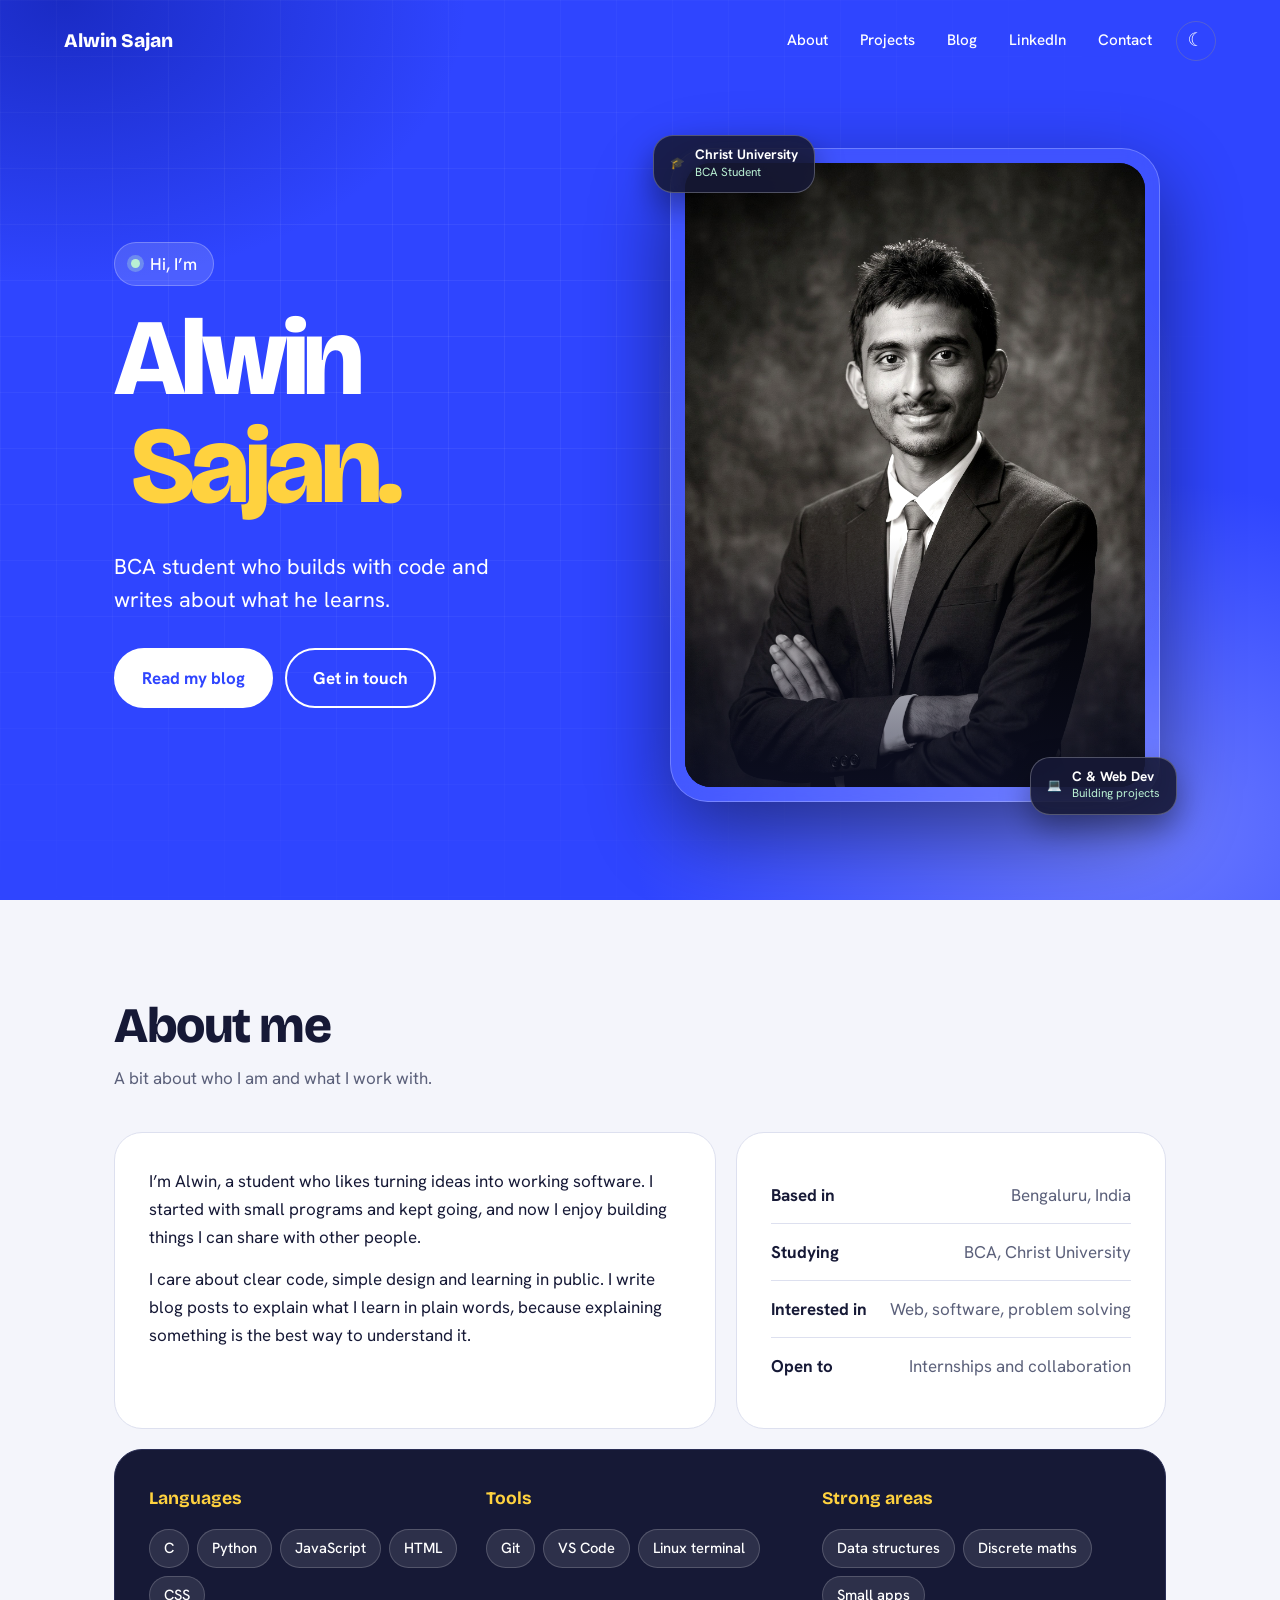
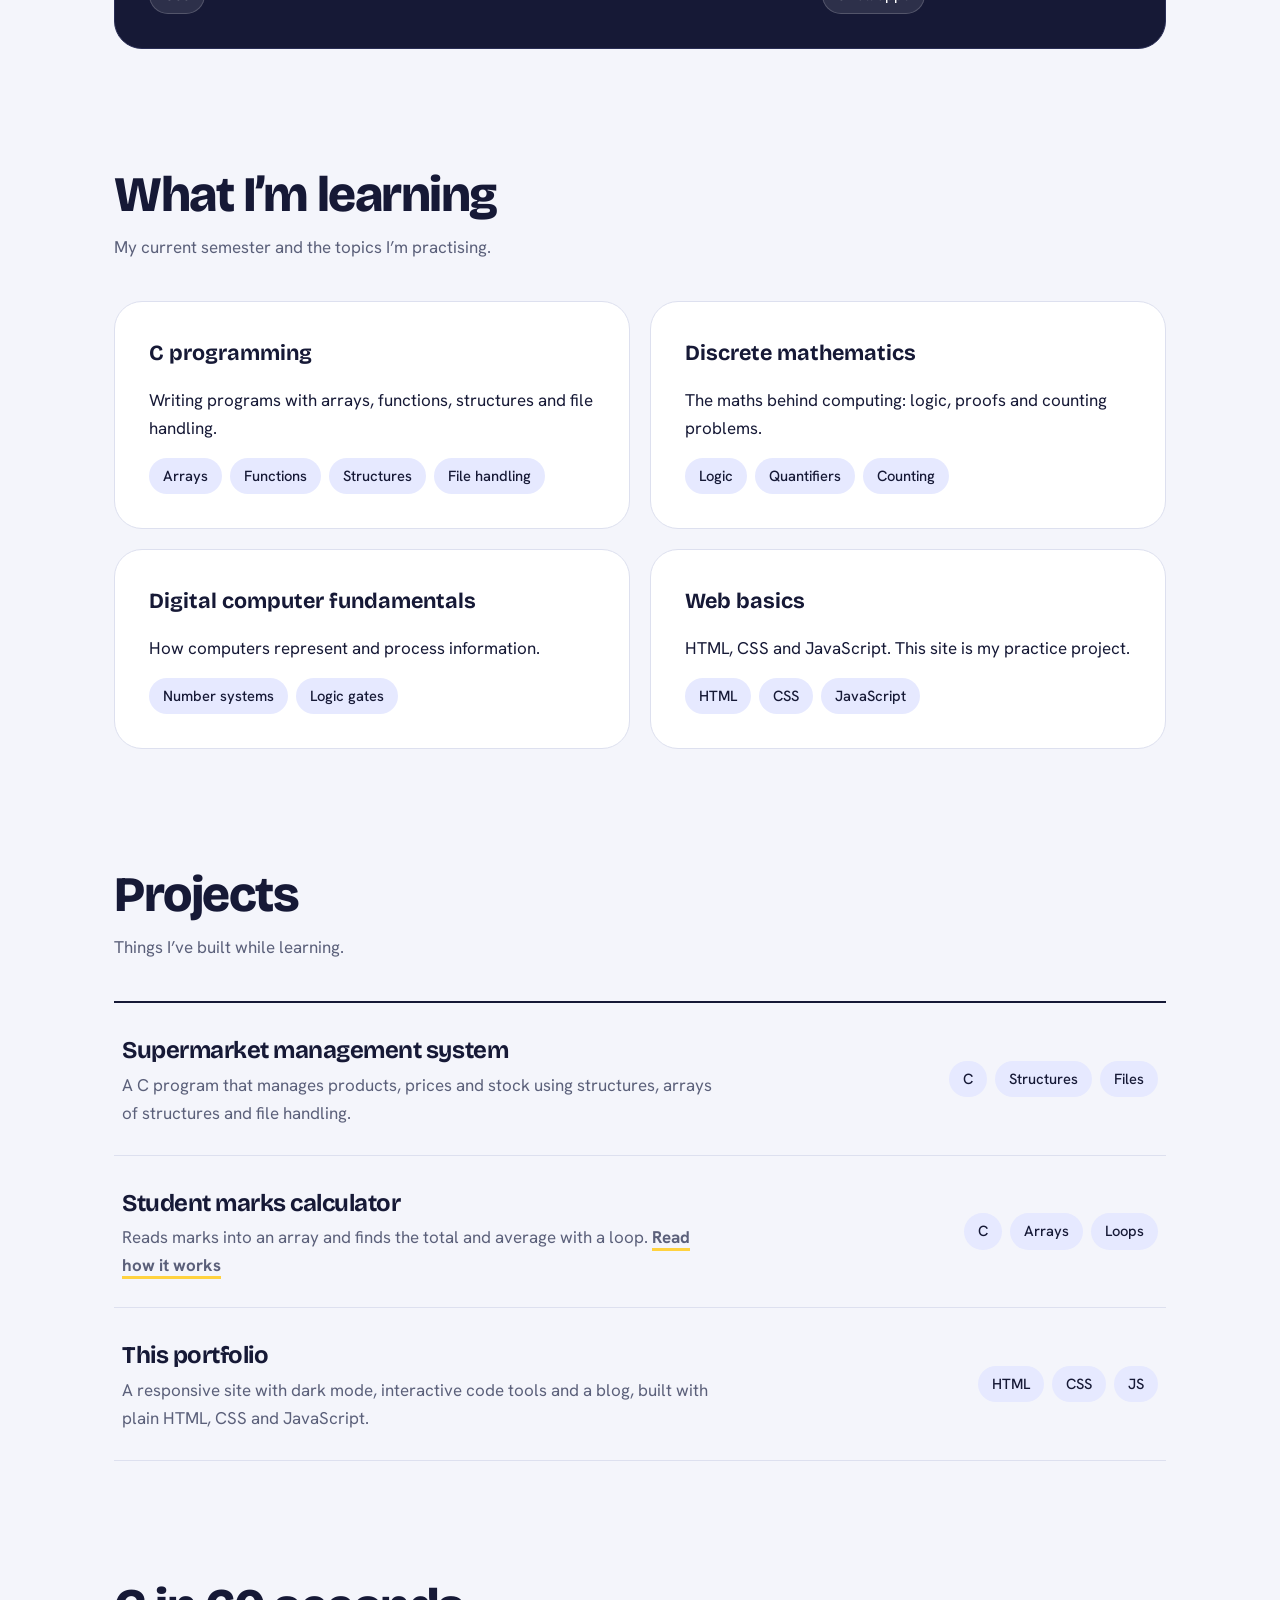
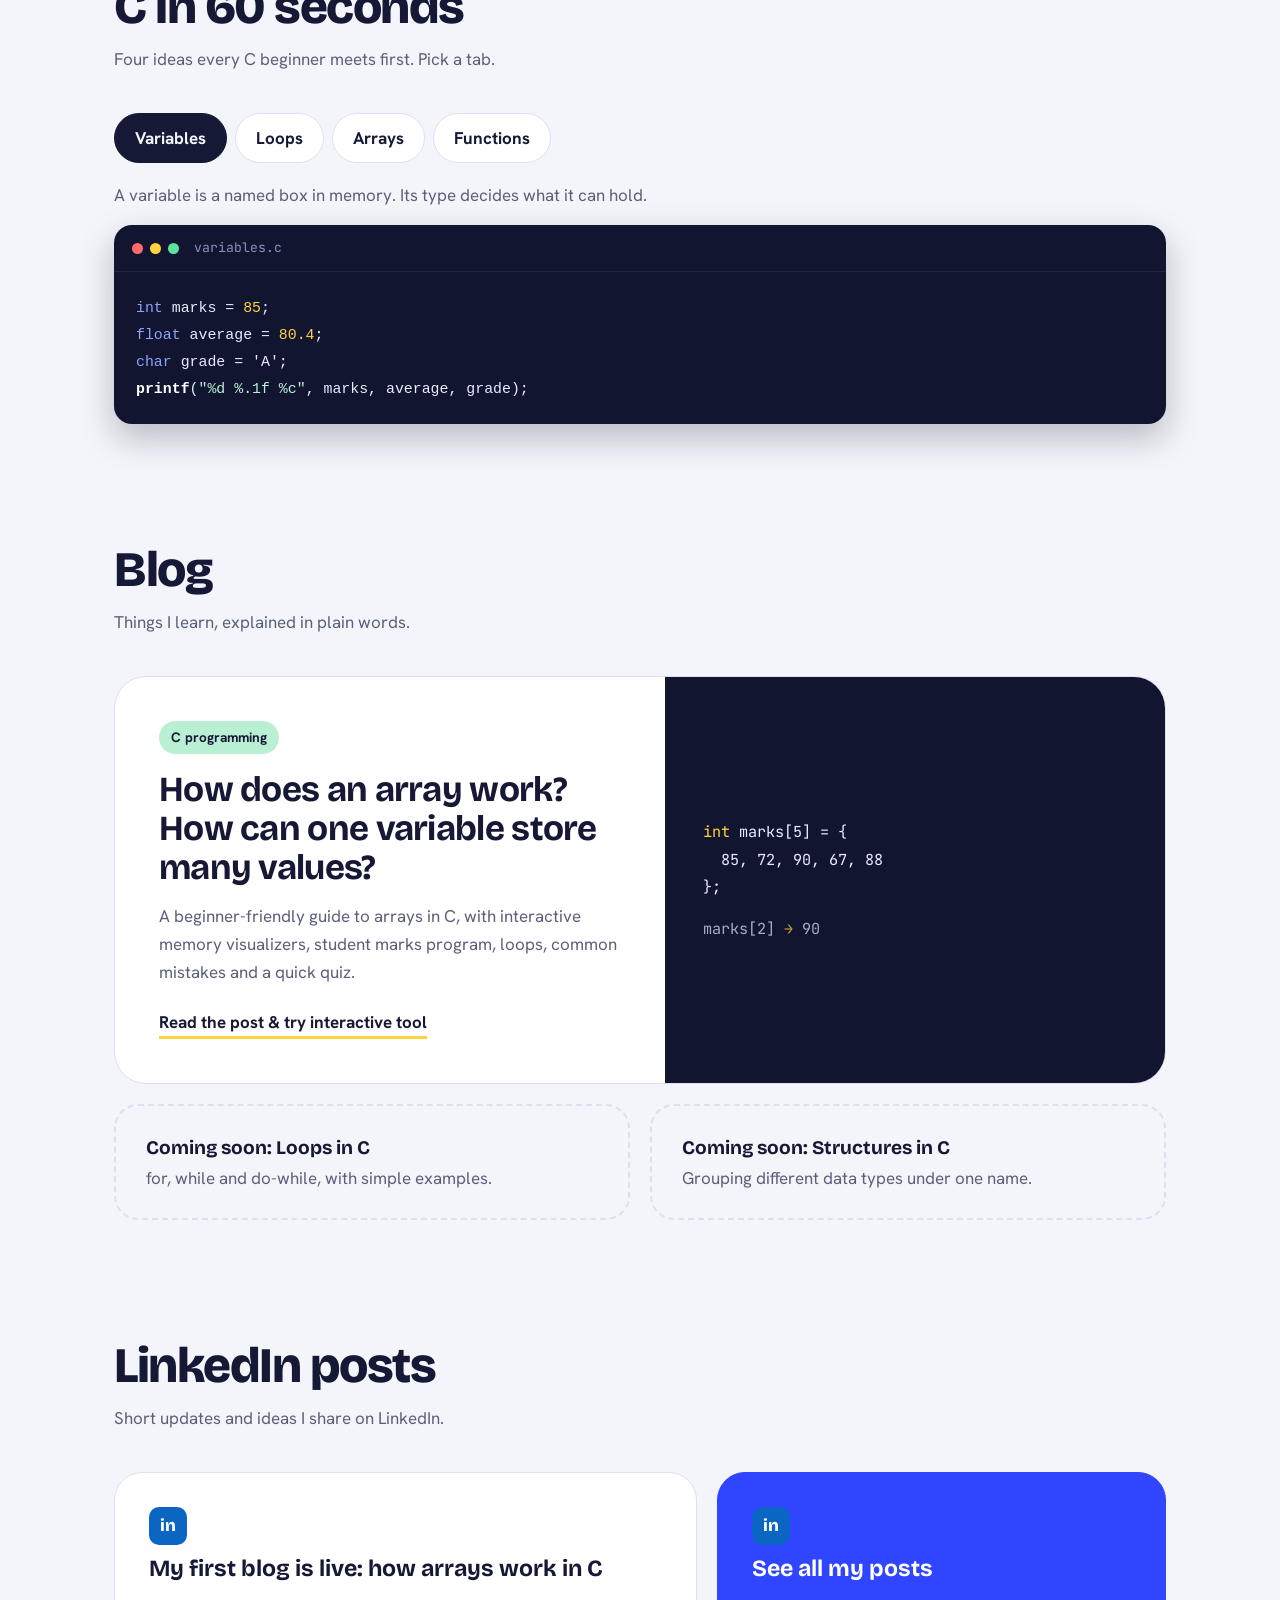
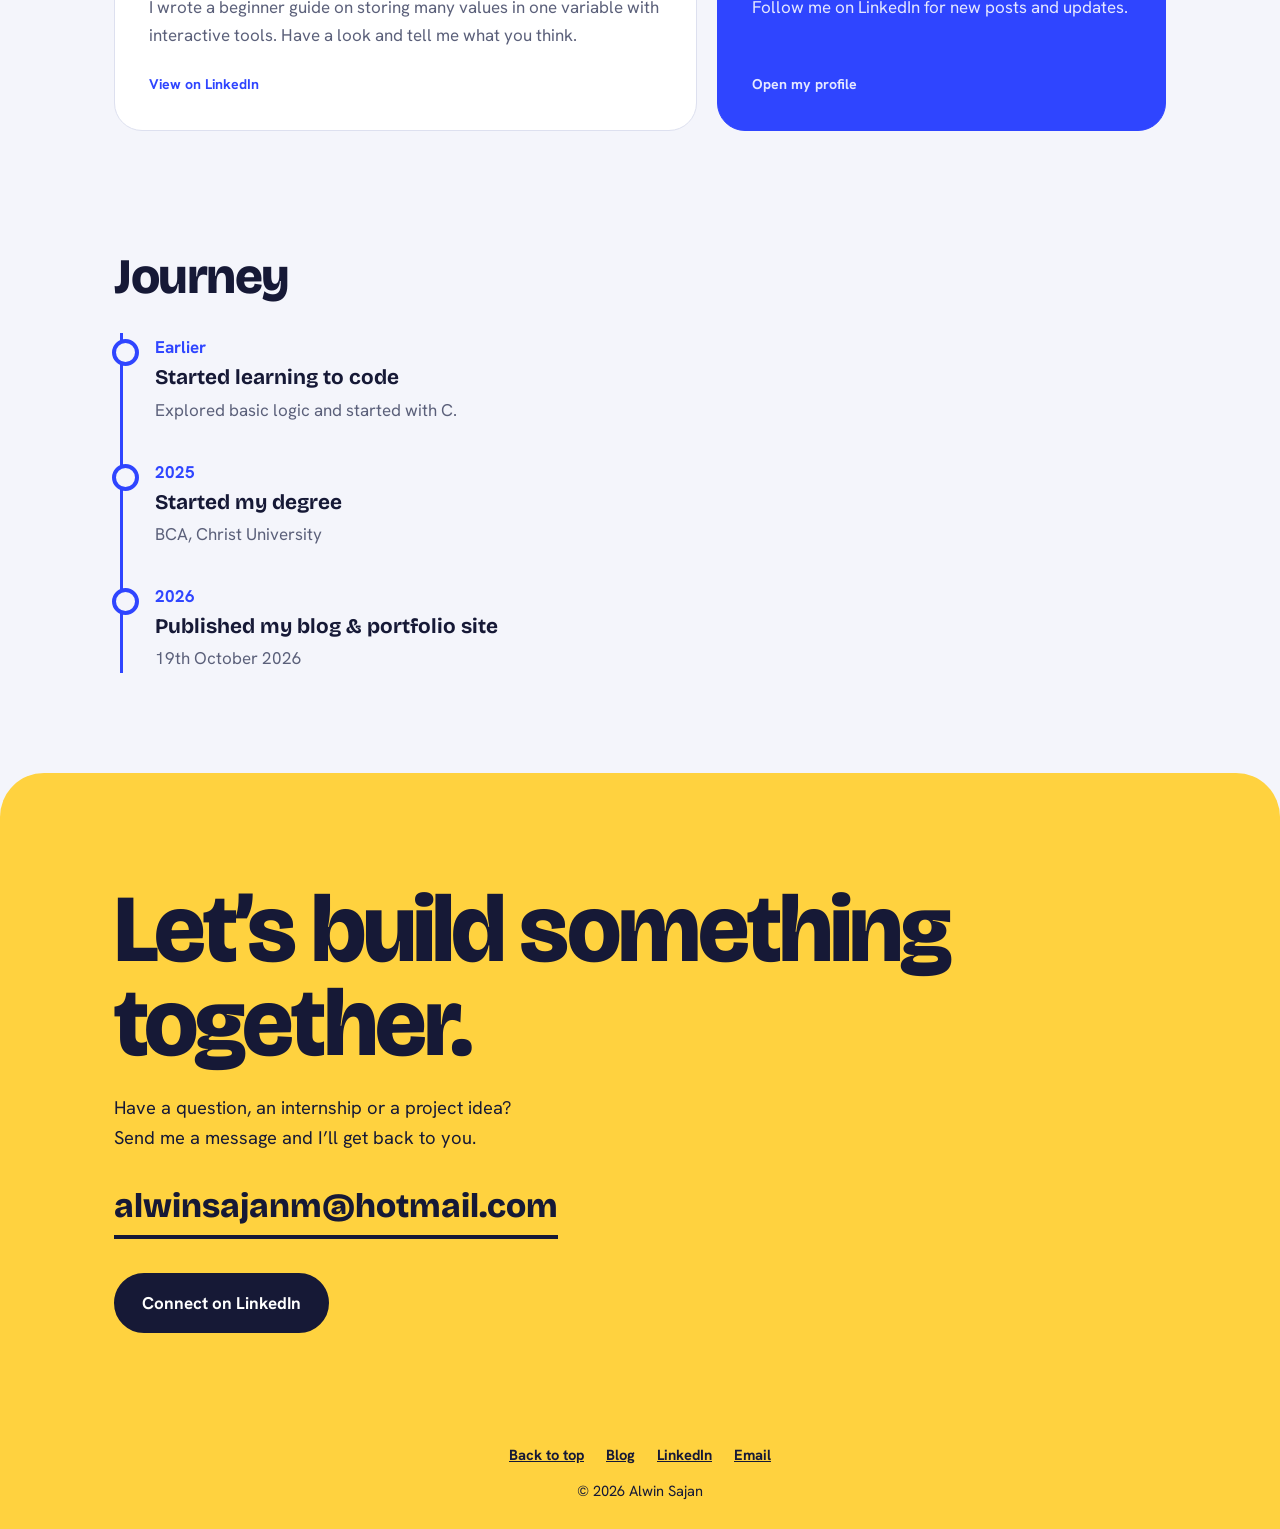
==== commit 932a13e7: "Fix spacing in header name and add newline at end" ====
--- a/index.html
+++ b/index.html
@@ -31,7 +31,7 @@
     <div class="hero-grid">
       <div>
         <p class="hello">Hi, I’m</p>
-        <h1 aria-label="Alwin Sajan"><span><i>Alwin</i></span><span><i>Sajan.</i></span></h1>
+        <h1 aria-label="Alwin Sajan"><span><i>Alwin </i></span><span><i>&nbsp;Sajan.</i></span></h1>
         <p class="tagline">BCA student who builds with code and writes about what he learns.</p>
         <div class="cta">
           <a class="btn solid" href="blog-arrays.html">Read my blog</a>
--- a/style.css
+++ b/style.css
@@ -19,7 +19,7 @@
 .wrap{max-width:1100px;margin:0 auto;padding:0 24px}
 .bar{position:fixed;top:0;left:0;height:4px;width:0;background:var(--sun);z-index:60}
 
-/* Nav: full width on top, compact pill after scrolling */
+/* Nav */
 nav{position:fixed;top:0;left:50%;transform:translateX(-50%);z-index:50;width:100%;display:flex;justify-content:space-between;align-items:center;gap:10px;padding:20px clamp(20px,5vw,72px);color:#fff;border-radius:0;background:transparent;
   transition:width .45s cubic-bezier(.2,.8,.2,1),top .35s,padding .35s,background .3s,border-radius .35s,box-shadow .3s,color .3s}
 nav.mini{top:14px;width:min(660px,calc(100% - 28px));padding:8px 10px 8px 22px;color:var(--ink);background:var(--navbg);backdrop-filter:blur(14px);-webkit-backdrop-filter:blur(14px);border:1px solid var(--line);border-radius:999px;box-shadow:0 8px 30px rgba(10,12,40,.18)}
@@ -35,16 +35,16 @@
 .hero{color:#fff;min-height:100vh;min-height:100svh;display:flex;align-items:center;position:relative;overflow:hidden;padding:120px 0 70px;
   background:radial-gradient(55% 55% at 88% 92%,var(--h3) 0,transparent 70%),radial-gradient(45% 45% at 5% 0,var(--h2) 0,transparent 70%),var(--h1)}
 .hero::before{content:"";position:absolute;inset:0;background-image:linear-gradient(rgba(255,255,255,.07) 1px,transparent 1px),linear-gradient(90deg,rgba(255,255,255,.07) 1px,transparent 1px);background-size:56px 56px;mask-image:radial-gradient(70% 70% at 30% 40%,#000,transparent);-webkit-mask-image:radial-gradient(70% 70% at 30% 40%,#000,transparent)}
-.hero .wrap{position:relative;max-width:none;width:100%;padding:0 clamp(20px,5vw,72px)}
-.hero-grid{display:grid;grid-template-columns:1.15fr 1fr;gap:56px;align-items:center;text-align:left}
+.hero .wrap{width:100%;max-width:1100px;margin:0 auto;padding:0 24px}
+.hero-grid{display:grid;grid-template-columns:1.1fr 1.1fr;gap:48px;align-items:center;text-align:left}
 .hello{display:inline-flex;align-items:center;gap:10px;font-weight:500;padding:7px 16px;border-radius:999px;background:rgba(255,255,255,.14);border:1px solid rgba(255,255,255,.25);margin-bottom:22px}
 .hello::before{content:"";width:9px;height:9px;border-radius:50%;background:var(--mint);box-shadow:0 0 0 4px rgba(185,240,211,.3)}
-h1{font-family:var(--display);font-weight:800;font-size:clamp(3.4rem,10.5vw,8.8rem);line-height:.92;letter-spacing:-.045em;text-align:left}
+h1{font-family:var(--display);font-weight:800;font-size:clamp(3.2rem,8.5vw,7.5rem);line-height:.92;letter-spacing:-.045em;text-align:left}
 h1 span{display:block;overflow:hidden;padding-bottom:.07em}
 h1 i{display:block;font-style:normal;animation:rise .9s cubic-bezier(.2,.8,.2,1) both}
 h1 span+span i{animation-delay:.12s;color:var(--sun)}
 @keyframes rise{from{transform:translateY(105%)}to{transform:none}}
-.tagline{max-width:34ch;margin-top:28px;font-size:clamp(1.15rem,2.2vw,1.4rem);line-height:1.5}
+.tagline{max-width:34ch;margin-top:28px;font-size:clamp(1.1rem,2vw,1.35rem);line-height:1.5}
 .cta{display:flex;flex-wrap:wrap;gap:12px;margin-top:32px}
 .btn{display:inline-block;padding:14px 26px;border-radius:999px;font-weight:700;text-decoration:none;border:2px solid #fff;color:#fff;background:transparent;cursor:pointer;transition:background .2s,color .2s,transform .2s,box-shadow .2s}
 .btn:hover{transform:translateY(-2px)}
@@ -54,31 +54,162 @@
 .btn.dark{background:#161936;border-color:#161936;color:#fff}
 .btn.dark:hover{background:#2F45FF;border-color:#2F45FF}
 .btn.sm{padding:9px 18px;font-size:.92rem}
-.btn:disabled{opacity:.55;cursor:default;transform:none}
-
-/* Interactive array */
-.cells{display:flex;flex-wrap:wrap;gap:10px}
-.cell{width:78px;text-align:center;background:none;border:0;cursor:pointer;padding:0}
-.cell b{display:block;font-family:var(--mono);font-weight:700;font-size:1.5rem;padding:16px 0;border-radius:14px;background:rgba(255,255,255,.14);border:1px solid rgba(255,255,255,.32);backdrop-filter:blur(6px);transition:transform .25s,background .25s,color .25s,box-shadow .25s;animation:pop .6s cubic-bezier(.2,.9,.3,1.3) both;animation-delay:calc(.5s + var(--n,0)*.08s)}
-.cell:hover b{transform:translateY(-6px);background:rgba(255,255,255,.28)}
-.cell span{display:block;margin-top:6px;font-family:var(--mono);font-size:.82rem;opacity:.75}
-.cell.on b{background:var(--sun);color:#161936;border-color:var(--sun);transform:translateY(-8px) rotate(-4deg) scale(1.1);box-shadow:0 16px 30px rgba(0,0,0,.3);animation:wob .5s}
-.cell.on span{opacity:1;font-weight:700}
-@keyframes pop{from{opacity:0;transform:translateY(20px) scale(.8)}to{opacity:1;transform:none}}
-@keyframes wob{0%{transform:none}30%{transform:translateY(-16px) rotate(9deg) scale(1.18)}60%{transform:translateY(-4px) rotate(-8deg) scale(1.08)}100%{transform:translateY(-8px) rotate(-4deg) scale(1.1)}}
-.cells.light{margin:26px 0}
-.cells.light .cell b{background:var(--surface);border:1px solid var(--line);color:var(--ink);animation:none;box-shadow:0 4px 14px rgba(22,25,54,.06)}
-.cells.light .cell:hover b{background:var(--sun);color:#161936}
-.cells.light .cell span{color:var(--muted);opacity:1}
-.play .tools{display:flex;align-items:center;gap:14px;flex-wrap:wrap;margin-top:22px}
-.out{font-family:var(--mono);font-size:.9rem;color:var(--mint);min-height:1.6em}
-.meme{margin-top:18px;border-radius:20px;padding:16px;min-height:220px;display:flex;flex-direction:column;justify-content:space-between;align-items:center;text-align:center;background:linear-gradient(135deg,#FF8A5B,#FF4D8D 55%,#7B5BFF);box-shadow:0 18px 40px rgba(0,0,0,.28);border:3px solid #fff}
+
+/* Hero Profile Card Framing - Slightly larger */
+.hero-profile-wrapper {
+  display: flex;
+  justify-content: center;
+  align-items: center;
+}
+
+.profile-card {
+  position: relative;
+  width: 100%;
+  max-width: 490px; /* Increased to make photo much more prominent */
+  aspect-ratio: 3 / 4;
+  border-radius: 38px;
+  background: rgba(255, 255, 255, 0.08);
+  backdrop-filter: blur(16px);
+  -webkit-backdrop-filter: blur(16px);
+  border: 1px solid rgba(255, 255, 255, 0.25);
+  padding: 14px;
+  box-shadow: 0 30px 80px rgba(0, 0, 0, 0.45);
+  transition: transform 0.35s cubic-bezier(0.2, 0.8, 0.2, 1);
+}
+
+.profile-card:hover {
+  transform: translateY(-8px) scale(1.01);
+}
+
+
+/* Photo Container */
+.avatar-frame {
+  position: relative;
+  width: 100%;
+  height: 100%;
+  border-radius: 26px;
+  overflow: hidden;
+  background: #121530;
+  display: flex;
+  align-items: center;
+  justify-content: center;
+}
+
+.profile-img {
+  width: 100%;
+  height: 100%;
+  object-fit: cover;
+  object-position: center 20%; 
+  filter: contrast(1.05) brightness(1.02);
+  transition: transform 0.5s ease;
+}
+
+.avatar-fallback {
+  font-family: var(--display);
+  font-size: 4rem;
+  font-weight: 800;
+  color: var(--sun);
+  display: none;
+}
+
+.profile-card:hover .profile-img {
+  transform: scale(1.04);
+}
+
+/* Subtle gradient at bottom of photo to integrate text chips smoothly */
+.img-gradient-overlay {
+  position: absolute;
+  inset: 0;
+  background: linear-gradient(180deg, transparent 60%, rgba(18, 21, 48, 0.65) 100%);
+  pointer-events: none;
+}
+
+/* Background Ambient Glow */
+.glow-ring {
+  position: absolute;
+  inset: -12px;
+  border-radius: 40px;
+  background: radial-gradient(circle, var(--sun) 0%, transparent 70%);
+  opacity: 0.22;
+  z-index: -1;
+  pointer-events: none;
+}
+
+/* Floating Badges */
+.floating-chip {
+  position: absolute;
+  display: flex;
+  align-items: center;
+  gap: 10px;
+  padding: 10px 16px;
+  background: rgba(22, 25, 54, 0.88);
+  border: 1px solid rgba(255, 255, 255, 0.25);
+  backdrop-filter: blur(14px);
+  border-radius: 20px;
+  color: #fff;
+  box-shadow: 0 14px 30px rgba(0, 0, 0, 0.35);
+  animation: floatAnim 4s ease-in-out infinite;
+  z-index: 2;
+}
+
+.chip-icon {
+  font-size: 1.3rem;
+}
+
+.floating-chip b {
+  display: block;
+  font-size: 0.85rem;
+  line-height: 1.2;
+}
+
+.floating-chip span {
+  display: block;
+  font-size: 0.74rem;
+  color: var(--mint);
+}
+
+.chip-top {
+  top: -14px;
+  left: -18px;
+  animation-delay: 0s;
+}
+
+.chip-bottom {
+  bottom: -14px;
+  right: -18px;
+  animation-delay: 2s;
+}
+
+@keyframes floatAnim {
+  0%, 100% { transform: translateY(0); }
+  50% { transform: translateY(-7px); }
+}
+
+/* Interactive Array Workbench (Blog Page) */
+.interactive-workbench{background:var(--surface);border:1px solid var(--line);border-radius:28px;padding:32px;margin:32px 0;box-shadow:0 12px 36px rgba(10,12,40,.06)}
+.workbench-header h3{font-family:var(--display);font-size:1.4rem;margin-bottom:4px}
+.workbench-header p{color:var(--muted);font-size:.95rem;margin-bottom:20px}
+.cells{display:flex;flex-wrap:wrap;gap:12px;margin:20px 0}
+.cell{flex:1;min-width:64px;text-align:center;background:none;border:0;cursor:pointer;padding:0}
+.cell b{display:block;font-family:var(--mono);font-weight:700;font-size:1.4rem;padding:14px 0;border-radius:14px;background:var(--chalk);border:1px solid var(--line);color:var(--ink);transition:transform .25s,background .25s,color .25s,box-shadow .25s}
+.cell:hover b{transform:translateY(-4px);background:var(--chip)}
+.cell span{display:block;margin-top:6px;font-family:var(--mono);font-size:.8rem;color:var(--muted)}
+.cell .mem-addr{display:block;font-family:var(--mono);font-size:.72rem;color:var(--accent);margin-top:2px;font-weight:700}
+.cell.on b{background:var(--sun)!important;color:#161936!important;border-color:var(--sun)!important;transform:translateY(-6px) scale(1.05);box-shadow:0 12px 24px rgba(0,0,0,.15)}
+.interactive-workbench .tools{display:flex;align-items:center;gap:10px;flex-wrap:wrap;margin-top:20px}
+.interactive-workbench .tools .btn{color:var(--ink);border-color:var(--line)}
+.interactive-workbench .tools .btn:hover{background:var(--chip)}
+.out{font-family:var(--mono);font-size:.9rem;color:var(--cobalt);font-weight:700;display:block;width:100%;margin-top:8px}
+[data-theme="dark"] .out{color:var(--sun)}
+
+/* Meme Visualizer Box */
+.meme{margin-top:22px;border-radius:20px;padding:18px;min-height:180px;display:flex;flex-direction:column;justify-content:space-between;align-items:center;text-align:center;background:linear-gradient(135deg,#FF8A5B,#FF4D8D 55%,#7B5BFF);box-shadow:0 12px 30px rgba(0,0,0,.18);border:2px solid #fff}
 .meme.pop{animation:memepop .45s}
-@keyframes memepop{0%{transform:scale(.92) rotate(-1.5deg)}60%{transform:scale(1.03) rotate(1deg)}100%{transform:none}}
-.mt,.mb{font-family:Anton,Impact,"Arial Narrow",sans-serif;text-transform:uppercase;color:#fff;font-size:clamp(1.3rem,2.3vw,1.75rem);line-height:1.1;letter-spacing:.02em;-webkit-text-stroke:1.5px #000;paint-order:stroke fill;text-shadow:2px 2px 0 #000}
-.em{font-size:3.4rem;line-height:1}
-
-/* Sections */
+@keyframes memepop{0%{transform:scale(.95)}60%{transform:scale(1.02)}100%{transform:none}}
+.mt,.mb{font-family:Anton,Impact,sans-serif;text-transform:uppercase;color:#fff;font-size:clamp(1.2rem,2vw,1.5rem);line-height:1.1;-webkit-text-stroke:1px #000;text-shadow:2px 2px 0 #000}
+.em{font-size:2.8rem;line-height:1}
+
+/* Sections & Layout */
 section{padding:100px 0}
 h2{font-family:var(--display);font-weight:800;font-size:clamp(2rem,5vw,3.1rem);letter-spacing:-.03em;line-height:1.05;margin-bottom:12px}
 .lead{color:var(--muted);max-width:54ch;margin-bottom:40px}
@@ -152,7 +283,7 @@
 footer{background:var(--sun);color:#161936;padding:0 0 30px;font-size:.92rem;text-align:center}
 .fl{display:flex;flex-wrap:wrap;gap:6px 22px;justify-content:center;margin-bottom:12px;font-weight:700}
 
-/* Blog article */
+/* Blog article styles */
 .art-head{background:radial-gradient(60% 80% at 90% 100%,var(--h3) 0,transparent 70%),var(--h1);color:#fff;padding:140px 0 70px}
 .art-head .wrap,.article{max-width:780px}
 .art-head h1{font-size:clamp(2.2rem,6vw,3.9rem);line-height:1.04;letter-spacing:-.035em}
@@ -206,9 +337,11 @@
   .cell{width:calc(20% - 8px);min-width:54px}
   .cell b{font-size:1.15rem;padding:12px 0}
   .art-head{padding:120px 0 56px}
+  .chip-top{left:-5px}
+  .chip-bottom{right:-5px}
 }
 @media(prefers-reduced-motion:reduce){
   html{scroll-behavior:auto}
-  h1 i,.cell b,.meme{animation:none!important}
+  h1 i,.cell b,.meme,.floating-chip{animation:none!important}
   *{transition:none!important}
 }
